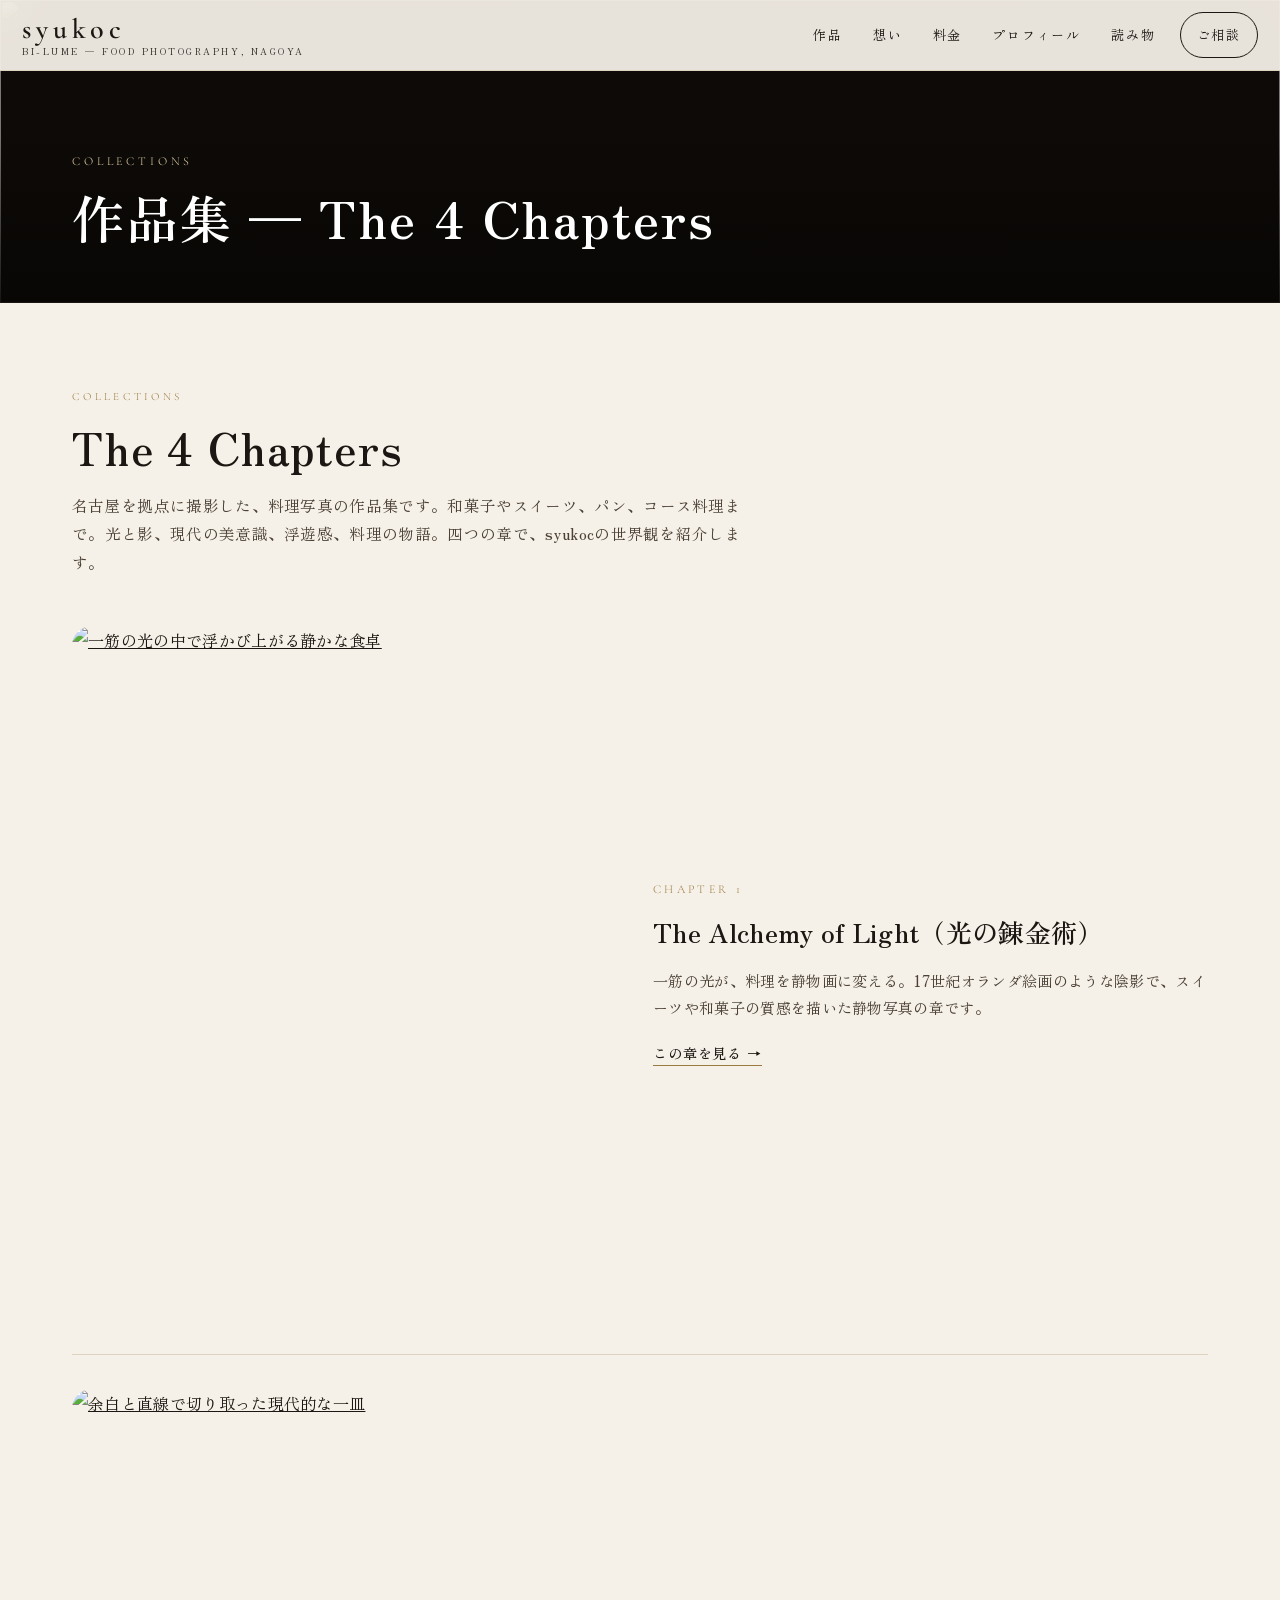
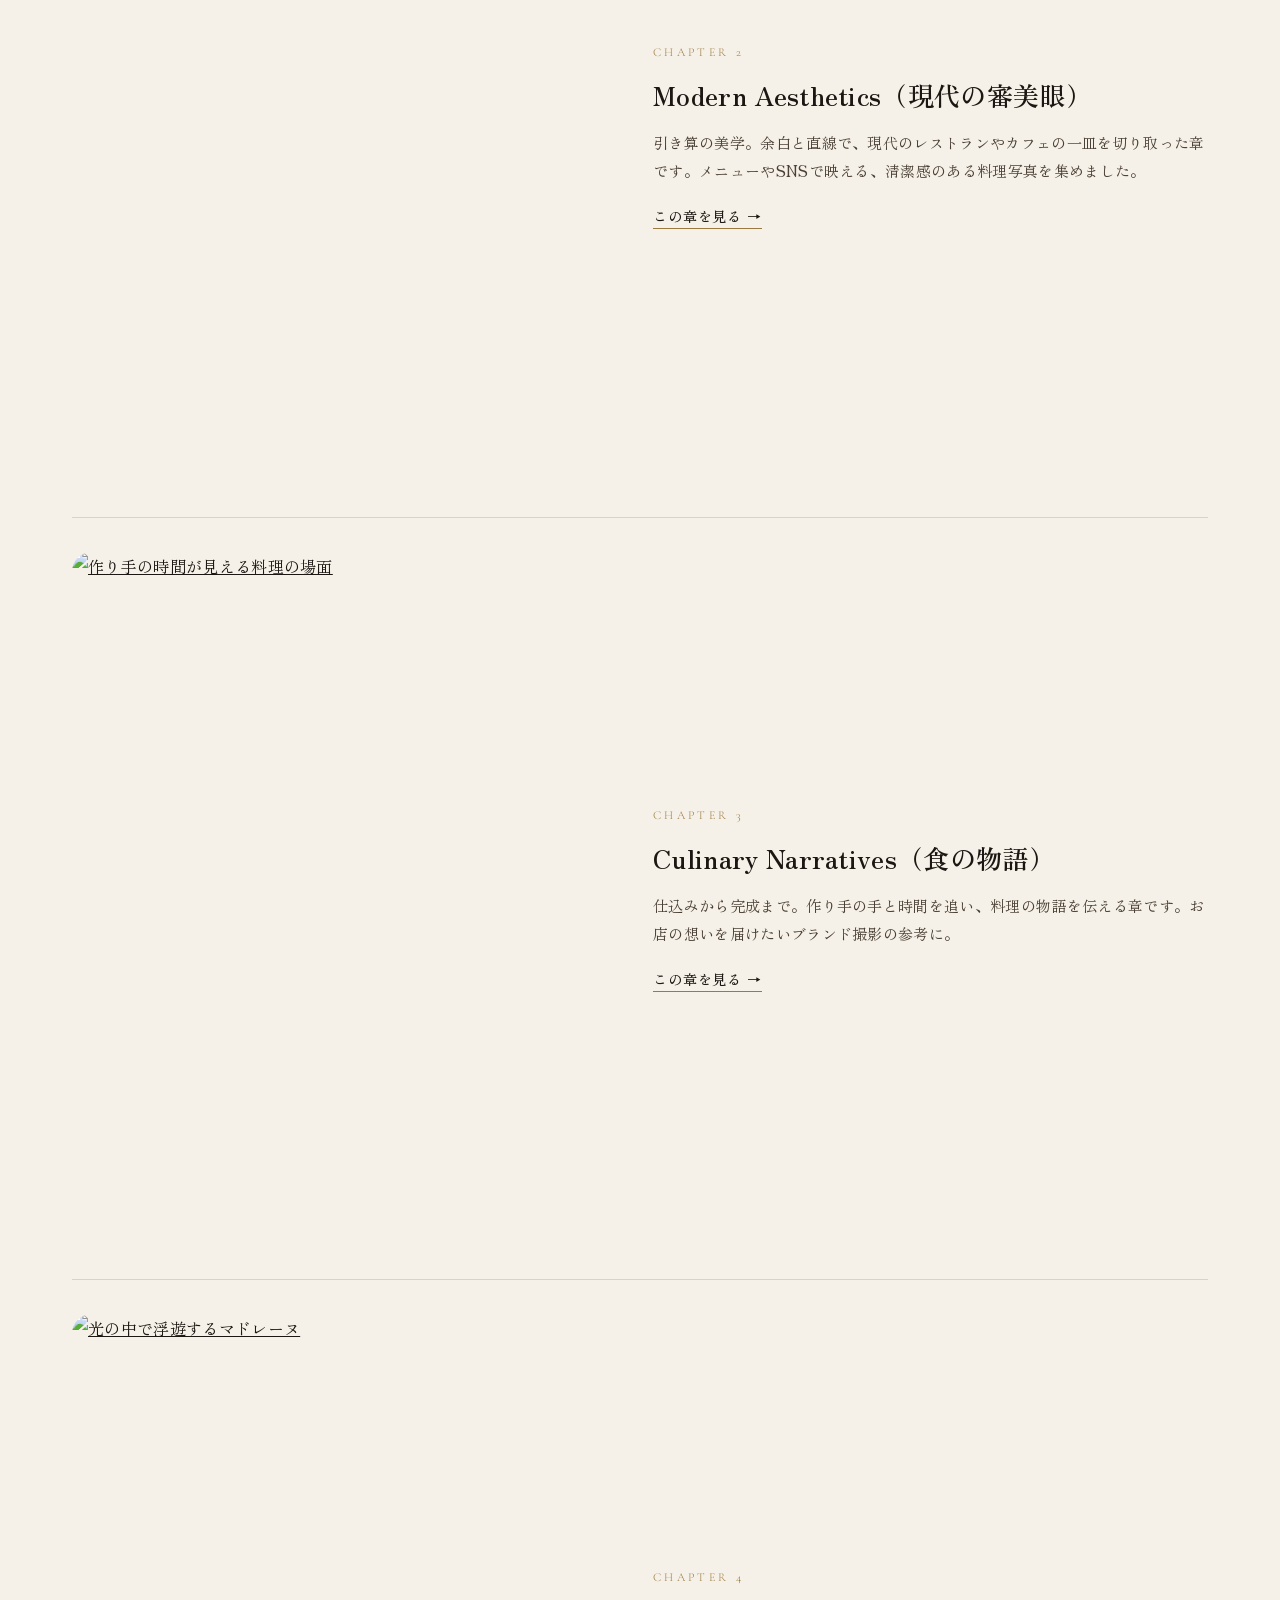
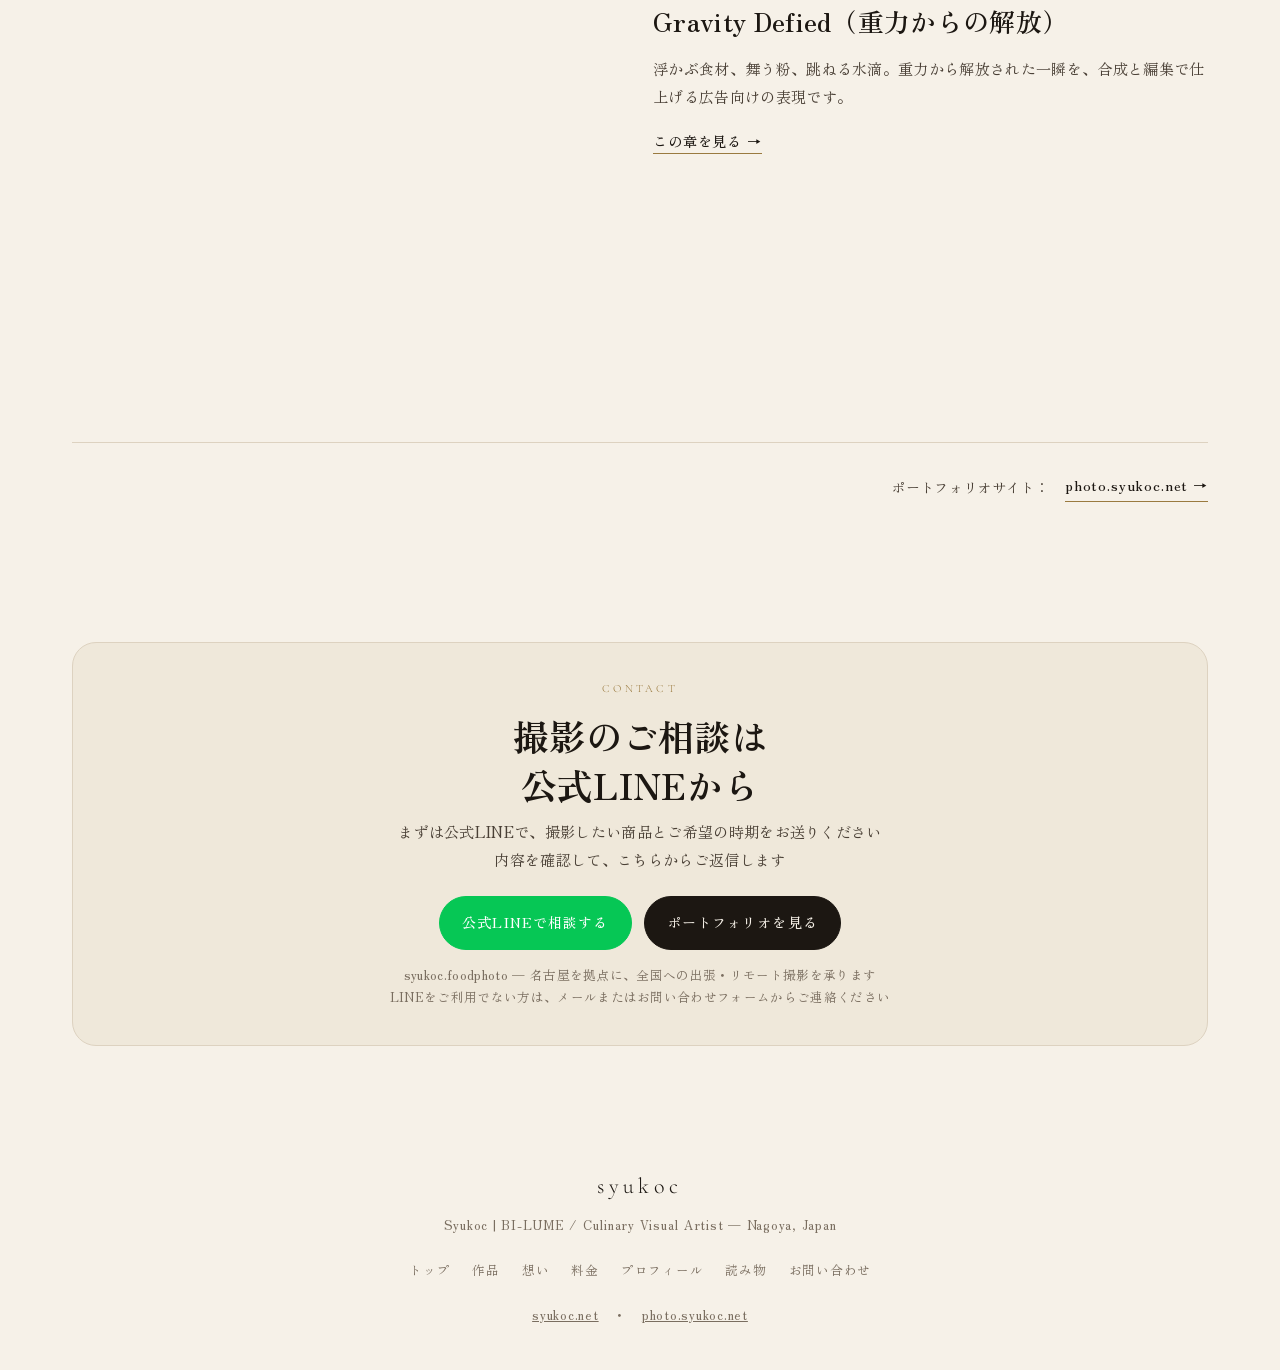
==== collections/index.html @ dcc3d1da "New syukoc.net site (GitHub Pages migration)" ====
<!doctype html>
<html lang="ja">
<head>
<meta charset="utf-8">
<meta name="viewport" content="width=device-width, initial-scale=1, viewport-fit=cover">
<meta name="color-scheme" content="light dark">
<link rel="icon" href="data:,">
<title>作品集｜料理写真・フードフォトギャラリー｜syukoc</title>
<meta name="description" content="名古屋を拠点に撮影した料理写真の作品集。和菓子やスイーツ、パン、コース料理まで。光と影、現代の美意識、浮遊感、料理の物語。四つの章で紹介します。">
<link rel="canonical" href="https://www.syukoc.net/collections/">
<meta name="google-site-verification" content="us7a9GE7_CIHOHsXaf1vhZFBxDh8U48A8EWt_XyC5-M">
<link rel="preconnect" href="https://fonts.googleapis.com"><link rel="preconnect" href="https://fonts.gstatic.com" crossorigin><link href="https://fonts.googleapis.com/css2?family=Cormorant+Garamond:ital,wght@0,400;0,500;0,600;1,400&family=Zen+Old+Mincho:wght@400;700;900&family=Noto+Sans+JP:wght@300;400;500;700&display=swap" rel="stylesheet">
<link rel="stylesheet" href="../assets/style.css">
</head>
<body>
<header class="header solid" id="header">
  <a class="logo" href="../index.html">syukoc<small>BI-LUME — FOOD PHOTOGRAPHY, NAGOYA</small></a>
  <nav class="nav" aria-label="メインメニュー">
    <a href="../collections/">作品</a><a href="../philosophy/">想い</a><a href="../services/">料金</a><a href="../who-is-syukoc/">プロフィール</a><a href="../読み物/">読み物</a>
    <a class="cta" href="../contact/">ご相談</a>
  </nav>
</header>
<section class="page-hero" aria-label="見出し">
    <img src="../assets/img/madeleine.jpg" alt="">
    <div class="page-hero-inner">
      <div class="eyebrow">Collections</div>
      <h1>作品集 — The 4 Chapters</h1>
    </div>
  </section>
<main>

  <div class="wrap">
    <section class="section">
      <div class="label">Collections</div>
      <h2 class="h2">The 4 Chapters</h2>
      <p class="lead">名古屋を拠点に撮影した、料理写真の作品集です。和菓子やスイーツ、パン、コース料理まで。光と影、現代の美意識、浮遊感、料理の物語。四つの章で、syukocの世界観を紹介します。</p>

      <div class="chapter">
        <a class="thumb" href="../the-alchemy-of-light/"><img src="../assets/img/quiet-table.jpg" alt="一筋の光の中で浮かび上がる静かな食卓"></a>
        <div>
          <div class="no">Chapter 1</div>
          <h3>The Alchemy of Light（光の錬金術）</h3>
          <p>一筋の光が、料理を静物画に変える。17世紀オランダ絵画のような陰影で、スイーツや和菓子の質感を描いた静物写真の章です。</p>
          <a class="link-arrow" href="../the-alchemy-of-light/">この章を見る →</a>
        </div>
      </div>

      <div class="chapter">
        <a class="thumb" href="../modern-aesthetics/"><img src="../assets/img/05-focaccia-sandwich.jpg" alt="余白と直線で切り取った現代的な一皿"></a>
        <div>
          <div class="no">Chapter 2</div>
          <h3>Modern Aesthetics（現代の審美眼）</h3>
          <p>引き算の美学。余白と直線で、現代のレストランやカフェの一皿を切り取った章です。メニューやSNSで映える、清潔感のある料理写真を集めました。</p>
          <a class="link-arrow" href="../modern-aesthetics/">この章を見る →</a>
        </div>
      </div>

      <div class="chapter">
        <a class="thumb" href="../culinary-narratives/"><img src="../assets/img/07-onigiri-selection.jpg" alt="作り手の時間が見える料理の場面"></a>
        <div>
          <div class="no">Chapter 3</div>
          <h3>Culinary Narratives（食の物語）</h3>
          <p>仕込みから完成まで。作り手の手と時間を追い、料理の物語を伝える章です。お店の想いを届けたいブランド撮影の参考に。</p>
          <a class="link-arrow" href="../culinary-narratives/">この章を見る →</a>
        </div>
      </div>

      <div class="chapter">
        <a class="thumb" href="../gravity-defied/"><img src="../assets/img/madeleine.jpg" alt="光の中で浮遊するマドレーヌ"></a>
        <div>
          <div class="no">Chapter 4</div>
          <h3>Gravity Defied（重力からの解放）</h3>
          <p>浮かぶ食材、舞う粉、跳ねる水滴。重力から解放された一瞬を、合成と編集で仕上げる広告向けの表現です。</p>
          <a class="link-arrow" href="../gravity-defied/">この章を見る →</a>
        </div>
      </div>

      <div class="works-note" style="margin-top:30px">
        <span style="font-size:14px;color:var(--ink-2)">ポートフォリオサイト：</span>
        <a class="link-arrow" href="https://photo.syukoc.net" target="_blank" rel="noopener">photo.syukoc.net →</a>
      </div>
    </section>
    <section class="section-tight" id="contact" style="padding-bottom:84px">
      <div class="contact">
        <div class="label" style="text-align:center">Contact</div>
        <h2>撮影のご相談は<br>公式LINEから</h2>
        <p>まずは公式LINEで、撮影したい商品とご希望の時期をお送りください<br>内容を確認して、こちらからご返信します</p>
        <div style="display:flex;gap:12px;justify-content:center;flex-wrap:wrap">
          <a class="btn btn-line" href="https://lin.ee/RTCfIxx" target="_blank" rel="noopener">公式LINEで相談する</a>
          <a class="btn btn-dark" href="https://photo.syukoc.net" target="_blank" rel="noopener">ポートフォリオを見る</a>
        </div>
        <small>syukoc.foodphoto — 名古屋を拠点に、全国への出張・リモート撮影を承ります<br>LINEをご利用でない方は、メールまたはお問い合わせフォームからご連絡ください</small>
      </div>
    </section>
  </div>

</main>
<footer>
  <div class="f-logo">syukoc</div>
  <div>Syukoc | BI-LUME / Culinary Visual Artist — Nagoya, Japan</div>
  <nav aria-label="フッターメニュー"><a href="../">トップ</a><a href="../collections/">作品</a><a href="../philosophy/">想い</a><a href="../services/">料金</a><a href="../who-is-syukoc/">プロフィール</a><a href="../読み物/">読み物</a><a href="../contact/">お問い合わせ</a></nav>
  <div><a href="https://www.syukoc.net" style="padding:10px">syukoc.net</a> ・ <a href="https://photo.syukoc.net" target="_blank" rel="noopener" style="padding:10px">photo.syukoc.net</a></div>
</footer>
<script src="../assets/main.js"></script>
</body>
</html>
---- assets/style.css ----
:root{
  --bg:#f6f1e8;
  --bg-2:#efe8da;
  --surface:#fffdf8;
  --ink:#1c1712;
  --ink-2:#4a4036;
  --muted:#7a6e60;
  --line:#ddd2c0;
  --gold:#9a7a3f;
  --gold-2:#c19a5b;
  --dark:#14100c;
  --dark-2:#1e1913;
  --cream:#f3ead9;
  --radius:18px;
}
@media (prefers-color-scheme: dark){
  :root{
    --bg:#14110e;
    --bg-2:#1a1611;
    --surface:#1f1a14;
    --ink:#ece4d3;
    --ink-2:#c9bda6;
    --muted:#9a8d7a;
    --line:#332b21;
    --gold:#c8a365;
    --gold-2:#e0bc7a;
  }
}
*{box-sizing:border-box}
html{scroll-behavior:smooth}
@media (prefers-reduced-motion: reduce){ html{scroll-behavior:auto} *{animation:none!important; transition:none!important} }
body{margin:0;background:var(--bg);color:var(--ink);font-family:"Zen Old Mincho",serif;font-weight:300;line-height:1.85;letter-spacing:.02em;-webkit-font-smoothing:antialiased}
a{color:inherit}
img{display:block;max-width:100%}
button,[role="button"]{min-height:44px}

/* Header */
.header{position:fixed;inset:0 0 auto 0;z-index:50;display:flex;align-items:center;justify-content:space-between;padding:18px 22px;transition:background .35s, box-shadow .35s, padding .35s;color:#fff}
.header.scrolled,.header.solid{background:color-mix(in srgb, var(--bg) 94%, transparent);backdrop-filter:blur(14px);color:var(--ink);padding:12px 22px;box-shadow:0 1px 0 var(--line)}
.logo{font-family:"Cormorant Garamond",serif;font-size:28px;letter-spacing:.18em;font-weight:600;line-height:1;text-decoration:none}
.logo small{display:block;font-family:"Zen Old Mincho",serif;font-size:9px;letter-spacing:.28em;font-weight:400;margin-top:4px;opacity:.85}
.nav{display:flex;gap:6px;align-items:center}
.nav a{text-decoration:none;font-size:13px;letter-spacing:.14em;padding:10px 12px;min-height:44px;display:inline-flex;align-items:center}
.nav a:hover{opacity:.7}
.nav .cta{border:1px solid currentColor;border-radius:999px;padding:10px 16px;margin-left:6px}
@media(max-width:900px){ .nav a:not(.cta){display:none} .logo{font-size:24px} }

/* Hero (top page) */
.hero{position:relative;min-height:100svh;background:#0f0c09;color:#fff;display:flex;flex-direction:column;justify-content:flex-end;overflow:hidden}
.hero-img{position:absolute;inset:0;width:100%;height:100%;object-fit:cover;object-position:center 72%}
.hero::after{content:"";position:absolute;inset:0;background:linear-gradient(to top, rgba(8,6,4,.88) 0%, rgba(8,6,4,.28) 42%, rgba(8,6,4,.08) 65%, rgba(8,6,4,.25) 100%)}
.hero-inner{position:relative;z-index:2;padding:0 22px 34px;max-width:1180px;width:100%;margin:0 auto}
.hero-eyebrow{font-family:"Cormorant Garamond",serif;letter-spacing:.32em;font-size:12px;text-transform:uppercase;color:#e8d5a8;margin-bottom:14px}
.hero h1{font-family:"Zen Old Mincho",serif;font-weight:600;font-size:clamp(42px,9vw,84px);line-height:1.08;letter-spacing:.04em;margin:0 0 18px;text-wrap:balance}
.hero h1 span{display:block}
.hero-sub{max-width:560px;font-size:15px;line-height:1.9;color:rgba(255,255,255,.88);margin:0 0 26px}
.hero-actions{display:flex;flex-wrap:wrap;gap:12px;align-items:center}
.btn{display:inline-flex;align-items:center;justify-content:center;gap:8px;text-decoration:none;border-radius:999px;padding:13px 22px;min-height:48px;font-size:14px;letter-spacing:.08em;font-weight:500;transition:.2s;cursor:pointer}
.btn-gold{background:#e9c883;color:#1c1408;border:1px solid #e9c883}
.btn-gold:hover{background:#f4d99a}
.btn-ghost{border:1px solid rgba(255,255,255,.55);color:#fff;background:rgba(0,0,0,.18);backdrop-filter:blur(6px)}
.btn-ghost:hover{border-color:#fff}
.hero-meta{display:flex;flex-wrap:wrap;gap:10px 22px;margin-top:28px;padding-top:18px;border-top:1px solid rgba(255,255,255,.22);font-size:12px;letter-spacing:.12em;color:rgba(255,255,255,.82)}
.hero-meta b{font-family:"Cormorant Garamond",serif;font-size:18px;letter-spacing:.06em;color:#fff;font-weight:600}
.scroll-hint{position:absolute;right:22px;bottom:34px;z-index:2;writing-mode:vertical-rl;font-size:11px;letter-spacing:.28em;color:rgba(255,255,255,.7)}
@media(max-width:640px){ .scroll-hint{display:none} .hero-inner{padding-bottom:28px} .hero-img{object-position:center 68%} .hero-eyebrow,.hero h1,.hero-sub{text-shadow:0 2px 18px rgba(0,0,0,.75),0 1px 4px rgba(0,0,0,.8)} }

/* Sub page hero */
.page-hero{position:relative;background:#0f0c09;color:#fff;overflow:hidden}
.page-hero img{position:absolute;inset:0;width:100%;height:100%;object-fit:cover;object-position:center 60%;opacity:.92}
.page-hero::after{content:"";position:absolute;inset:0;background:linear-gradient(to top, rgba(8,6,4,.9) 0%, rgba(8,6,4,.35) 55%, rgba(8,6,4,.3) 100%)}
.page-hero-inner{position:relative;z-index:2;max-width:1180px;margin:0 auto;padding:150px 22px 54px;width:100%}
.page-hero .eyebrow{font-family:"Cormorant Garamond",serif;letter-spacing:.32em;font-size:12px;text-transform:uppercase;color:#e8d5a8;margin-bottom:12px}
.page-hero h1{font-family:"Zen Old Mincho",serif;font-weight:600;font-size:clamp(30px,6vw,52px);line-height:1.25;letter-spacing:.03em;margin:0;text-wrap:balance}

/* Layout */
.wrap{max-width:1180px;margin:0 auto;padding:0 22px}
.wrap-narrow{max-width:820px;margin:0 auto;padding:0 22px}
.section{padding:84px 0}
.section-tight{padding:56px 0}
.label{font-family:"Cormorant Garamond",serif;letter-spacing:.30em;font-size:11px;text-transform:uppercase;color:var(--gold);margin-bottom:12px}
.h2{font-family:"Zen Old Mincho",serif;font-size:clamp(28px,5vw,44px);line-height:1.25;font-weight:600;margin:0 0 16px;letter-spacing:.03em}
.h3{font-family:"Zen Old Mincho",serif;font-size:22px;line-height:1.4;font-weight:600;margin:34px 0 12px;letter-spacing:.02em}
.lead{color:var(--ink-2);max-width:680px;font-size:15.5px}
.divider{height:1px;background:var(--line);border:0;margin:0}
.prose p{color:var(--ink-2);font-size:15.5px;margin:0 0 1.4em}
.prose p strong,.prose p b{color:var(--ink)}
.en{font-family:"Cormorant Garamond",serif;font-style:italic;color:var(--muted)}
.photo{border-radius:20px;overflow:hidden;margin:28px 0}
.photo img{width:100%;height:auto}
.photo figcaption{font-size:12.5px;color:var(--muted);margin-top:8px;letter-spacing:.06em}

/* Intro strip */
.intro{padding:64px 0 8px;text-align:center}
.intro p{font-family:"Zen Old Mincho",serif;font-size:clamp(20px,3.6vw,30px);line-height:1.7;margin:0}
.intro small{display:block;margin-top:16px;font-family:"Zen Old Mincho",serif;font-size:13px;color:var(--muted);letter-spacing:.08em;line-height:1.9}

/* News */
.news{max-width:820px;margin:0 auto}
.news-list{list-style:none;padding:0;margin:0;display:grid}
.news-list li{display:flex;gap:18px;padding:14px 0;border-bottom:1px solid var(--line);font-size:14.5px;align-items:baseline}
.news-list time{font-family:"Cormorant Garamond",serif;letter-spacing:.08em;color:var(--gold);white-space:nowrap;font-size:15px}
.news-list a{text-decoration:none;border-bottom:1px solid var(--gold)}

/* Works */
.works-head{display:flex;justify-content:space-between;align-items:flex-end;gap:20px;flex-wrap:wrap;margin-bottom:28px}
.filters{display:flex;gap:8px;flex-wrap:wrap}
.chip{border:1px solid var(--line);background:var(--surface);color:var(--ink-2);border-radius:999px;padding:10px 16px;min-height:44px;font-size:13px;letter-spacing:.06em;cursor:pointer;font-family:inherit}
.chip[aria-pressed="true"]{background:var(--ink);color:var(--bg);border-color:var(--ink)}
.works-grid{display:grid;grid-template-columns:repeat(3,1fr);gap:18px}
@media(max-width:900px){ .works-grid{grid-template-columns:repeat(2,1fr)} }
@media(max-width:560px){ .works-grid{grid-template-columns:1fr} }
.card{position:relative;overflow:hidden;border-radius:20px;background:#111;cursor:pointer;border:0;padding:0;text-align:left;width:100%;aspect-ratio:4/5;margin:0;font-family:inherit}
.card img{width:100%;height:100%;object-fit:cover;transition:transform .8s cubic-bezier(.2,.7,.2,1)}
.card:hover img,.card:focus-visible img{transform:scale(1.04)}
.card figcaption{position:absolute;inset:auto 0 0 0;padding:22px;background:linear-gradient(to top, rgba(0,0,0,.82), transparent 72%);color:#fff}
.card .cat{font-size:11px;letter-spacing:.22em;color:#e8d5a8;text-transform:uppercase;font-family:"Cormorant Garamond",serif}
.card .title{font-family:"Zen Old Mincho",serif;font-size:22px;line-height:1.3;margin-top:4px}
.card .en-name{font-family:"Cormorant Garamond",serif;font-style:italic;opacity:.85;font-size:15px}
.works-note{margin-top:22px;display:flex;justify-content:flex-end;gap:16px;flex-wrap:wrap;align-items:center}
.link-arrow{text-decoration:none;font-weight:500;font-size:14px;letter-spacing:.06em;border-bottom:1px solid var(--gold);padding-bottom:2px;white-space:nowrap}

/* Philosophy band */
.philosophy{background:var(--dark);color:var(--cream);border-radius:28px;padding:52px 28px;overflow:hidden;position:relative}
@media(min-width:900px){ .philosophy{padding:64px 56px} }
.philosophy .label{color:#d9b978}
.philosophy-grid{display:grid;grid-template-columns:1fr 1fr;gap:36px;margin-top:10px}
@media(max-width:820px){ .philosophy-grid{grid-template-columns:1fr} }
.philosophy h3{font-family:"Zen Old Mincho",serif;font-size:28px;line-height:1.4;margin:0 0 14px;font-weight:600}
.philosophy p{color:rgba(243,234,217,.82);font-size:15px;margin:0}
.bi{display:grid;grid-template-columns:1fr 1fr;gap:14px;margin-top:8px}
.bi div{border:1px solid rgba(255,255,255,.16);border-radius:16px;padding:18px;background:rgba(255,255,255,.04)}
.bi b{display:block;font-family:"Cormorant Garamond",serif;letter-spacing:.18em;font-size:13px;color:#e8d5a8;margin-bottom:6px}
.bi span{font-size:13.5px;color:rgba(255,255,255,.82);line-height:1.8;display:block}

/* Numbered philosophy blocks */
.num-blocks{display:grid;gap:0;margin-top:10px}
.num-block{display:grid;grid-template-columns:88px 1fr;gap:20px;padding:30px 0;border-bottom:1px solid var(--line)}
.num-block:last-child{border-bottom:0}
.num-block .num{font-family:"Cormorant Garamond",serif;font-size:44px;color:var(--gold);line-height:1}
.num-block .en-t{font-family:"Cormorant Garamond",serif;font-style:italic;color:var(--muted);font-size:15px;letter-spacing:.06em}
.num-block h3{font-family:"Zen Old Mincho",serif;font-size:22px;margin:2px 0 10px;font-weight:600}
.num-block p{color:var(--ink-2);font-size:15px;margin:0}
@media(max-width:560px){ .num-block{grid-template-columns:56px 1fr} .num-block .num{font-size:32px} }

/* For who / use cards */
.cols3{display:grid;grid-template-columns:repeat(3,1fr);gap:16px;margin-top:28px}
@media(max-width:820px){ .cols3{grid-template-columns:1fr} }
.cols2{display:grid;grid-template-columns:1fr 1fr;gap:16px;margin-top:28px}
@media(max-width:820px){ .cols2{grid-template-columns:1fr} }
.use{border:1px solid var(--line);background:var(--surface);border-radius:18px;padding:22px}
.use h3{margin:0 0 8px;font-family:"Zen Old Mincho",serif;font-size:19px}
.use p{margin:0;color:var(--ink-2);font-size:14px}

/* Price */
.price-layout{display:grid;grid-template-columns:1.15fr .85fr;gap:22px;align-items:start;margin-top:28px}
@media(max-width:900px){ .price-layout{grid-template-columns:1fr} }
.price-main{border:1px solid var(--line);border-radius:20px;overflow:hidden;background:var(--surface)}
.price-row{display:grid;grid-template-columns:1fr auto;gap:16px;padding:20px 22px;border-bottom:1px solid var(--line);align-items:center}
.price-row:last-child{border-bottom:0}
.price-row h3{margin:0;font-size:16px;font-weight:500}
.price-row p{margin:4px 0 0;color:var(--muted);font-size:13px;line-height:1.7}
.price{font-family:"Cormorant Garamond",serif;font-size:28px;font-weight:600;white-space:nowrap}
.price small{font-family:"Zen Old Mincho",serif;font-size:12px;color:var(--muted);font-weight:400}
.min-box{background:var(--ink);color:var(--bg);border-radius:20px;padding:26px}
.min-box .big{font-family:"Zen Old Mincho",serif;font-size:30px;line-height:1.3;margin:6px 0 10px}
.min-box p{color:color-mix(in srgb, var(--bg) 78%, transparent);font-size:14px;margin:0}
.note-list{list-style:none;padding:0;margin:18px 0 0;display:grid;gap:10px}
.note-list li{font-size:13.5px;color:var(--ink-2);padding-left:18px;position:relative;line-height:1.7}
.note-list li::before{content:"—";position:absolute;left:0;color:var(--gold)}
.example{border:1px solid var(--line);background:var(--surface);border-radius:18px;padding:22px}
.example h3{margin:0 0 8px;font-family:"Zen Old Mincho",serif;font-size:18px}
.example p{margin:0;color:var(--ink-2);font-size:14px}
.example .calc{font-family:"Cormorant Garamond",serif;font-size:17px;color:var(--ink);letter-spacing:.02em}

/* Flow */
.flow{display:grid;grid-template-columns:repeat(4,1fr);gap:14px;margin-top:28px}
@media(max-width:900px){ .flow{grid-template-columns:1fr 1fr} }
@media(max-width:520px){ .flow{grid-template-columns:1fr} }
.step{border-top:2px solid var(--ink);padding-top:16px}
.step .num{font-family:"Cormorant Garamond",serif;font-size:28px;color:var(--gold);line-height:1}
.step h3{margin:8px 0 6px;font-size:16px;font-weight:600;font-family:"Zen Old Mincho",serif}
.step p{margin:0;font-size:13.5px;color:var(--ink-2)}

/* FAQ */
.faq{margin-top:10px}
.faq details{border-bottom:1px solid var(--line);padding:16px 0}
.faq summary{font-family:"Zen Old Mincho",serif;font-size:17px;font-weight:600;cursor:pointer;min-height:44px;display:flex;align-items:center}
.faq p{color:var(--ink-2);font-size:14.5px;margin:8px 0 4px}

/* Awards */
.awards{display:grid;grid-template-columns:.9fr 1.1fr;gap:32px;align-items:start}
@media(max-width:820px){ .awards{grid-template-columns:1fr} }
.award-list{list-style:none;padding:0;margin:0;display:grid}
.award-list li{display:flex;justify-content:space-between;gap:16px;padding:13px 0;border-bottom:1px solid var(--line);font-size:14px}
.award-list li span:first-child{color:var(--ink-2)}
.award-list li span:last-child{font-weight:500;white-space:nowrap}
.stat{display:flex;gap:28px;flex-wrap:wrap;margin-top:22px}
.stat div b{display:block;font-family:"Cormorant Garamond",serif;font-size:36px;line-height:1;font-weight:600}
.stat div span{font-size:12px;letter-spacing:.1em;color:var(--muted)}

/* Chapters */
.chapter{display:grid;grid-template-columns:1fr 1fr;gap:26px;align-items:center;padding:34px 0;border-bottom:1px solid var(--line)}
.chapter:last-child{border-bottom:0}
@media(max-width:820px){ .chapter{grid-template-columns:1fr} }
.chapter .thumb{border-radius:20px;overflow:hidden;aspect-ratio:4/5}
.chapter .thumb img{width:100%;height:100%;object-fit:cover}
.chapter .no{font-family:"Cormorant Garamond",serif;letter-spacing:.28em;font-size:12px;color:var(--gold);text-transform:uppercase}
.chapter h3{font-family:"Zen Old Mincho",serif;font-size:26px;margin:8px 0 10px;font-weight:600}
.chapter p{color:var(--ink-2);font-size:15px;margin:0 0 16px}
.gallery{display:grid;grid-template-columns:repeat(3,1fr);gap:16px;margin-top:26px}
@media(max-width:900px){ .gallery{grid-template-columns:repeat(2,1fr)} }
@media(max-width:560px){ .gallery{grid-template-columns:1fr} }
.gallery figure{margin:0;border-radius:18px;overflow:hidden;aspect-ratio:4/5;background:#111}
.gallery img{width:100%;height:100%;object-fit:cover}

/* Article */
.article{font-size:16px}
.article p{color:var(--ink-2);margin:0 0 1.1em;line-height:2}
.article .sign{font-family:"Cormorant Garamond",serif;font-style:italic;color:var(--muted);margin-top:34px}
.article-card{border:1px solid var(--line);background:var(--surface);border-radius:20px;overflow:hidden;text-decoration:none;display:block}
.article-card img{width:100%;aspect-ratio:16/10;object-fit:cover}
.article-card .body{padding:22px}
.article-card h3{font-family:"Zen Old Mincho",serif;font-size:21px;margin:0 0 8px}
.article-card p{color:var(--ink-2);font-size:14px;margin:0}

/* Contact form (GitHub Pages では送信不可のため mailto / FormSubmit 等に差し替え予定) */
.form{display:grid;gap:16px;margin-top:24px}
.form label{font-size:13.5px;font-weight:500;letter-spacing:.05em;display:block;margin-bottom:6px}
.form input,.form textarea,.form select{width:100%;border:1px solid var(--line);border-radius:12px;background:var(--surface);color:var(--ink);padding:13px 14px;font:inherit;font-size:15px;font-weight:300}
.form textarea{min-height:150px;resize:vertical}
.form-note{font-size:12.5px;color:var(--muted)}

/* Contact band */
.contact{background:var(--bg-2);border:1px solid var(--line);border-radius:24px;padding:36px 28px;text-align:center}
.contact h2{font-family:"Zen Old Mincho",serif;font-size:clamp(26px,5vw,36px);margin:0 0 10px;line-height:1.35}
.contact p{color:var(--ink-2);max-width:520px;margin:0 auto 22px;font-size:15px}
.btn-line{background:#06c755;color:#fff;border:1px solid #06c755}
.btn-line:hover{background:#05b34c}
.btn-dark{background:var(--ink);color:var(--bg);border:1px solid var(--ink)}
.contact small{display:block;margin-top:14px;color:var(--muted);font-size:12.5px;line-height:1.8}

footer{padding:36px 22px 44px;text-align:center;color:var(--muted);font-size:12.5px;letter-spacing:.06em}
footer .f-logo{font-family:"Cormorant Garamond",serif;font-size:22px;letter-spacing:.2em;color:var(--ink);margin-bottom:6px}
footer nav{display:flex;justify-content:center;flex-wrap:wrap;gap:4px 14px;margin:14px 0}
footer nav a{text-decoration:none;padding:8px 4px}
footer nav a:hover{color:var(--ink)}

/* Lightbox */
.dialog{position:fixed;inset:0;z-index:80;background:rgba(10,8,6,.94);display:none;align-items:center;justify-content:center;padding:18px}
.dialog.open{display:flex}
.dialog figure{margin:0;max-width:960px;width:100%}
.dialog img{width:100%;max-height:76vh;object-fit:contain;border-radius:12px;background:#000}
.dialog figcaption{color:#fff;text-align:center;margin-top:14px;font-family:"Zen Old Mincho",serif;font-size:18px}
.dialog figcaption small{display:block;font-family:"Cormorant Garamond",serif;font-style:italic;opacity:.75;font-size:14px;margin-top:2px}
.close{position:absolute;top:14px;right:14px;width:48px;height:48px;border-radius:999px;border:1px solid rgba(255,255,255,.35);background:rgba(255,255,255,.08);color:#fff;font-size:22px;cursor:pointer}
.reveal{opacity:1;transform:none}
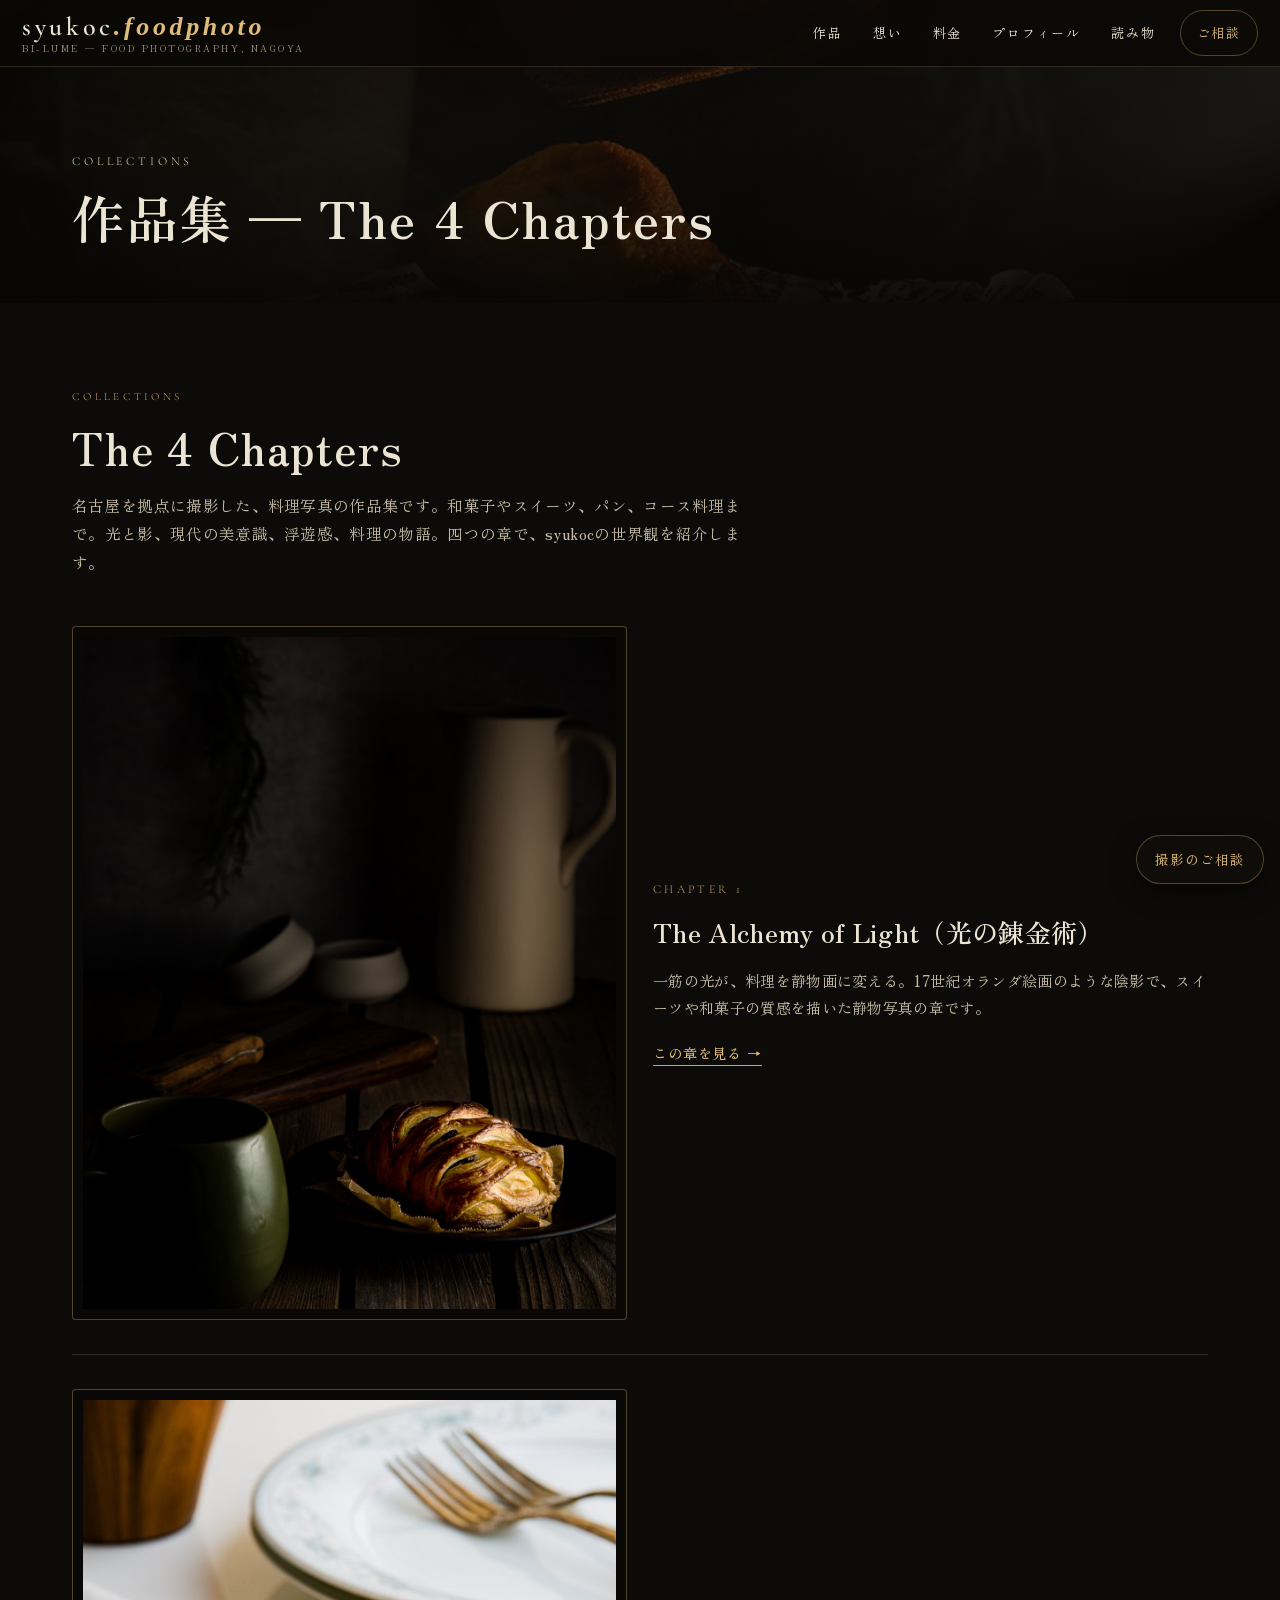
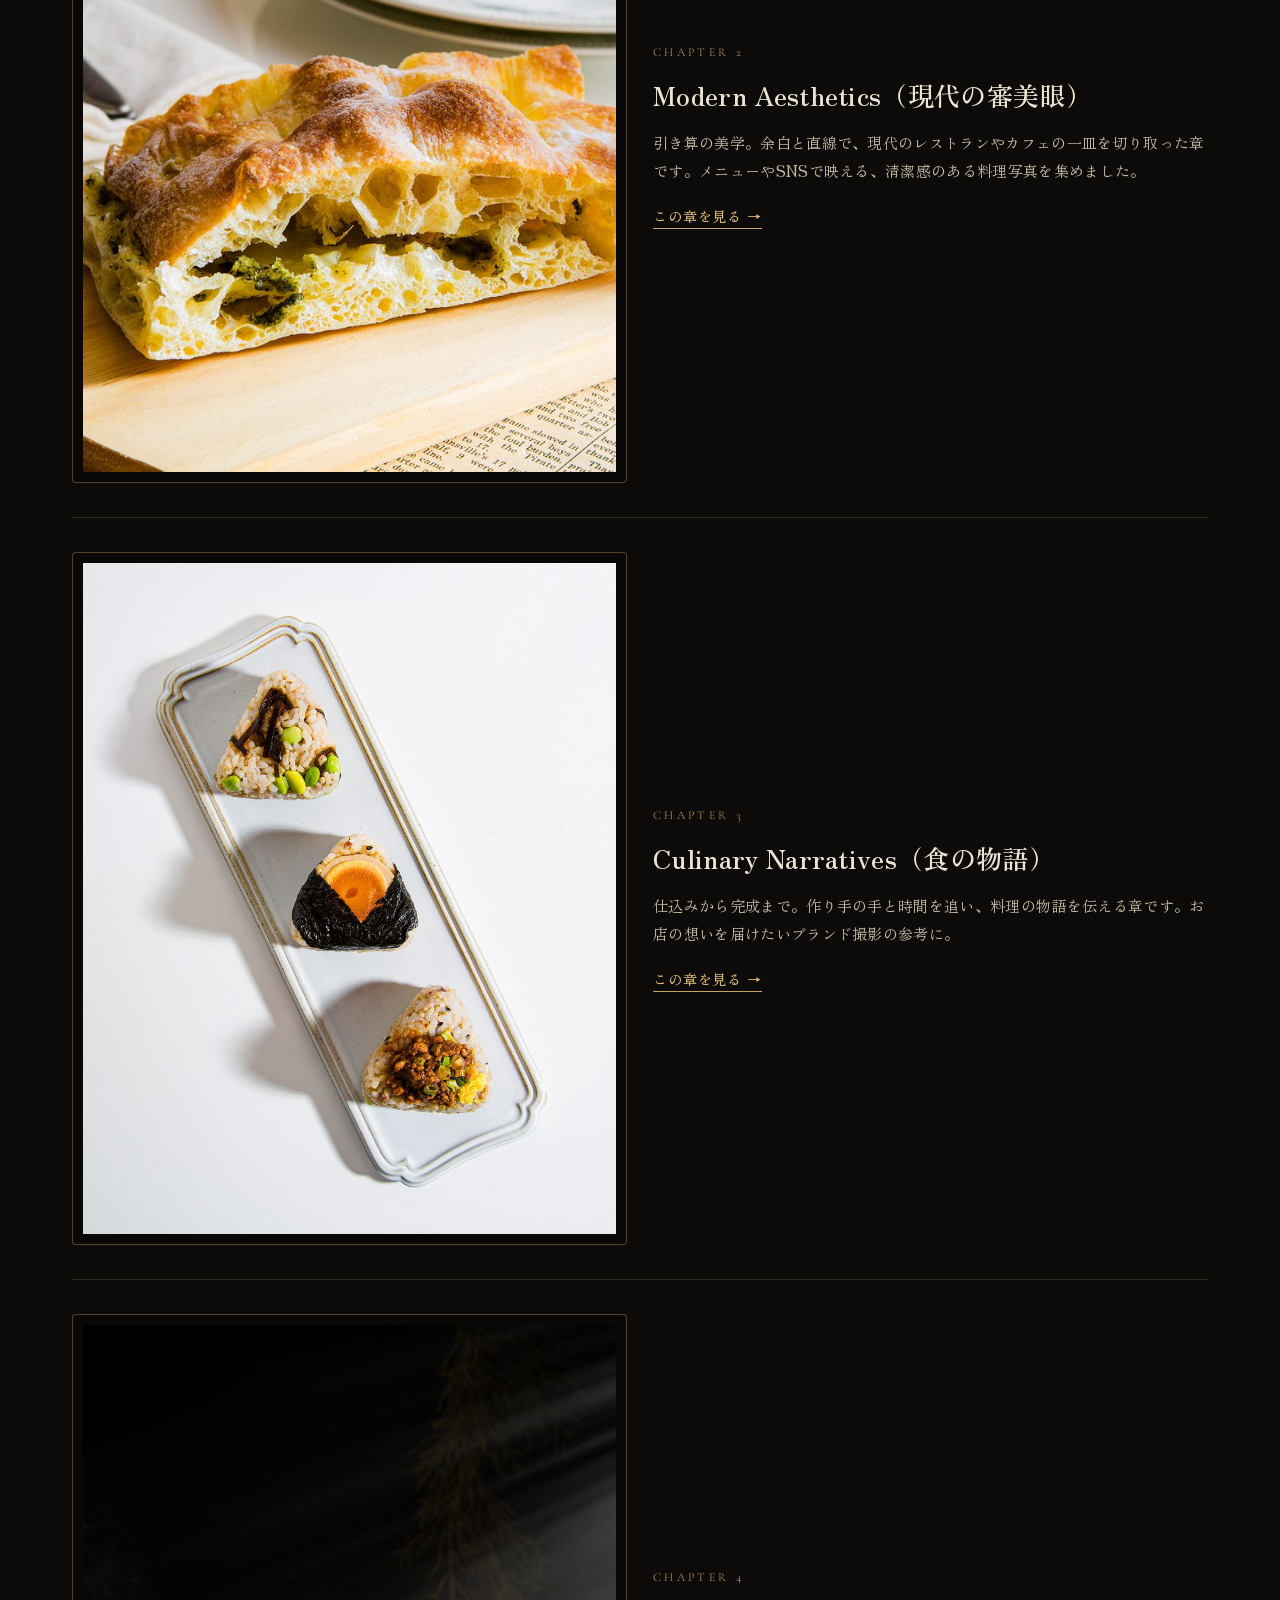
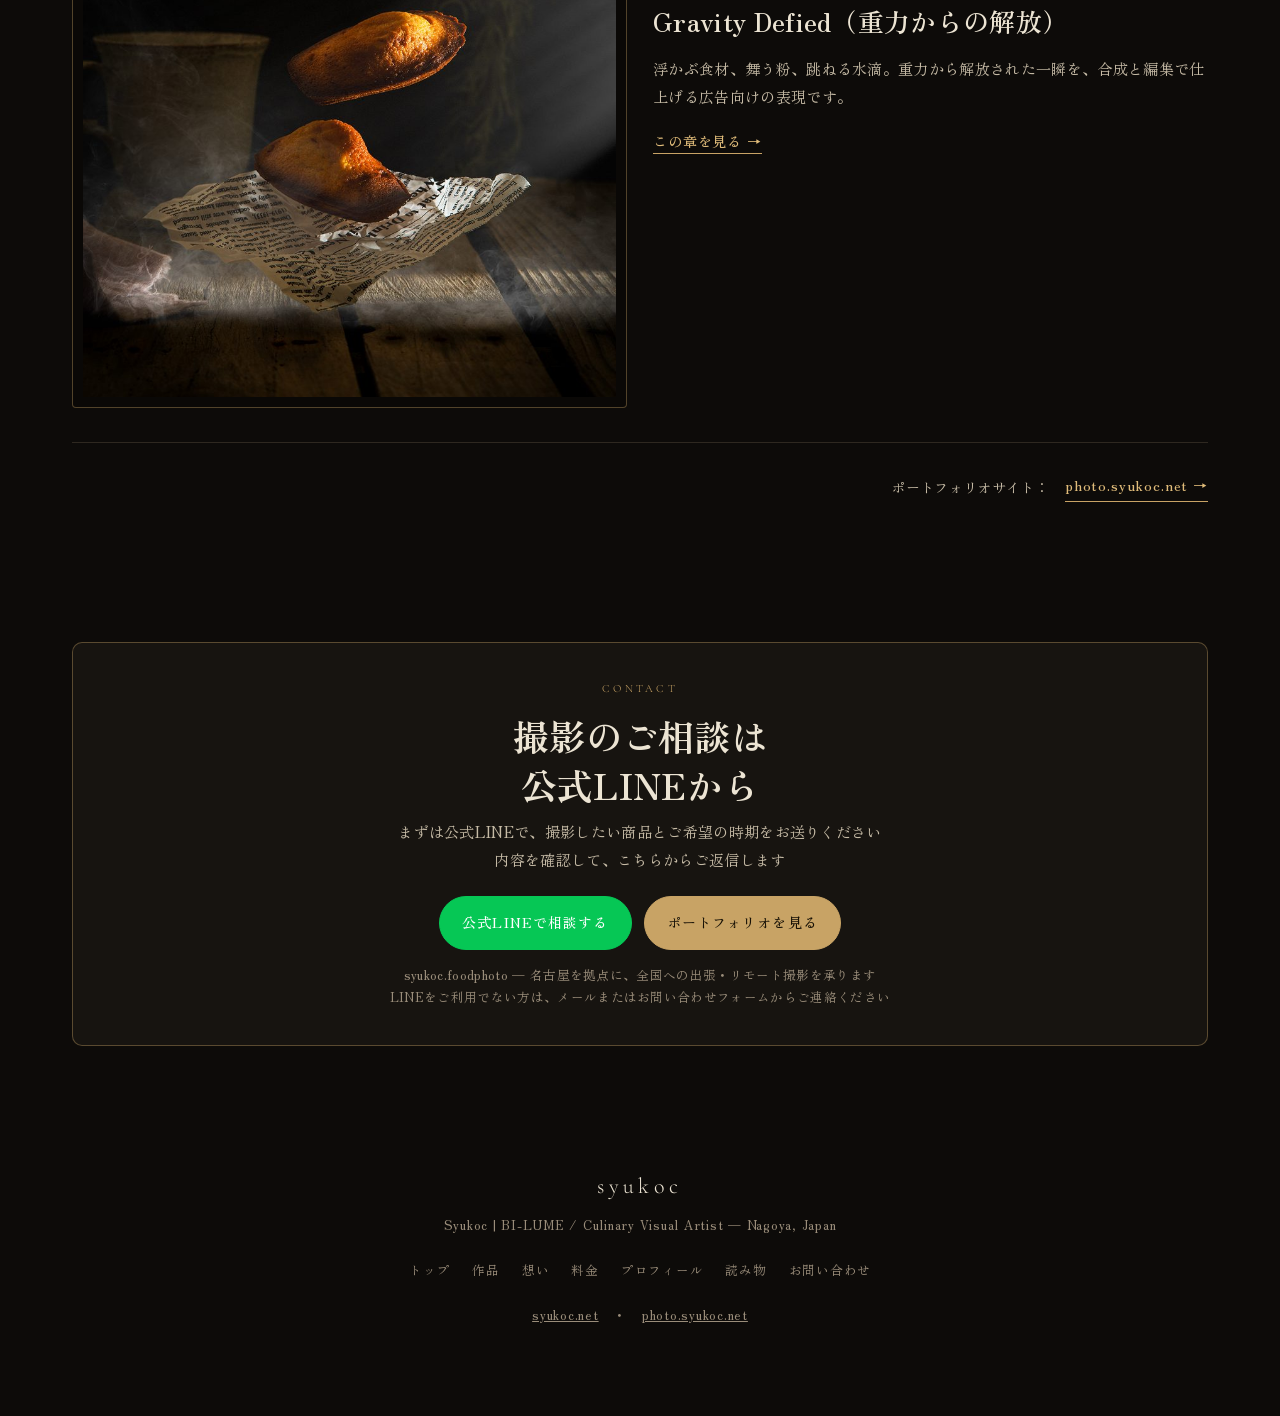
==== commit d21a15e8: "Museum of Light: site-wide dark museum redesign" ====
--- a/collections/index.html
+++ b/collections/index.html
@@ -3,18 +3,18 @@
 <head>
 <meta charset="utf-8">
 <meta name="viewport" content="width=device-width, initial-scale=1, viewport-fit=cover">
-<meta name="color-scheme" content="light dark">
+<meta name="color-scheme" content="dark">
 <link rel="icon" href="data:,">
 <title>作品集｜料理写真・フードフォトギャラリー｜syukoc</title>
 <meta name="description" content="名古屋を拠点に撮影した料理写真の作品集。和菓子やスイーツ、パン、コース料理まで。光と影、現代の美意識、浮遊感、料理の物語。四つの章で紹介します。">
 <link rel="canonical" href="https://www.syukoc.net/collections/">
 <meta name="google-site-verification" content="us7a9GE7_CIHOHsXaf1vhZFBxDh8U48A8EWt_XyC5-M">
 <link rel="preconnect" href="https://fonts.googleapis.com"><link rel="preconnect" href="https://fonts.gstatic.com" crossorigin><link href="https://fonts.googleapis.com/css2?family=Cormorant+Garamond:ital,wght@0,400;0,500;0,600;1,400&family=Zen+Old+Mincho:wght@400;700;900&family=Noto+Sans+JP:wght@300;400;500;700&display=swap" rel="stylesheet">
-<link rel="stylesheet" href="../assets/style.css">
+<link rel="stylesheet" href="../assets/museum.css">
 </head>
 <body>
 <header class="header solid" id="header">
-  <a class="logo" href="../index.html">syukoc<small>BI-LUME — FOOD PHOTOGRAPHY, NAGOYA</small></a>
+  <a class="logo" href="../index.html">syukoc<span class="dot">.foodphoto</span><small>BI-LUME — FOOD PHOTOGRAPHY, NAGOYA</small></a>
   <nav class="nav" aria-label="メインメニュー">
     <a href="../collections/">作品</a><a href="../philosophy/">想い</a><a href="../services/">料金</a><a href="../who-is-syukoc/">プロフィール</a><a href="../読み物/">読み物</a>
     <a class="cta" href="../contact/">ご相談</a>
@@ -102,5 +102,6 @@
   <div><a href="https://www.syukoc.net" style="padding:10px">syukoc.net</a> ・ <a href="https://photo.syukoc.net" target="_blank" rel="noopener" style="padding:10px">photo.syukoc.net</a></div>
 </footer>
 <script src="../assets/main.js"></script>
+<a class="consult-fixed" href="https://lin.ee/RTCfIxx" target="_blank" rel="noopener">撮影のご相談</a>
 </body>
 </html>
--- a/assets/museum.css
+++ b/assets/museum.css
@@ -0,0 +1,297 @@
+/* 光の美術館 — museum theme for syukoc.net (dark exhibition rooms) */
+:root{
+  --bg:#0d0b09;
+  --bg-2:#12100c;
+  --surface:#171410;
+  --surface-2:#1d1913;
+  --ink:#ece4d3;
+  --ink-2:#c6bba6;
+  --muted:#9a8d7a;
+  --line:#2e2820;
+  --line-brass:rgba(200,163,101,.38);
+  --gold:#c8a365;
+  --gold-2:#e0bc7a;
+  --dark:#0d0b09;
+  --cream:#f3ead9;
+  --radius:6px;
+}
+*{box-sizing:border-box}
+html{scroll-behavior:smooth}
+@media (prefers-reduced-motion: reduce){ html{scroll-behavior:auto} *{animation:none!important; transition:none!important} }
+body{margin:0;background:var(--bg);color:var(--ink);font-family:"Zen Old Mincho",serif;font-weight:300;line-height:1.85;letter-spacing:.02em;-webkit-font-smoothing:antialiased}
+a{color:inherit}
+img{display:block;max-width:100%}
+button,[role="button"]{min-height:44px}
+
+/* Header — museum nameplate bar */
+.header{position:fixed;inset:0 0 auto 0;z-index:50;display:flex;align-items:center;justify-content:space-between;padding:14px 22px;background:rgba(10,8,6,.82);backdrop-filter:blur(14px);color:var(--ink);box-shadow:0 1px 0 var(--line);transition:padding .35s}
+.header.scrolled,.header.solid{padding:10px 22px}
+.logo{font-family:"Cormorant Garamond",serif;font-size:26px;letter-spacing:.14em;font-weight:600;line-height:1;text-decoration:none;color:var(--ink)}
+.logo .dot{color:var(--gold-2);font-style:italic}
+.logo small{display:block;font-family:"Zen Old Mincho",serif;font-size:9px;letter-spacing:.28em;font-weight:400;margin-top:4px;color:var(--muted)}
+.nav{display:flex;gap:6px;align-items:center}
+.nav a{text-decoration:none;font-size:13px;letter-spacing:.14em;padding:10px 12px;min-height:44px;display:inline-flex;align-items:center}
+.nav a:hover{color:var(--gold-2)}
+.nav .cta{border:1px solid var(--line-brass);border-radius:999px;padding:10px 16px;margin-left:6px;white-space:nowrap;flex-shrink:0;color:var(--gold-2)}
+@media(max-width:900px){ .nav a:not(.cta){display:none} .logo{font-size:22px} }
+
+/* Buttons */
+.btn{display:inline-flex;align-items:center;justify-content:center;gap:8px;text-decoration:none;border-radius:999px;padding:13px 22px;min-height:48px;font-size:14px;letter-spacing:.08em;font-weight:500;transition:.2s;cursor:pointer}
+.btn-gold{background:#e9c883;color:#1c1408;border:1px solid #e9c883}
+.btn-gold:hover{background:#f4d99a}
+.btn-ghost{border:1px solid rgba(236,228,211,.4);color:var(--ink);background:rgba(0,0,0,.18)}
+.btn-ghost:hover{border-color:var(--gold-2);color:var(--gold-2)}
+.btn-line{background:#06c755;color:#fff;border:1px solid #06c755}
+.btn-line:hover{background:#05b34c}
+.btn-dark{background:var(--gold);color:#171106;border:1px solid var(--gold)}
+
+/* Fixed consult button */
+.consult-fixed{position:fixed;right:16px;bottom:16px;z-index:60;display:inline-flex;align-items:center;gap:8px;background:rgba(16,13,10,.88);backdrop-filter:blur(8px);border:1px solid var(--line-brass);color:var(--gold-2);border-radius:999px;padding:11px 18px;font-size:13.5px;letter-spacing:.08em;text-decoration:none;box-shadow:0 8px 24px rgba(0,0,0,.5)}
+.consult-fixed:hover{border-color:var(--gold-2)}
+
+/* Hero (legacy, kept for safety) */
+.hero{position:relative;min-height:100svh;background:#0f0c09;color:#fff;display:flex;flex-direction:column;justify-content:flex-end;overflow:hidden}
+.hero-img{position:absolute;inset:0;width:100%;height:100%;object-fit:cover;object-position:center 72%}
+.hero::after{content:"";position:absolute;inset:0;background:linear-gradient(to top, rgba(8,6,4,.88) 0%, rgba(8,6,4,.28) 42%, rgba(8,6,4,.08) 65%, rgba(8,6,4,.25) 100%)}
+.hero-inner{position:relative;z-index:2;padding:0 22px 34px;max-width:1180px;width:100%;margin:0 auto}
+.hero-eyebrow{font-family:"Cormorant Garamond",serif;letter-spacing:.32em;font-size:12px;text-transform:uppercase;color:#e8d5a8;margin-bottom:14px}
+.hero h1{font-family:"Zen Old Mincho",serif;font-weight:600;font-size:clamp(42px,9vw,84px);line-height:1.08;letter-spacing:.04em;margin:0 0 18px;text-wrap:balance}
+.hero h1 span{display:block}
+.hero-sub{max-width:560px;font-size:15px;line-height:1.9;color:rgba(255,255,255,.88);margin:0 0 26px}
+.hero-actions{display:flex;flex-wrap:wrap;gap:12px;align-items:center}
+.hero-meta{display:flex;flex-wrap:wrap;gap:10px 22px;margin-top:28px;padding-top:18px;border-top:1px solid rgba(255,255,255,.22);font-size:12px;letter-spacing:.12em;color:rgba(255,255,255,.82)}
+.hero-meta b{font-family:"Zen Old Mincho",serif;font-size:18px;letter-spacing:.06em;color:#fff;font-weight:600}
+.scroll-hint{position:absolute;right:22px;bottom:34px;z-index:2;writing-mode:vertical-rl;font-size:11px;letter-spacing:.28em;color:rgba(255,255,255,.7)}
+@media(max-width:640px){ .scroll-hint{display:none} .hero-inner{padding-bottom:28px} .hero-img{object-position:center 68%} }
+
+/* Sub page hero — dark gallery entrance */
+.page-hero{position:relative;background:#0b0908;color:var(--ink);overflow:hidden}
+.page-hero img{position:absolute;inset:0;width:100%;height:100%;object-fit:cover;object-position:center 60%;opacity:.55}
+.page-hero::after{content:"";position:absolute;inset:0;background:linear-gradient(to top, rgba(8,6,4,.94) 0%, rgba(8,6,4,.5) 55%, rgba(8,6,4,.45) 100%)}
+.page-hero-inner{position:relative;z-index:2;max-width:1180px;margin:0 auto;padding:150px 22px 54px;width:100%}
+.page-hero .eyebrow{font-family:"Cormorant Garamond",serif;letter-spacing:.32em;font-size:12px;text-transform:uppercase;color:#e8d5a8;margin-bottom:12px}
+.page-hero h1{font-family:"Zen Old Mincho",serif;font-weight:600;font-size:clamp(30px,6vw,52px);line-height:1.25;letter-spacing:.03em;margin:0;text-wrap:balance}
+
+/* Layout */
+.wrap{max-width:1180px;margin:0 auto;padding:0 22px}
+.wrap-narrow{max-width:820px;margin:0 auto;padding:0 22px}
+.section{padding:84px 0}
+.section-tight{padding:56px 0}
+.label{font-family:"Cormorant Garamond",serif;letter-spacing:.30em;font-size:11px;text-transform:uppercase;color:var(--gold);margin-bottom:12px}
+.h2{font-family:"Zen Old Mincho",serif;font-size:clamp(28px,5vw,44px);line-height:1.25;font-weight:600;margin:0 0 16px;letter-spacing:.03em}
+.h3{font-family:"Zen Old Mincho",serif;font-size:22px;line-height:1.4;font-weight:600;margin:34px 0 12px;letter-spacing:.02em}
+.lead{color:var(--ink-2);max-width:680px;font-size:15.5px}
+.divider{height:1px;background:var(--line);border:0;margin:0}
+.prose p{color:var(--ink-2);font-size:15.5px;margin:0 0 1.4em}
+.prose p strong,.prose p b{color:var(--ink)}
+.en{font-family:"Cormorant Garamond",serif;font-style:italic;color:var(--muted)}
+.photo{margin:28px 0}
+.photo img{width:100%;height:auto;border:1px solid var(--line-brass);border-radius:4px;box-shadow:0 24px 60px rgba(0,0,0,.55);padding:10px;background:#0a0806}
+.photo figcaption{font-size:12.5px;color:var(--muted);margin-top:10px;letter-spacing:.06em;text-align:center}
+
+/* Intro strip */
+.intro{padding:64px 0 8px;text-align:center}
+.intro p{font-family:"Zen Old Mincho",serif;font-size:clamp(20px,3.6vw,30px);line-height:1.7;margin:0}
+.intro small{display:block;margin-top:16px;font-family:"Zen Old Mincho",serif;font-size:13px;color:var(--muted);letter-spacing:.08em;line-height:1.9}
+
+/* News */
+.news{max-width:820px;margin:0 auto}
+.news-list{list-style:none;padding:0;margin:0;display:grid}
+.news-list li{display:flex;gap:18px;padding:14px 0;border-bottom:1px solid var(--line);font-size:14.5px;align-items:baseline}
+.news-list time{font-family:"Zen Old Mincho",serif;letter-spacing:.08em;color:var(--gold);white-space:nowrap;font-size:15px}
+.news-list a{text-decoration:none;border-bottom:1px solid var(--gold)}
+
+/* Works */
+.works-head{display:flex;justify-content:space-between;align-items:flex-end;gap:20px;flex-wrap:wrap;margin-bottom:28px}
+.filters{display:flex;gap:8px;flex-wrap:wrap}
+.chip{border:1px solid var(--line);background:var(--surface);color:var(--ink-2);border-radius:999px;padding:10px 16px;min-height:44px;font-size:13px;letter-spacing:.06em;cursor:pointer;font-family:inherit}
+.chip[aria-pressed="true"]{background:var(--gold);color:#171106;border-color:var(--gold)}
+.works-grid{display:grid;grid-template-columns:repeat(3,1fr);gap:18px}
+@media(max-width:900px){ .works-grid{grid-template-columns:repeat(2,1fr)} }
+@media(max-width:560px){ .works-grid{grid-template-columns:1fr} }
+.card{position:relative;overflow:hidden;border-radius:4px;background:#0a0806;cursor:pointer;border:1px solid var(--line-brass);padding:10px;text-align:left;width:100%;aspect-ratio:4/5;margin:0;font-family:inherit}
+.card img{width:100%;height:100%;object-fit:cover;transition:transform .8s cubic-bezier(.2,.7,.2,1)}
+.card:hover img,.card:focus-visible img{transform:scale(1.04)}
+.card figcaption{position:absolute;inset:auto 10px 10px 10px;padding:22px;background:linear-gradient(to top, rgba(0,0,0,.85), transparent 78%);color:#fff}
+.card .cat{font-size:11px;letter-spacing:.22em;color:#e8d5a8;text-transform:uppercase;font-family:"Cormorant Garamond",serif}
+.card .title{font-family:"Zen Old Mincho",serif;font-size:22px;line-height:1.3;margin-top:4px}
+.card .en-name{font-family:"Cormorant Garamond",serif;font-style:italic;opacity:.85;font-size:15px}
+.works-note{margin-top:22px;display:flex;justify-content:flex-end;gap:16px;flex-wrap:wrap;align-items:center}
+.link-arrow{text-decoration:none;font-weight:500;font-size:14px;letter-spacing:.06em;border-bottom:1px solid var(--gold);padding-bottom:2px;white-space:nowrap;color:var(--gold-2)}
+
+/* Philosophy band */
+.philosophy{background:var(--surface);color:var(--cream);border:1px solid var(--line);border-radius:10px;padding:52px 28px;overflow:hidden;position:relative}
+@media(min-width:900px){ .philosophy{padding:64px 56px} }
+.philosophy .label{color:#d9b978}
+.philosophy-grid{display:grid;grid-template-columns:1fr 1fr;gap:36px;margin-top:10px}
+@media(max-width:820px){ .philosophy-grid{grid-template-columns:1fr} }
+.philosophy h3{font-family:"Zen Old Mincho",serif;font-size:28px;line-height:1.4;margin:0 0 14px;font-weight:600}
+.philosophy p{color:rgba(243,234,217,.82);font-size:15px;margin:0}
+.bi{display:grid;grid-template-columns:1fr 1fr;gap:14px;margin-top:8px}
+.bi div{border:1px solid rgba(255,255,255,.14);border-radius:8px;padding:18px;background:rgba(255,255,255,.03)}
+.bi b{display:block;font-family:"Cormorant Garamond",serif;letter-spacing:.18em;font-size:13px;color:#e8d5a8;margin-bottom:6px}
+.bi span{font-size:13.5px;color:rgba(255,255,255,.82);line-height:1.8;display:block}
+
+/* Numbered blocks */
+.num-blocks{display:grid;gap:0;margin-top:10px}
+.num-block{display:grid;grid-template-columns:88px 1fr;gap:20px;padding:30px 0;border-bottom:1px solid var(--line)}
+.num-block:last-child{border-bottom:0}
+.num-block .num{font-family:"Zen Old Mincho",serif;font-size:44px;color:var(--gold);line-height:1}
+.num-block .en-t{font-family:"Cormorant Garamond",serif;font-style:italic;color:var(--muted);font-size:15px;letter-spacing:.06em}
+.num-block h3{font-family:"Zen Old Mincho",serif;font-size:22px;margin:2px 0 10px;font-weight:600}
+.num-block p{color:var(--ink-2);font-size:15px;margin:0}
+@media(max-width:560px){ .num-block{grid-template-columns:56px 1fr} .num-block .num{font-size:32px} }
+
+/* For who / use cards */
+.cols3{display:grid;grid-template-columns:repeat(3,1fr);gap:16px;margin-top:28px}
+@media(max-width:820px){ .cols3{grid-template-columns:1fr} }
+.cols2{display:grid;grid-template-columns:1fr 1fr;gap:16px;margin-top:28px}
+@media(max-width:820px){ .cols2{grid-template-columns:1fr} }
+.use{border:1px solid var(--line);background:var(--surface);border-radius:8px;padding:22px}
+.use h3{margin:0 0 8px;font-family:"Zen Old Mincho",serif;font-size:19px}
+.use p{margin:0;color:var(--ink-2);font-size:14px}
+.audience-grid{display:grid;grid-template-columns:repeat(4,1fr);gap:16px;margin-top:28px}
+.audience-grid .use{display:flex;align-items:center;justify-content:center;text-align:center;aspect-ratio:1/1;border-color:var(--line-brass)}
+@media(max-width:820px){ .audience-grid{grid-template-columns:1fr 1fr} }
+
+/* Price */
+.price-layout{display:grid;grid-template-columns:1.15fr .85fr;gap:22px;align-items:start;margin-top:28px}
+@media(max-width:900px){ .price-layout{grid-template-columns:1fr} }
+.price-main{border:1px solid var(--line);border-radius:10px;overflow:hidden;background:var(--surface)}
+.price-row{display:grid;grid-template-columns:1fr auto;gap:16px;padding:20px 22px;border-bottom:1px solid var(--line);align-items:center}
+.price-row:last-child{border-bottom:0}
+.price-row h3{margin:0;font-size:16px;font-weight:500}
+.price-row p{margin:4px 0 0;color:var(--muted);font-size:13px;line-height:1.7}
+.price{font-family:"Zen Old Mincho",serif;font-size:28px;font-weight:600;white-space:nowrap;color:var(--gold-2)}
+.price small{font-family:"Zen Old Mincho",serif;font-size:12px;color:var(--muted);font-weight:400}
+.min-box{background:#050403;color:var(--cream);border:1px solid var(--line-brass);border-radius:10px;padding:26px}
+.min-box .big{font-family:"Zen Old Mincho",serif;font-size:30px;line-height:1.3;margin:6px 0 10px}
+.min-box p{color:rgba(243,234,217,.75);font-size:14px;margin:0}
+.note-list{list-style:none;padding:0;margin:18px 0 0;display:grid;gap:10px}
+.note-list li{font-size:13.5px;color:var(--ink-2);padding-left:18px;position:relative;line-height:1.7}
+.note-list li::before{content:"—";position:absolute;left:0;color:var(--gold)}
+.example{border:1px solid var(--line);background:var(--surface);border-radius:8px;padding:22px}
+.example h3{margin:0 0 8px;font-family:"Zen Old Mincho",serif;font-size:18px}
+.example p{margin:0;color:var(--ink-2);font-size:14px}
+.example .calc{font-family:"Zen Old Mincho",serif;font-size:17px;color:var(--ink);letter-spacing:.02em}
+
+/* Flow */
+.flow{display:grid;grid-template-columns:repeat(4,1fr);gap:14px;margin-top:28px}
+@media(max-width:900px){ .flow{grid-template-columns:1fr 1fr} }
+@media(max-width:520px){ .flow{grid-template-columns:1fr} }
+.step{border-top:2px solid var(--gold);padding-top:16px}
+.step .num{font-family:"Zen Old Mincho",serif;font-size:28px;color:var(--gold);line-height:1}
+.step h3{margin:8px 0 6px;font-size:16px;font-weight:600;font-family:"Zen Old Mincho",serif}
+.step p{margin:0;font-size:13.5px;color:var(--ink-2)}
+
+/* FAQ */
+.faq{margin-top:10px}
+.faq details{border-bottom:1px solid var(--line);padding:16px 0}
+.faq summary{font-family:"Zen Old Mincho",serif;font-size:17px;font-weight:600;cursor:pointer;min-height:44px;display:flex;align-items:center}
+.faq p{color:var(--ink-2);font-size:14.5px;margin:8px 0 4px}
+
+/* Awards */
+.awards{display:grid;grid-template-columns:.9fr 1.1fr;gap:32px;align-items:start}
+@media(max-width:820px){ .awards{grid-template-columns:1fr} }
+.award-list{list-style:none;padding:0;margin:0;display:grid}
+.award-list li{display:flex;justify-content:space-between;gap:16px;padding:13px 0;border-bottom:1px solid var(--line);font-size:14px}
+.award-list li span:first-child{color:var(--ink-2)}
+.award-list li span:last-child{font-weight:500;white-space:nowrap;color:var(--gold-2)}
+.stat{display:flex;gap:28px;flex-wrap:wrap;margin-top:22px}
+.stat div b{display:block;font-family:"Zen Old Mincho",serif;font-size:36px;line-height:1;font-weight:600}
+.stat div span{font-size:12px;letter-spacing:.1em;color:var(--muted)}
+
+/* Chapters */
+.chapter{display:grid;grid-template-columns:1fr 1fr;gap:26px;align-items:center;padding:34px 0;border-bottom:1px solid var(--line)}
+.chapter:last-child{border-bottom:0}
+@media(max-width:820px){ .chapter{grid-template-columns:1fr} }
+.chapter .thumb{border:1px solid var(--line-brass);border-radius:4px;overflow:hidden;aspect-ratio:4/5;background:#0a0806;padding:10px}
+.chapter .thumb img{width:100%;height:100%;object-fit:cover}
+.chapter .no{font-family:"Cormorant Garamond",serif;letter-spacing:.28em;font-size:12px;color:var(--gold);text-transform:uppercase}
+.chapter h3{font-family:"Zen Old Mincho",serif;font-size:26px;margin:8px 0 10px;font-weight:600}
+.chapter p{color:var(--ink-2);font-size:15px;margin:0 0 16px}
+.gallery{display:grid;grid-template-columns:repeat(3,1fr);gap:16px;margin-top:26px}
+@media(max-width:900px){ .gallery{grid-template-columns:repeat(2,1fr)} }
+@media(max-width:560px){ .gallery{grid-template-columns:1fr} }
+.gallery figure{margin:0;border:1px solid var(--line-brass);border-radius:4px;overflow:hidden;aspect-ratio:4/5;background:#0a0806;padding:10px}
+.gallery img{width:100%;height:100%;object-fit:cover}
+
+/* Article */
+.article{font-size:16px}
+.article p{color:var(--ink-2);margin:0 0 1.1em;line-height:2}
+.article .sign{font-family:"Cormorant Garamond",serif;font-style:italic;color:var(--muted);margin-top:34px}
+.article-card{border:1px solid var(--line);background:var(--surface);border-radius:10px;overflow:hidden;text-decoration:none;display:block}
+.article-card img{width:100%;aspect-ratio:16/10;object-fit:cover}
+.article-card .body{padding:22px}
+.article-card h3{font-family:"Zen Old Mincho",serif;font-size:21px;margin:0 0 8px}
+.article-card p{color:var(--ink-2);font-size:14px;margin:0}
+
+/* Contact form */
+.form{display:grid;gap:16px;margin-top:24px}
+.form label{font-size:13.5px;font-weight:500;letter-spacing:.05em;display:block;margin-bottom:6px}
+.form input,.form textarea,.form select{width:100%;border:1px solid var(--line);border-radius:8px;background:var(--surface);color:var(--ink);padding:13px 14px;font:inherit;font-size:15px;font-weight:300}
+.form textarea{min-height:150px;resize:vertical}
+.form-note{font-size:12.5px;color:var(--muted)}
+
+/* Contact band */
+.contact{background:var(--surface);border:1px solid var(--line-brass);border-radius:10px;padding:36px 28px;text-align:center}
+.contact h2{font-family:"Zen Old Mincho",serif;font-size:clamp(26px,5vw,36px);margin:0 0 10px;line-height:1.35}
+.contact p{color:var(--ink-2);max-width:520px;margin:0 auto 22px;font-size:15px}
+.contact small{display:block;margin-top:14px;color:var(--muted);font-size:12.5px;line-height:1.8}
+
+footer{padding:36px 22px 90px;text-align:center;color:var(--muted);font-size:12.5px;letter-spacing:.06em}
+footer .f-logo{font-family:"Cormorant Garamond",serif;font-size:22px;letter-spacing:.2em;color:var(--ink);margin-bottom:6px}
+footer nav{display:flex;justify-content:center;flex-wrap:wrap;gap:4px 14px;margin:14px 0}
+footer nav a{text-decoration:none;padding:8px 4px}
+footer nav a:hover{color:var(--gold-2)}
+
+/* Lightbox */
+.dialog{position:fixed;inset:0;z-index:80;background:rgba(6,5,4,.96);display:none;align-items:center;justify-content:center;padding:18px}
+.dialog.open{display:flex}
+.dialog figure{margin:0;max-width:960px;width:100%}
+.dialog img{width:100%;max-height:76vh;object-fit:contain;border-radius:4px;background:#000}
+.dialog figcaption{color:#fff;text-align:center;margin-top:14px;font-family:"Zen Old Mincho",serif;font-size:18px}
+.dialog figcaption small{display:block;font-family:"Cormorant Garamond",serif;font-style:italic;opacity:.75;font-size:14px;margin-top:2px}
+.close{position:absolute;top:14px;right:14px;width:48px;height:48px;border-radius:999px;border:1px solid rgba(255,255,255,.35);background:rgba(255,255,255,.08);color:#fff;font-size:22px;cursor:pointer}
+.reveal{opacity:1;transform:none}
+
+/* ============ Museum top page ============ */
+.entrance{min-height:100svh;display:flex;flex-direction:column;justify-content:center;align-items:center;text-align:center;padding:130px 22px 70px;position:relative;background:radial-gradient(ellipse 90% 55% at 50% 0%, #1c1712 0%, var(--bg) 62%)}
+.entrance .exhibit-tag{font-family:"Cormorant Garamond",serif;letter-spacing:.34em;font-size:11px;text-transform:uppercase;color:var(--gold);margin-bottom:20px}
+.brand{font-family:"Cormorant Garamond",serif;font-weight:600;font-size:clamp(30px,5vw,58px);letter-spacing:.1em;line-height:1.05;white-space:nowrap;margin:0}
+.brand .dot{color:var(--gold-2);font-style:italic}
+.brand-rule{width:min(420px,70vw);height:1px;background:linear-gradient(to right, transparent, var(--line-brass), transparent);margin:26px auto 20px}
+.museum-name{font-family:"Zen Old Mincho",serif;font-weight:700;font-size:clamp(24px,4.2vw,44px);letter-spacing:.22em;margin:0}
+.museum-name small{display:block;font-family:"Cormorant Garamond",serif;font-weight:400;letter-spacing:.4em;font-size:11px;color:var(--muted);margin-top:10px;text-transform:uppercase}
+.identity-line{margin-top:22px;font-size:14px;letter-spacing:.1em;color:var(--ink-2)}
+.today{margin-top:52px;width:min(680px,100%)}
+.today img{filter:brightness(.55) saturate(.92);transition:filter 1.2s ease}
+.today.lit img{filter:brightness(1) saturate(1)}
+.today .frame{border:1px solid var(--line-brass);background:#0a0806;padding:12px;border-radius:4px;box-shadow:0 34px 80px rgba(0,0,0,.65)}
+.today img{width:100%;height:auto}
+.plate{display:inline-block;margin-top:16px;border:1px solid var(--line-brass);background:var(--surface);padding:10px 22px;border-radius:2px}
+.plate .t{font-family:"Zen Old Mincho",serif;font-size:16px;letter-spacing:.06em}
+.plate .s{display:block;font-size:12px;color:var(--muted);letter-spacing:.08em;margin-top:2px}
+.today-tag{font-size:12px;letter-spacing:.3em;color:var(--gold);margin-bottom:14px}
+.entrance-actions{display:flex;gap:12px;flex-wrap:wrap;justify-content:center;margin-top:36px}
+
+.room{padding:84px 0 8px}
+.room-head{text-align:center;margin-bottom:44px}
+.room-head .no{font-family:"Cormorant Garamond",serif;letter-spacing:.34em;font-size:11px;color:var(--gold);text-transform:uppercase}
+.room-head h2{font-family:"Zen Old Mincho",serif;font-size:clamp(26px,4.6vw,40px);font-weight:600;letter-spacing:.14em;margin:10px 0 8px}
+.room-head p{color:var(--muted);font-size:13.5px;letter-spacing:.08em;margin:0}
+.hang{display:grid;grid-template-columns:repeat(3,1fr);gap:26px;align-items:start}
+@media(max-width:900px){ .hang{grid-template-columns:1fr;max-width:520px;margin:0 auto} }
+.work{margin:0;text-align:center}
+.work:nth-child(2){margin-top:34px}
+@media(max-width:900px){ .work:nth-child(2){margin-top:0} }
+.work .frame{border:1px solid var(--line-brass);background:#0a0806;padding:10px;border-radius:4px;box-shadow:0 24px 60px rgba(0,0,0,.55);overflow:hidden}
+.work img{width:100%;aspect-ratio:4/5;object-fit:cover;filter:brightness(.5) saturate(.92);transition:filter 1.1s ease}
+.work.lit img{filter:brightness(1) saturate(1)}
+.work .plate{margin-top:14px}
+.room-link{text-align:center;margin-top:40px}
+
+.artist-room{display:grid;grid-template-columns:.85fr 1.15fr;gap:36px;align-items:center}
+@media(max-width:820px){ .artist-room{grid-template-columns:1fr} }
+.artist-room .frame{border:1px solid var(--line-brass);background:#0a0806;padding:10px;border-radius:4px}
+.artist-room .frame img{width:100%;height:auto}
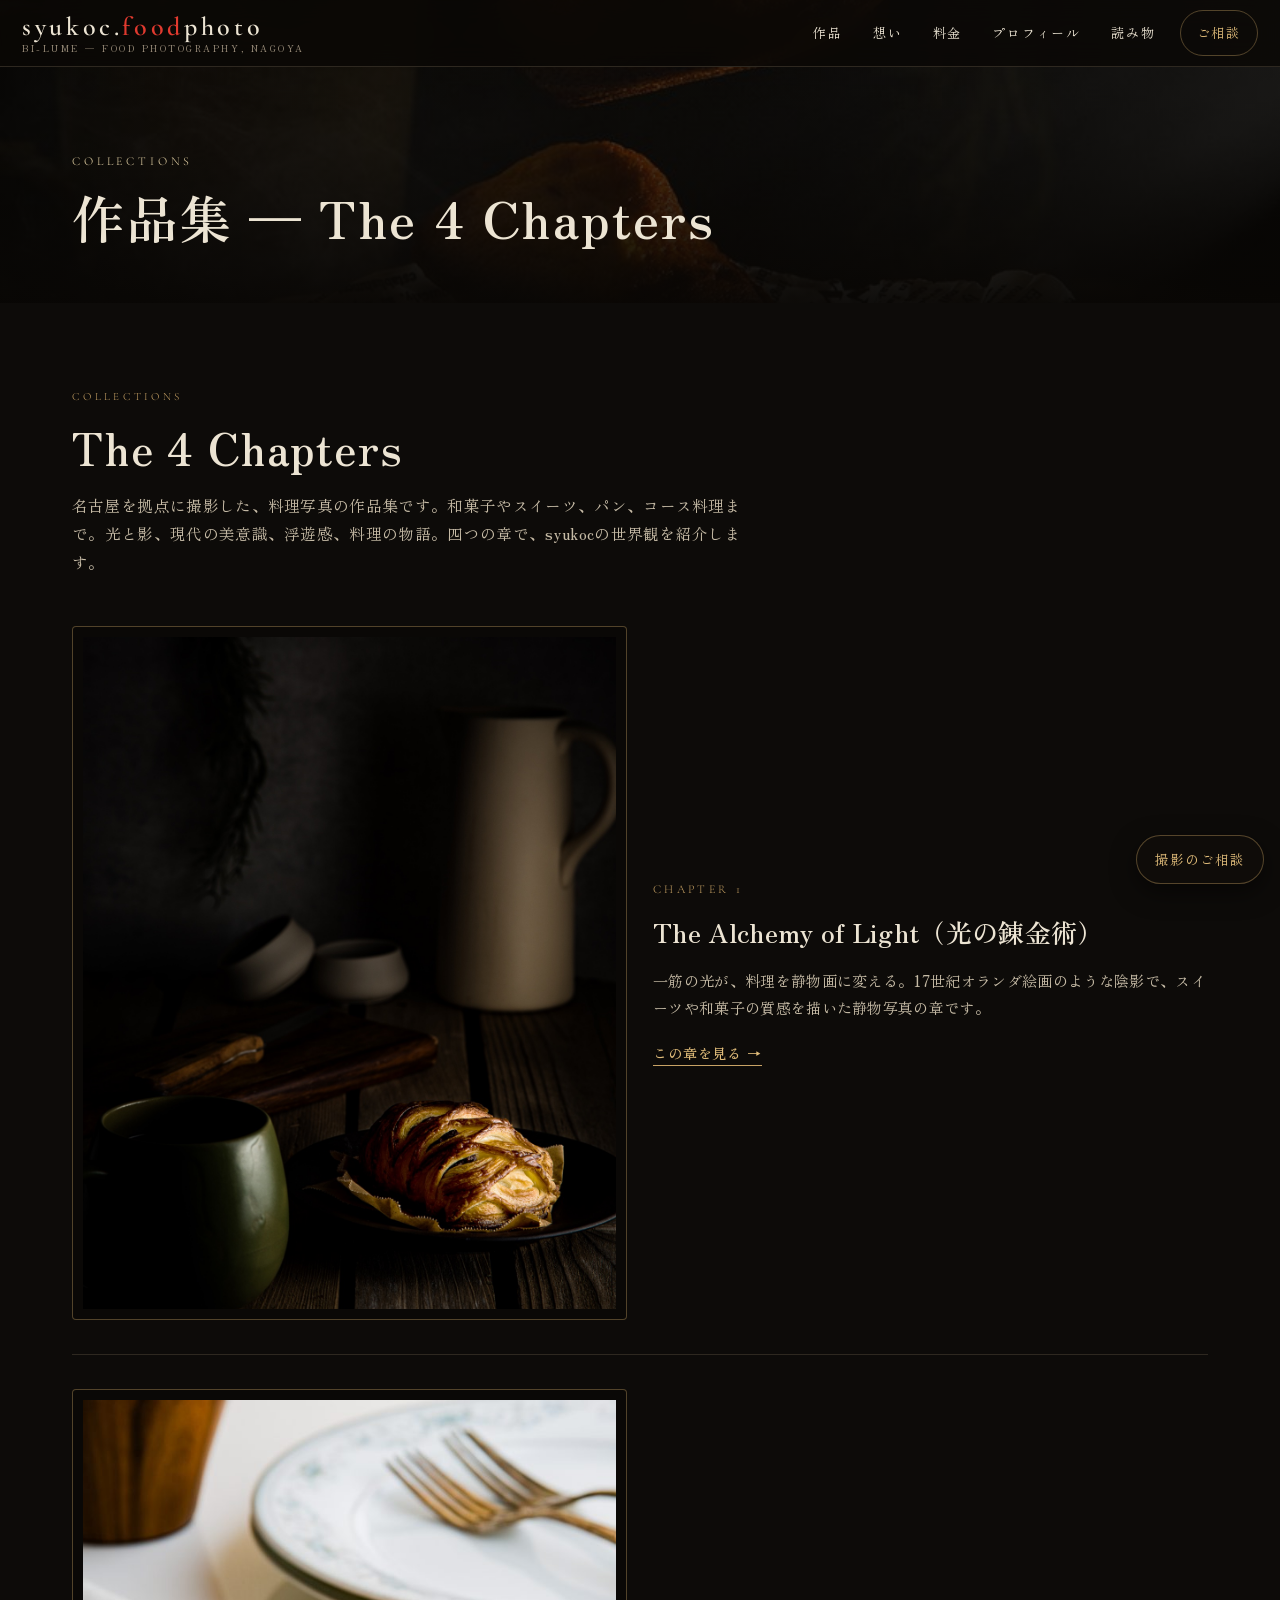
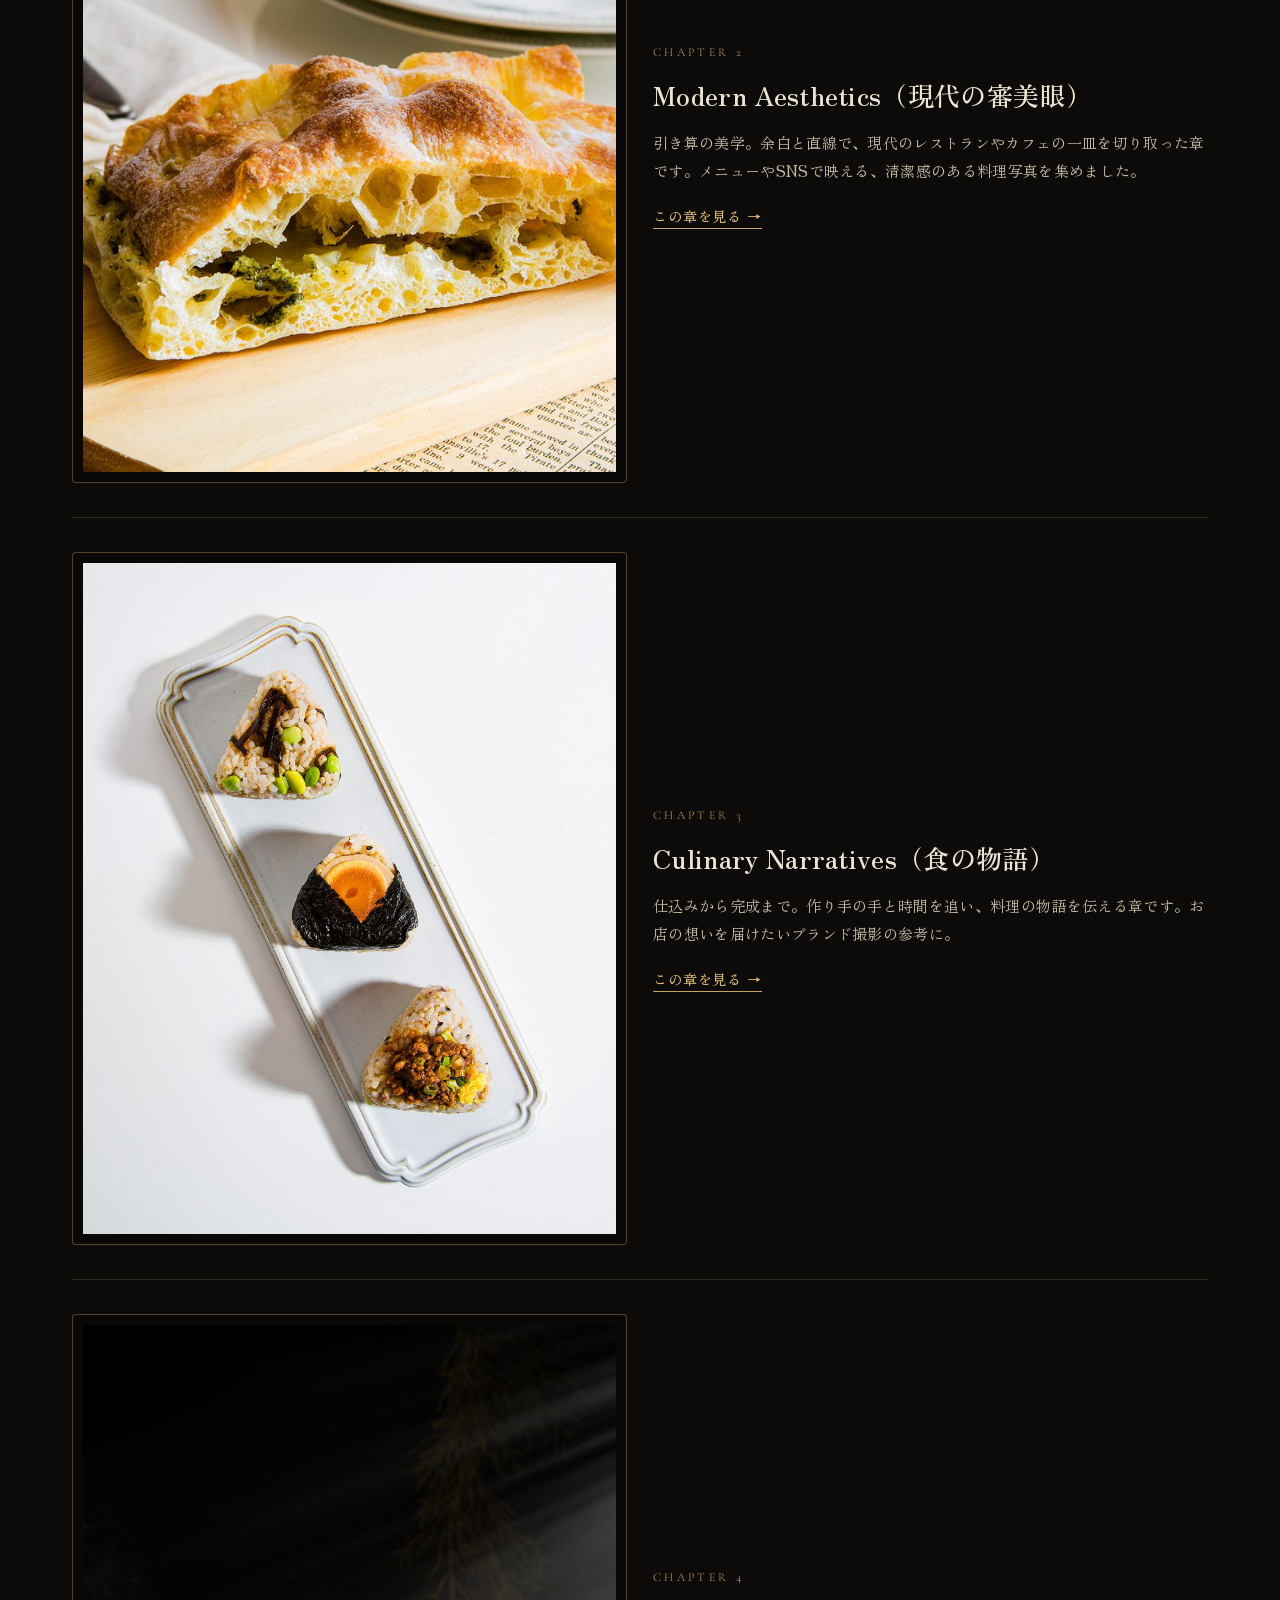
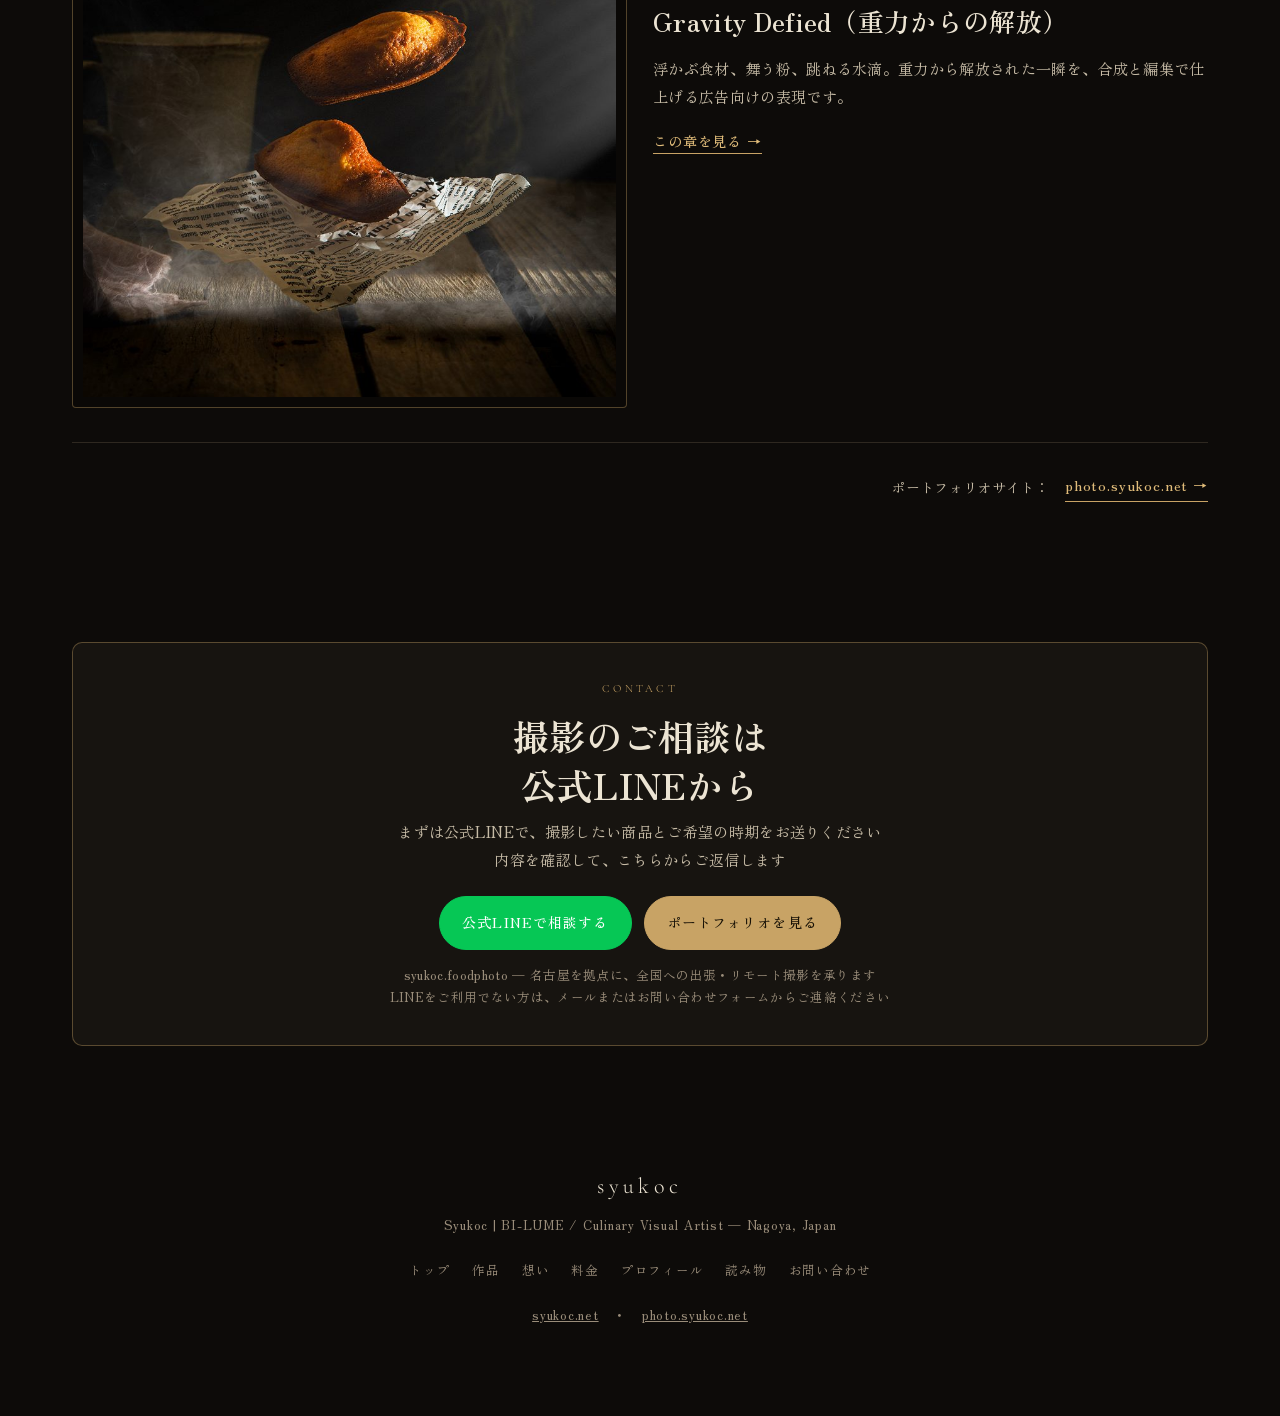
==== commit c7674ef5: "ロゴ表記を統一（foodだけ赤）" ====
--- a/collections/index.html
+++ b/collections/index.html
@@ -14,7 +14,7 @@
 </head>
 <body>
 <header class="header solid" id="header">
-  <a class="logo" href="../index.html">syukoc<span class="dot">.foodphoto</span><small>BI-LUME — FOOD PHOTOGRAPHY, NAGOYA</small></a>
+  <a class="logo" href="../index.html">syukoc.<span class="food">food</span>photo<small>BI-LUME — FOOD PHOTOGRAPHY, NAGOYA</small></a>
   <nav class="nav" aria-label="メインメニュー">
     <a href="../collections/">作品</a><a href="../philosophy/">想い</a><a href="../services/">料金</a><a href="../who-is-syukoc/">プロフィール</a><a href="../読み物/">読み物</a>
     <a class="cta" href="../contact/">ご相談</a>
--- a/assets/museum.css
+++ b/assets/museum.css
@@ -9,6 +9,7 @@
   --muted:#9a8d7a;
   --line:#2e2820;
   --line-brass:rgba(200,163,101,.38);
+  --brand-red:#e03a2f;
   --gold:#c8a365;
   --gold-2:#e0bc7a;
   --dark:#0d0b09;
@@ -27,7 +28,7 @@
 .header{position:fixed;inset:0 0 auto 0;z-index:50;display:flex;align-items:center;justify-content:space-between;padding:14px 22px;background:rgba(10,8,6,.82);backdrop-filter:blur(14px);color:var(--ink);box-shadow:0 1px 0 var(--line);transition:padding .35s}
 .header.scrolled,.header.solid{padding:10px 22px}
 .logo{font-family:"Cormorant Garamond",serif;font-size:26px;letter-spacing:.14em;font-weight:600;line-height:1;text-decoration:none;color:var(--ink)}
-.logo .dot{color:var(--gold-2);font-style:italic}
+.logo .food{color:var(--brand-red)}
 .logo small{display:block;font-family:"Zen Old Mincho",serif;font-size:9px;letter-spacing:.28em;font-weight:400;margin-top:4px;color:var(--muted)}
 .nav{display:flex;gap:6px;align-items:center}
 .nav a{text-decoration:none;font-size:13px;letter-spacing:.14em;padding:10px 12px;min-height:44px;display:inline-flex;align-items:center}
@@ -259,7 +260,7 @@
 .entrance{min-height:100svh;display:flex;flex-direction:column;justify-content:center;align-items:center;text-align:center;padding:130px 22px 70px;position:relative;background:radial-gradient(ellipse 90% 55% at 50% 0%, #1c1712 0%, var(--bg) 62%)}
 .entrance .exhibit-tag{font-family:"Cormorant Garamond",serif;letter-spacing:.34em;font-size:11px;text-transform:uppercase;color:var(--gold);margin-bottom:20px}
 .brand{font-family:"Cormorant Garamond",serif;font-weight:600;font-size:clamp(30px,5vw,58px);letter-spacing:.1em;line-height:1.05;white-space:nowrap;margin:0}
-.brand .dot{color:var(--gold-2);font-style:italic}
+.brand .food{color:var(--brand-red)}
 .brand-rule{width:min(420px,70vw);height:1px;background:linear-gradient(to right, transparent, var(--line-brass), transparent);margin:26px auto 20px}
 .museum-name{font-family:"Zen Old Mincho",serif;font-weight:700;font-size:clamp(24px,4.2vw,44px);letter-spacing:.22em;margin:0}
 .museum-name small{display:block;font-family:"Cormorant Garamond",serif;font-weight:400;letter-spacing:.4em;font-size:11px;color:var(--muted);margin-top:10px;text-transform:uppercase}
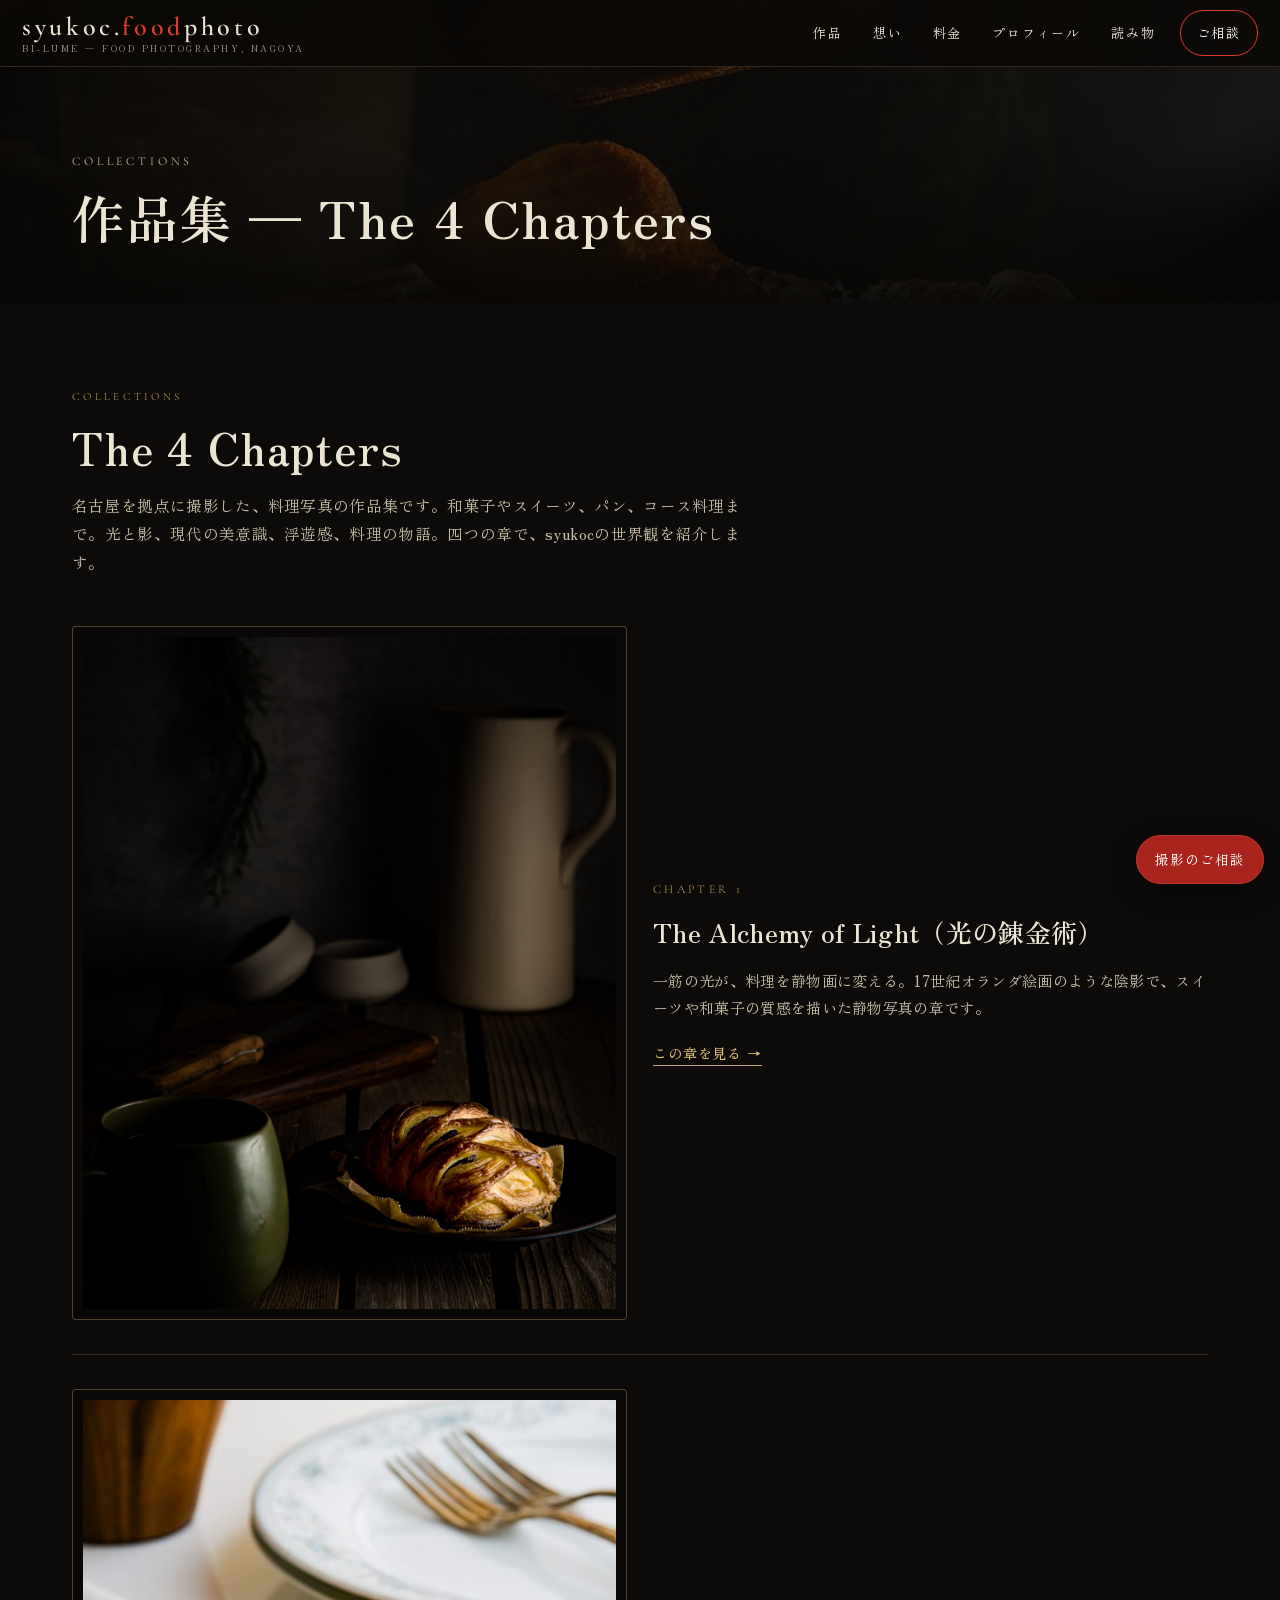
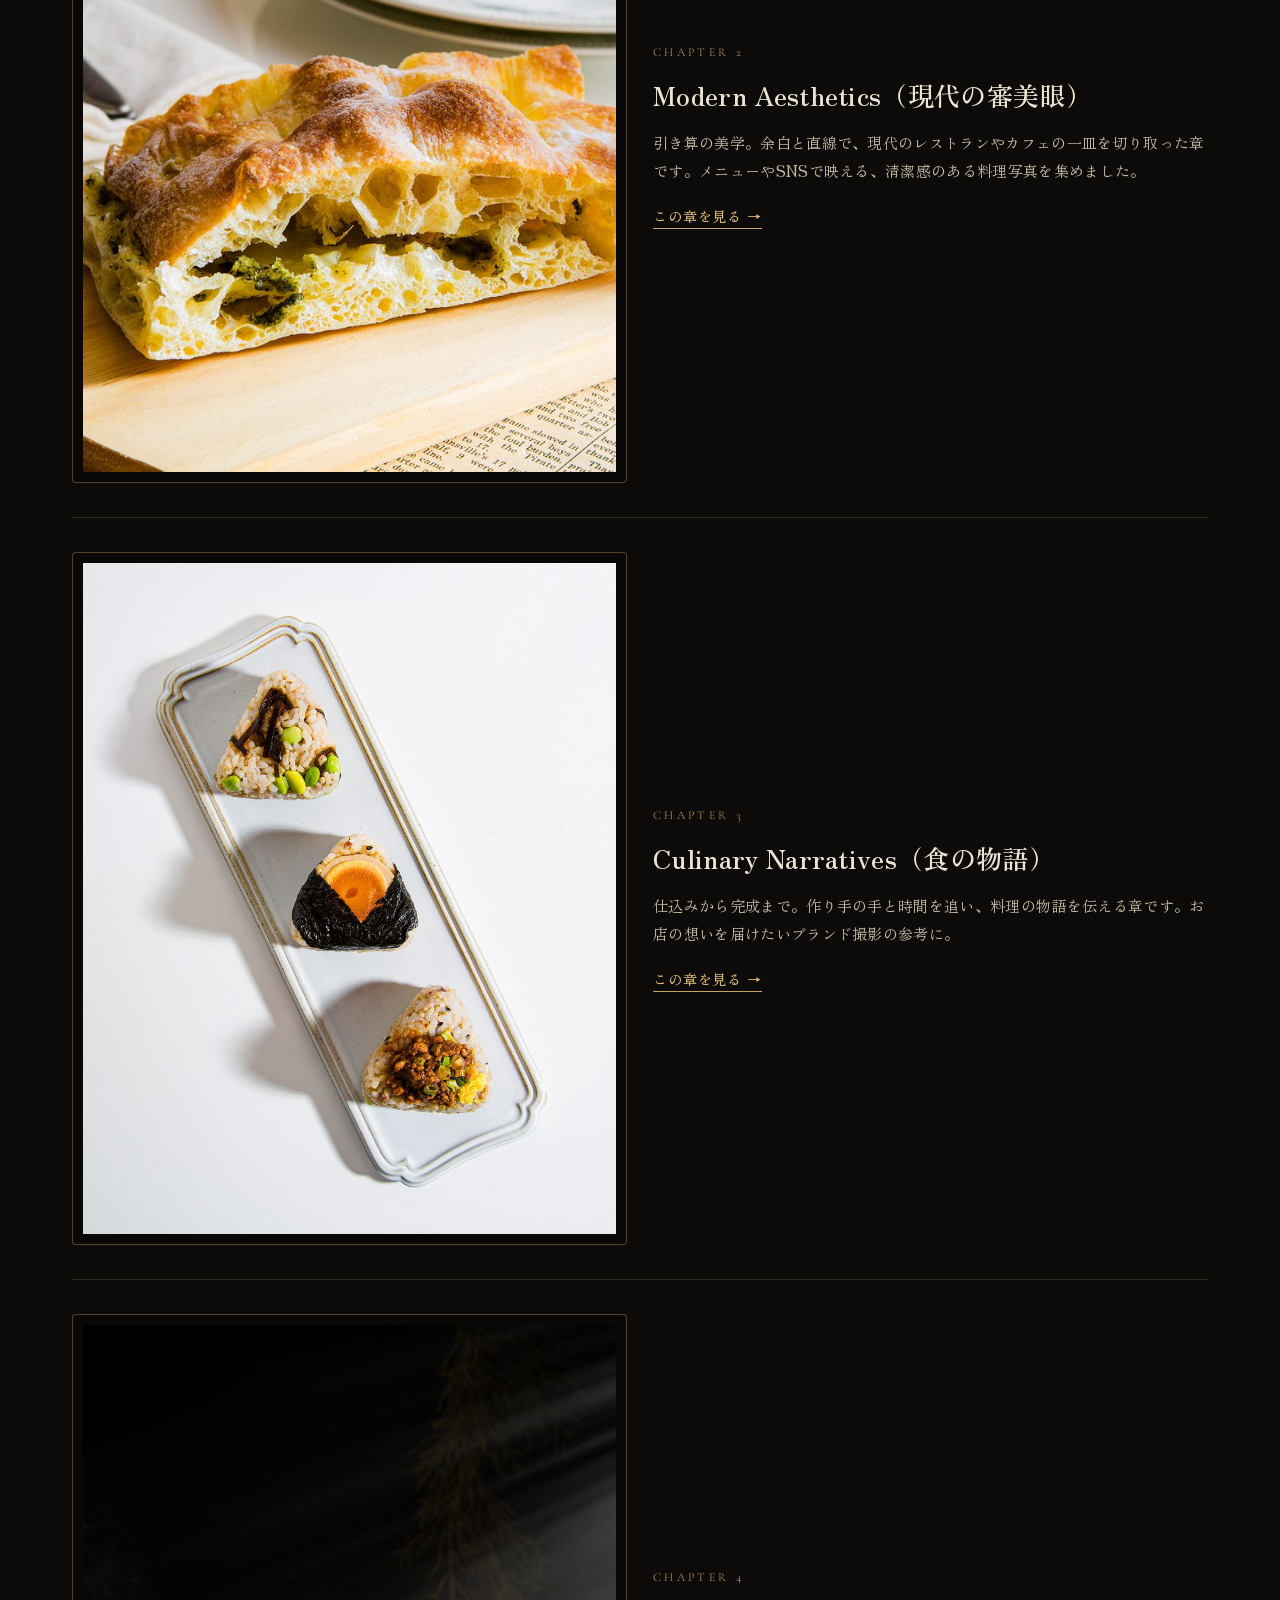
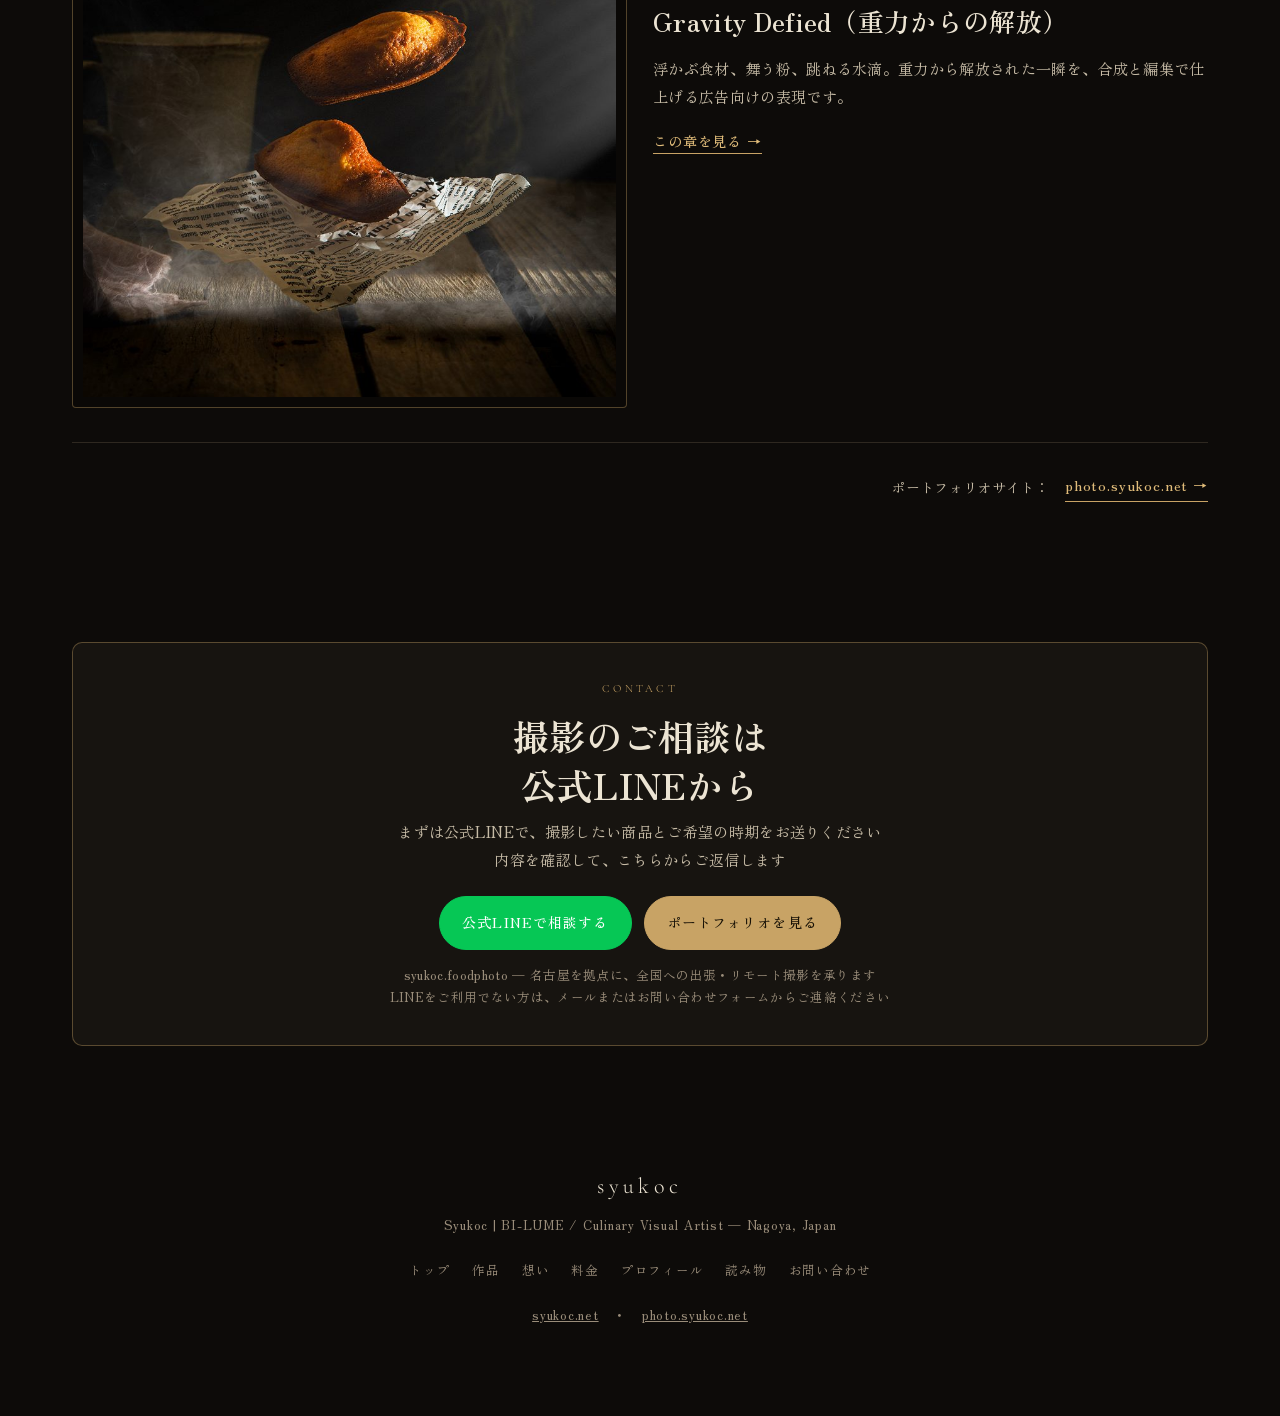
==== commit 04a154f6: "CSSのキャッシュ対策にバージョン付与" ====
--- a/collections/index.html
+++ b/collections/index.html
@@ -10,7 +10,7 @@
 <link rel="canonical" href="https://www.syukoc.net/collections/">
 <meta name="google-site-verification" content="us7a9GE7_CIHOHsXaf1vhZFBxDh8U48A8EWt_XyC5-M">
 <link rel="preconnect" href="https://fonts.googleapis.com"><link rel="preconnect" href="https://fonts.gstatic.com" crossorigin><link href="https://fonts.googleapis.com/css2?family=Cormorant+Garamond:ital,wght@0,400;0,500;0,600;1,400&family=Zen+Old+Mincho:wght@400;700;900&family=Noto+Sans+JP:wght@300;400;500;700&display=swap" rel="stylesheet">
-<link rel="stylesheet" href="../assets/museum.css">
+<link rel="stylesheet" href="../assets/museum.css?v=3">
 </head>
 <body>
 <header class="header solid" id="header">
--- a/assets/museum.css
+++ b/assets/museum.css
@@ -10,6 +10,7 @@
   --line:#2e2820;
   --line-brass:rgba(200,163,101,.38);
   --brand-red:#e03a2f;
+  --brand-red-deep:#a8231b;
   --gold:#c8a365;
   --gold-2:#e0bc7a;
   --dark:#0d0b09;
@@ -33,7 +34,8 @@
 .nav{display:flex;gap:6px;align-items:center}
 .nav a{text-decoration:none;font-size:13px;letter-spacing:.14em;padding:10px 12px;min-height:44px;display:inline-flex;align-items:center}
 .nav a:hover{color:var(--gold-2)}
-.nav .cta{border:1px solid var(--line-brass);border-radius:999px;padding:10px 16px;margin-left:6px;white-space:nowrap;flex-shrink:0;color:var(--gold-2)}
+.nav .cta{border:1px solid var(--brand-red);border-radius:999px;padding:10px 16px;margin-left:6px;white-space:nowrap;flex-shrink:0;color:#fff}
+.nav .cta:hover{background:var(--brand-red-deep);color:#fff}
 @media(max-width:900px){ .nav a:not(.cta){display:none} .logo{font-size:22px} }
 
 /* Buttons */
@@ -47,8 +49,8 @@
 .btn-dark{background:var(--gold);color:#171106;border:1px solid var(--gold)}
 
 /* Fixed consult button */
-.consult-fixed{position:fixed;right:16px;bottom:16px;z-index:60;display:inline-flex;align-items:center;gap:8px;background:rgba(16,13,10,.88);backdrop-filter:blur(8px);border:1px solid var(--line-brass);color:var(--gold-2);border-radius:999px;padding:11px 18px;font-size:13.5px;letter-spacing:.08em;text-decoration:none;box-shadow:0 8px 24px rgba(0,0,0,.5)}
-.consult-fixed:hover{border-color:var(--gold-2)}
+.consult-fixed{position:fixed;right:16px;bottom:16px;z-index:60;display:inline-flex;align-items:center;gap:8px;background:var(--brand-red-deep);backdrop-filter:blur(8px);border:1px solid #c03a2e;color:#fff;border-radius:999px;padding:11px 18px;font-size:13.5px;letter-spacing:.08em;text-decoration:none;box-shadow:0 8px 24px rgba(0,0,0,.5)}
+.consult-fixed:hover{background:#bc2f24}
 
 /* Hero (legacy, kept for safety) */
 .hero{position:relative;min-height:100svh;background:#0f0c09;color:#fff;display:flex;flex-direction:column;justify-content:flex-end;overflow:hidden}
@@ -258,10 +260,10 @@
 
 /* ============ Museum top page ============ */
 .entrance{min-height:100svh;display:flex;flex-direction:column;justify-content:center;align-items:center;text-align:center;padding:130px 22px 70px;position:relative;background:radial-gradient(ellipse 90% 55% at 50% 0%, #1c1712 0%, var(--bg) 62%)}
-.entrance .exhibit-tag{font-family:"Cormorant Garamond",serif;letter-spacing:.34em;font-size:11px;text-transform:uppercase;color:var(--gold);margin-bottom:20px}
+.entrance .exhibit-tag{font-family:"Cormorant Garamond",serif;letter-spacing:.34em;font-size:11px;text-transform:uppercase;color:var(--brand-red);margin-bottom:20px}
 .brand{font-family:"Cormorant Garamond",serif;font-weight:600;font-size:clamp(30px,5vw,58px);letter-spacing:.1em;line-height:1.05;white-space:nowrap;margin:0}
 .brand .food{color:var(--brand-red)}
-.brand-rule{width:min(420px,70vw);height:1px;background:linear-gradient(to right, transparent, var(--line-brass), transparent);margin:26px auto 20px}
+.brand-rule{width:min(420px,70vw);height:1px;background:linear-gradient(to right, transparent, rgba(224,58,47,.55), transparent);margin:26px auto 20px}
 .museum-name{font-family:"Zen Old Mincho",serif;font-weight:700;font-size:clamp(24px,4.2vw,44px);letter-spacing:.22em;margin:0}
 .museum-name small{display:block;font-family:"Cormorant Garamond",serif;font-weight:400;letter-spacing:.4em;font-size:11px;color:var(--muted);margin-top:10px;text-transform:uppercase}
 .identity-line{margin-top:22px;font-size:14px;letter-spacing:.1em;color:var(--ink-2)}
@@ -273,7 +275,7 @@
 .plate{display:inline-block;margin-top:16px;border:1px solid var(--line-brass);background:var(--surface);padding:10px 22px;border-radius:2px}
 .plate .t{font-family:"Zen Old Mincho",serif;font-size:16px;letter-spacing:.06em}
 .plate .s{display:block;font-size:12px;color:var(--muted);letter-spacing:.08em;margin-top:2px}
-.today-tag{font-size:12px;letter-spacing:.3em;color:var(--gold);margin-bottom:14px}
+.today-tag{font-size:12px;letter-spacing:.3em;color:var(--brand-red);margin-bottom:14px}
 .entrance-actions{display:flex;gap:12px;flex-wrap:wrap;justify-content:center;margin-top:36px}
 
 .room{padding:84px 0 8px}
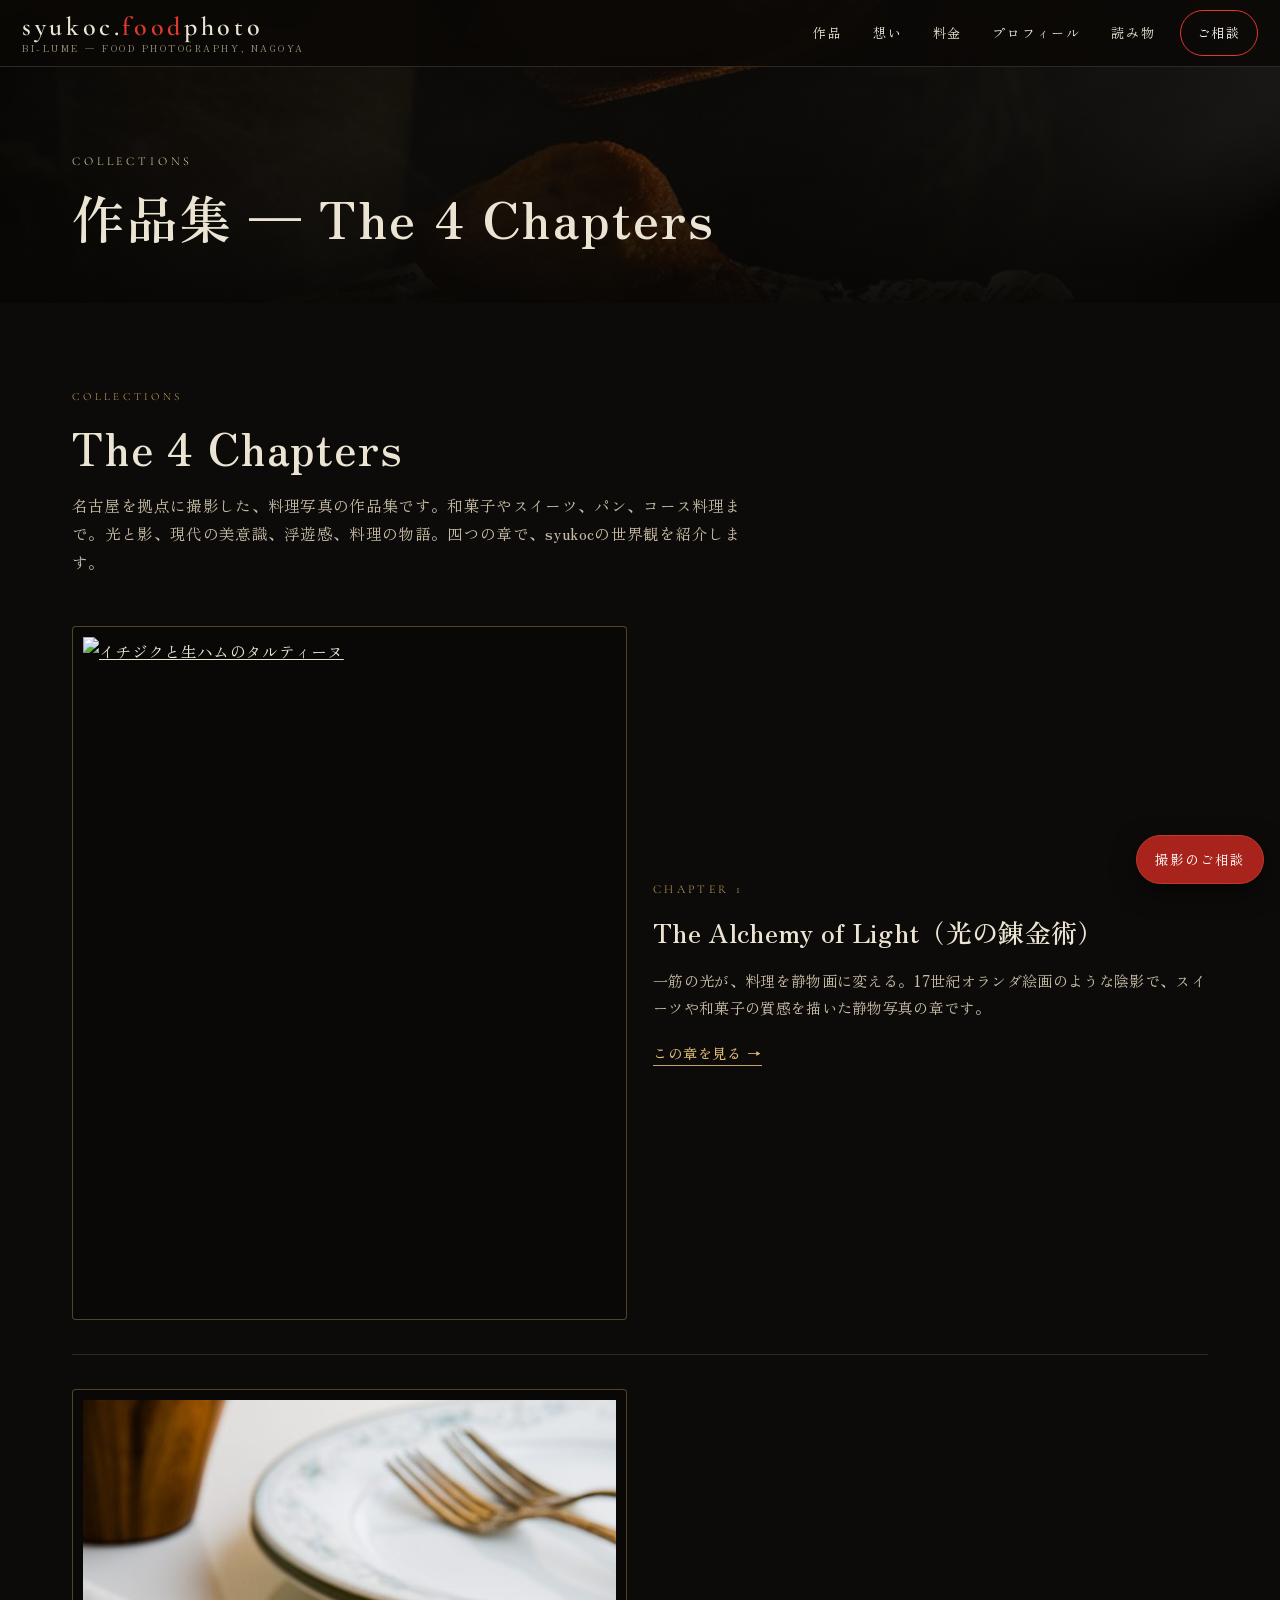
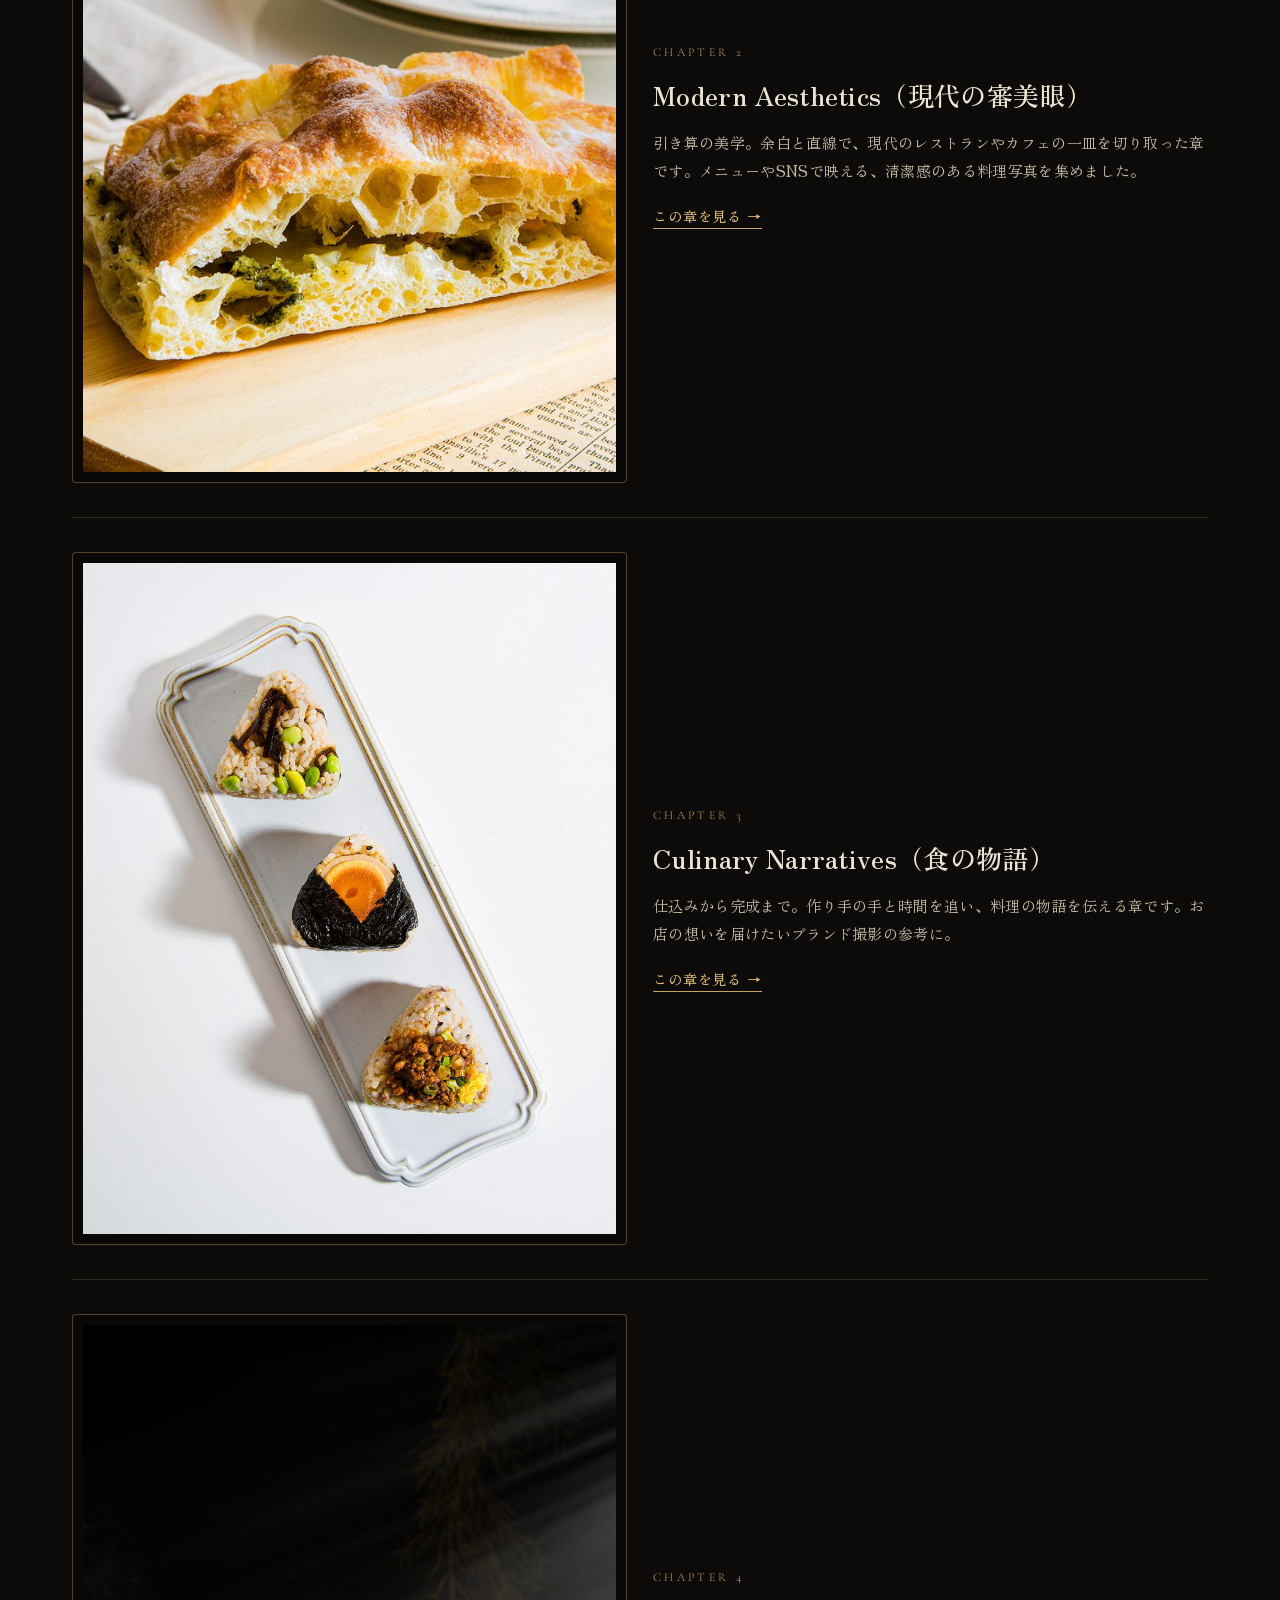
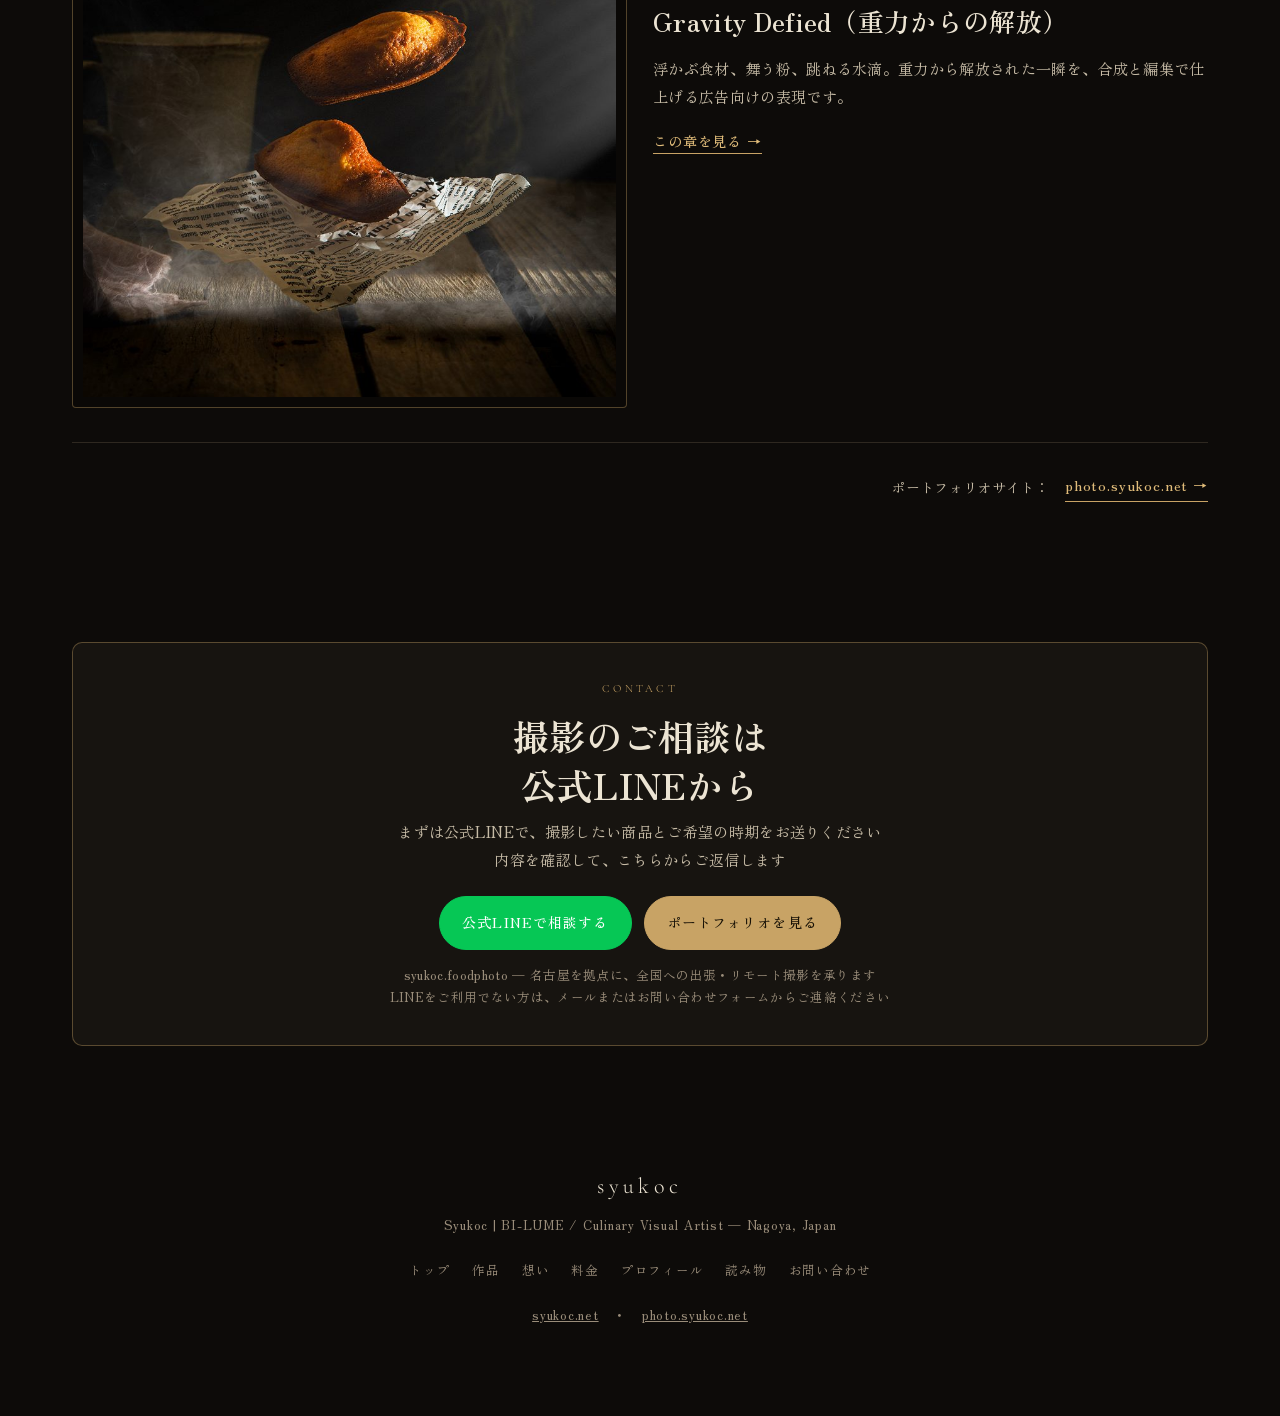
==== commit 3a5833fe: "作品集の重複を解消（各コレクションに別の作品を配置）" ====
--- a/collections/index.html
+++ b/collections/index.html
@@ -36,7 +36,7 @@
       <p class="lead">名古屋を拠点に撮影した、料理写真の作品集です。和菓子やスイーツ、パン、コース料理まで。光と影、現代の美意識、浮遊感、料理の物語。四つの章で、syukocの世界観を紹介します。</p>
 
       <div class="chapter">
-        <a class="thumb" href="../the-alchemy-of-light/"><img src="../assets/img/quiet-table.jpg" alt="一筋の光の中で浮かび上がる静かな食卓"></a>
+        <a class="thumb" href="../the-alchemy-of-light/"><img src="../assets/img/fig-tartine.jpg" alt="イチジクと生ハムのタルティーヌ"></a>
         <div>
           <div class="no">Chapter 1</div>
           <h3>The Alchemy of Light（光の錬金術）</h3>
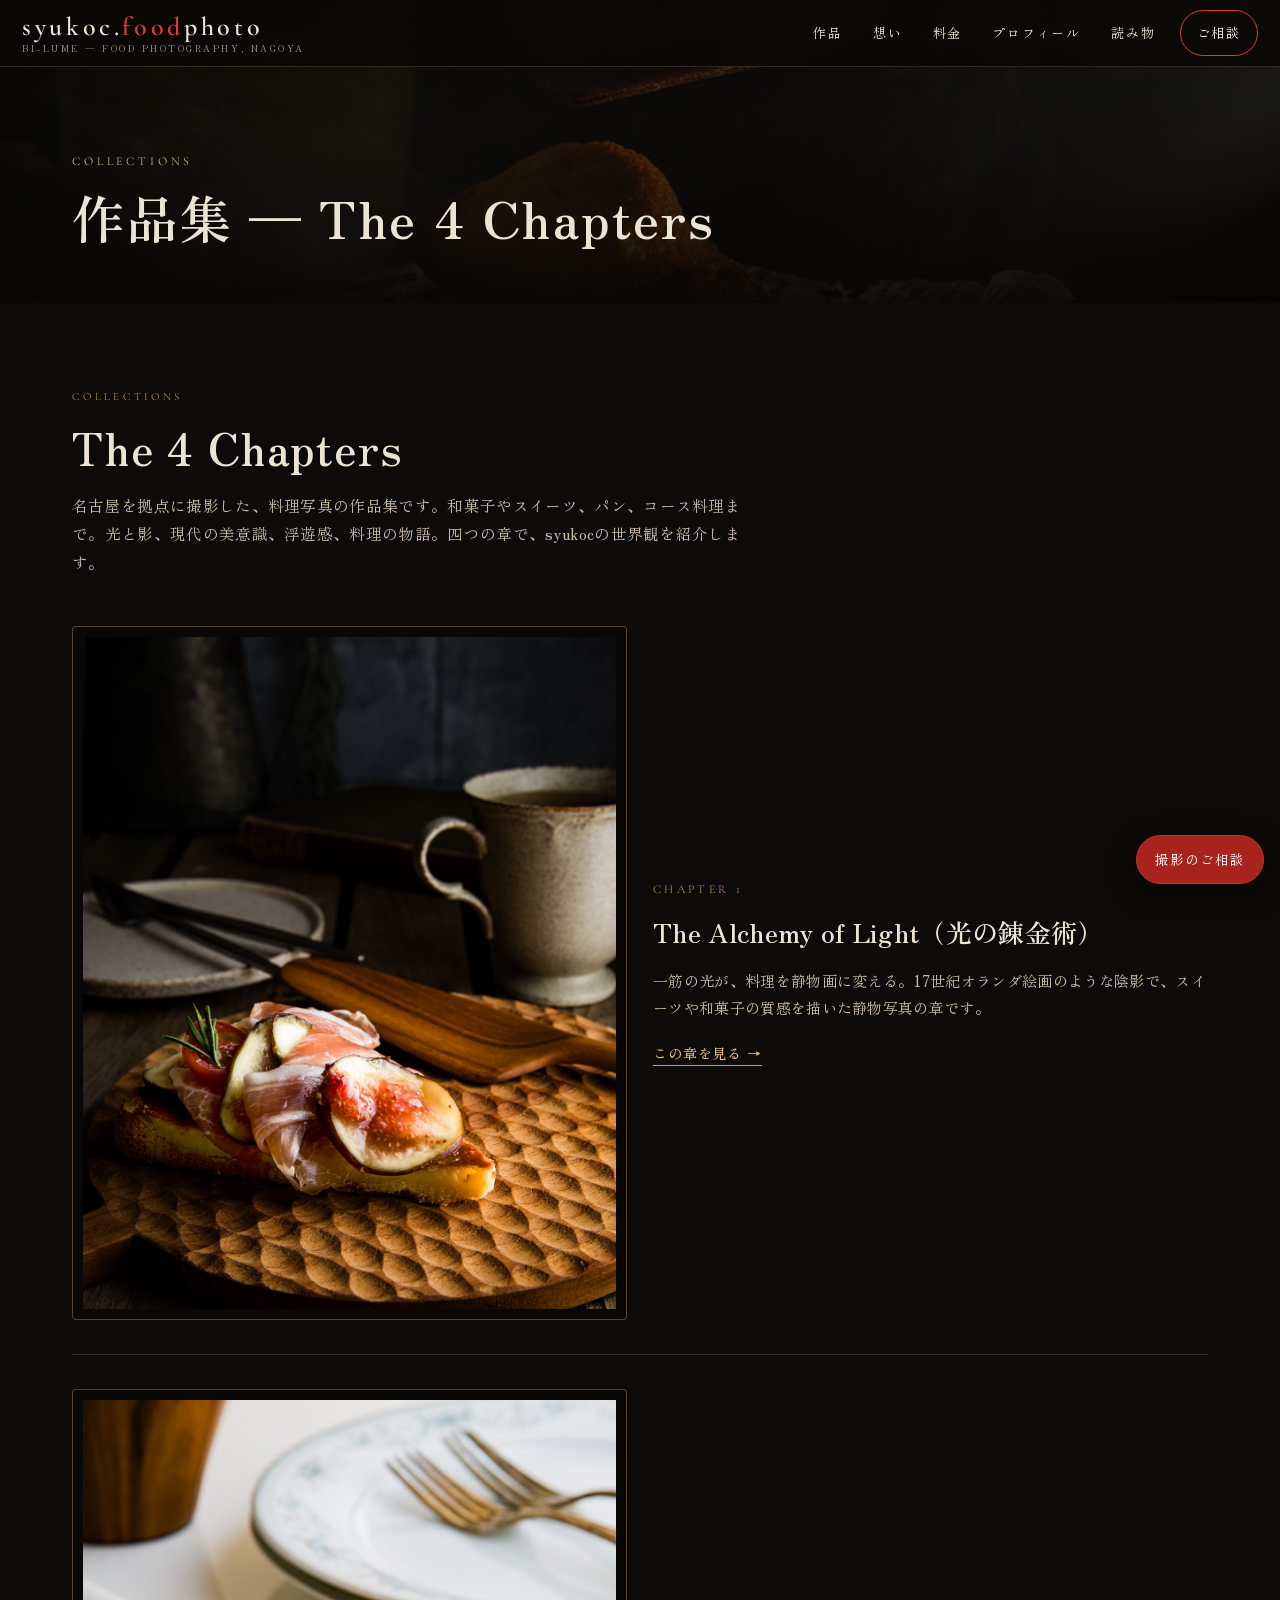
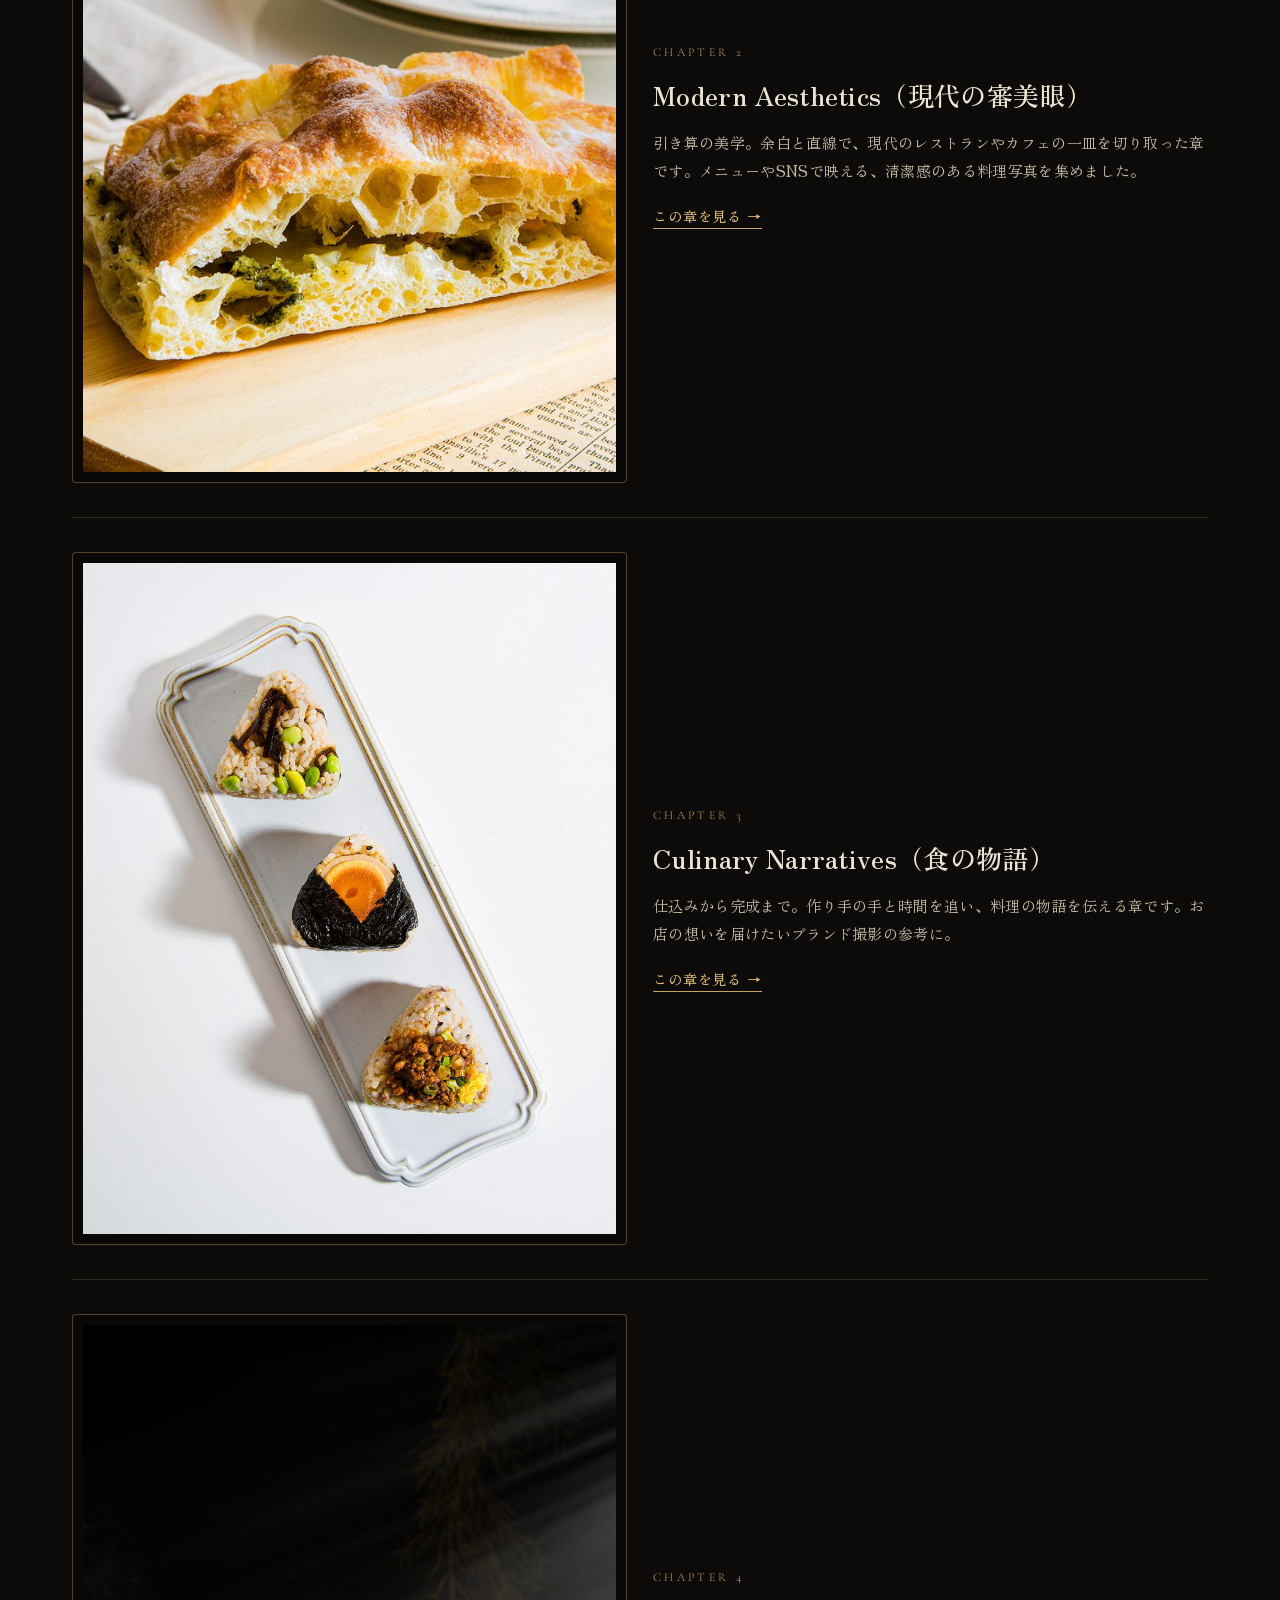
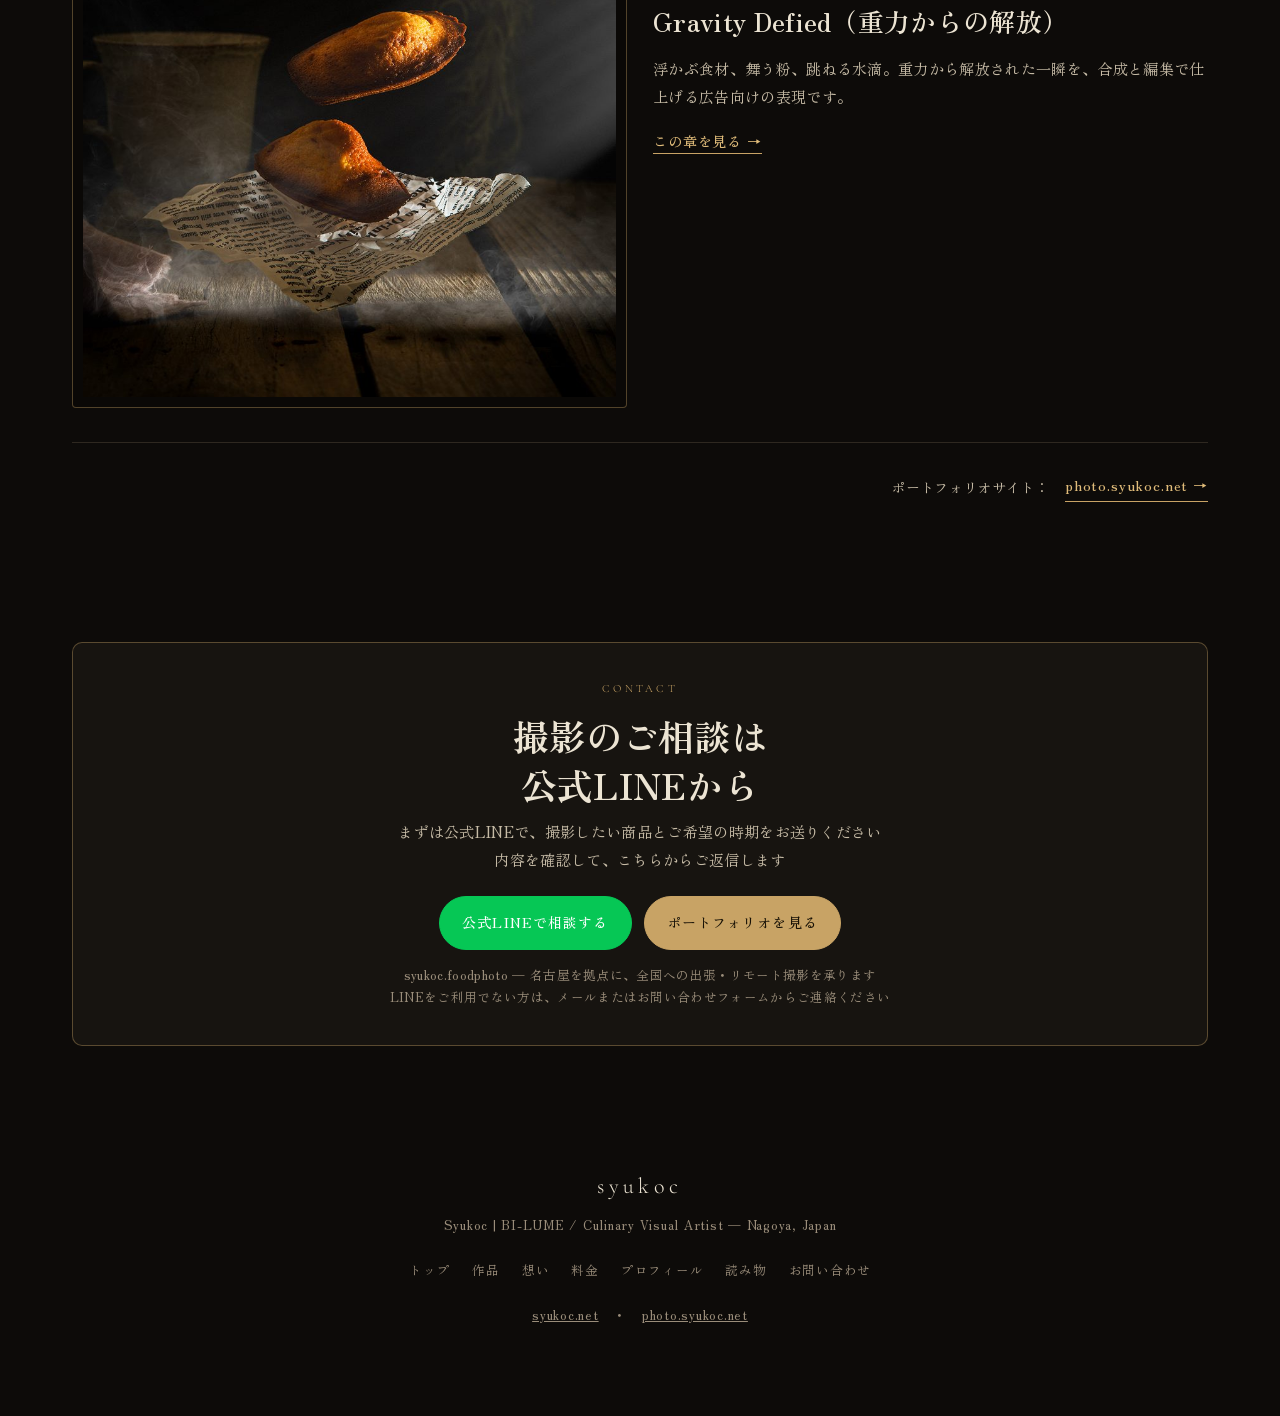
==== commit df4e3b83: "横写真を横幅いっぱいに表示（縦枠での切り抜きを解消）" ====
--- a/collections/index.html
+++ b/collections/index.html
@@ -10,7 +10,7 @@
 <link rel="canonical" href="https://www.syukoc.net/collections/">
 <meta name="google-site-verification" content="us7a9GE7_CIHOHsXaf1vhZFBxDh8U48A8EWt_XyC5-M">
 <link rel="preconnect" href="https://fonts.googleapis.com"><link rel="preconnect" href="https://fonts.gstatic.com" crossorigin><link href="https://fonts.googleapis.com/css2?family=Cormorant+Garamond:ital,wght@0,400;0,500;0,600;1,400&family=Zen+Old+Mincho:wght@400;700;900&family=Noto+Sans+JP:wght@300;400;500;700&display=swap" rel="stylesheet">
-<link rel="stylesheet" href="../assets/museum.css?v=3">
+<link rel="stylesheet" href="../assets/museum.css?v=4">
 </head>
 <body>
 <header class="header solid" id="header">
--- a/assets/museum.css
+++ b/assets/museum.css
@@ -218,6 +218,8 @@
 @media(max-width:560px){ .gallery{grid-template-columns:1fr} }
 .gallery figure{margin:0;border:1px solid var(--line-brass);border-radius:4px;overflow:hidden;aspect-ratio:4/5;background:#0a0806;padding:10px}
 .gallery img{width:100%;height:100%;object-fit:cover}
+.gallery figure.wide{grid-column:span 2;aspect-ratio:3/2}
+@media(max-width:560px){ .gallery figure.wide{grid-column:auto} }
 
 /* Article */
 .article{font-size:16px}
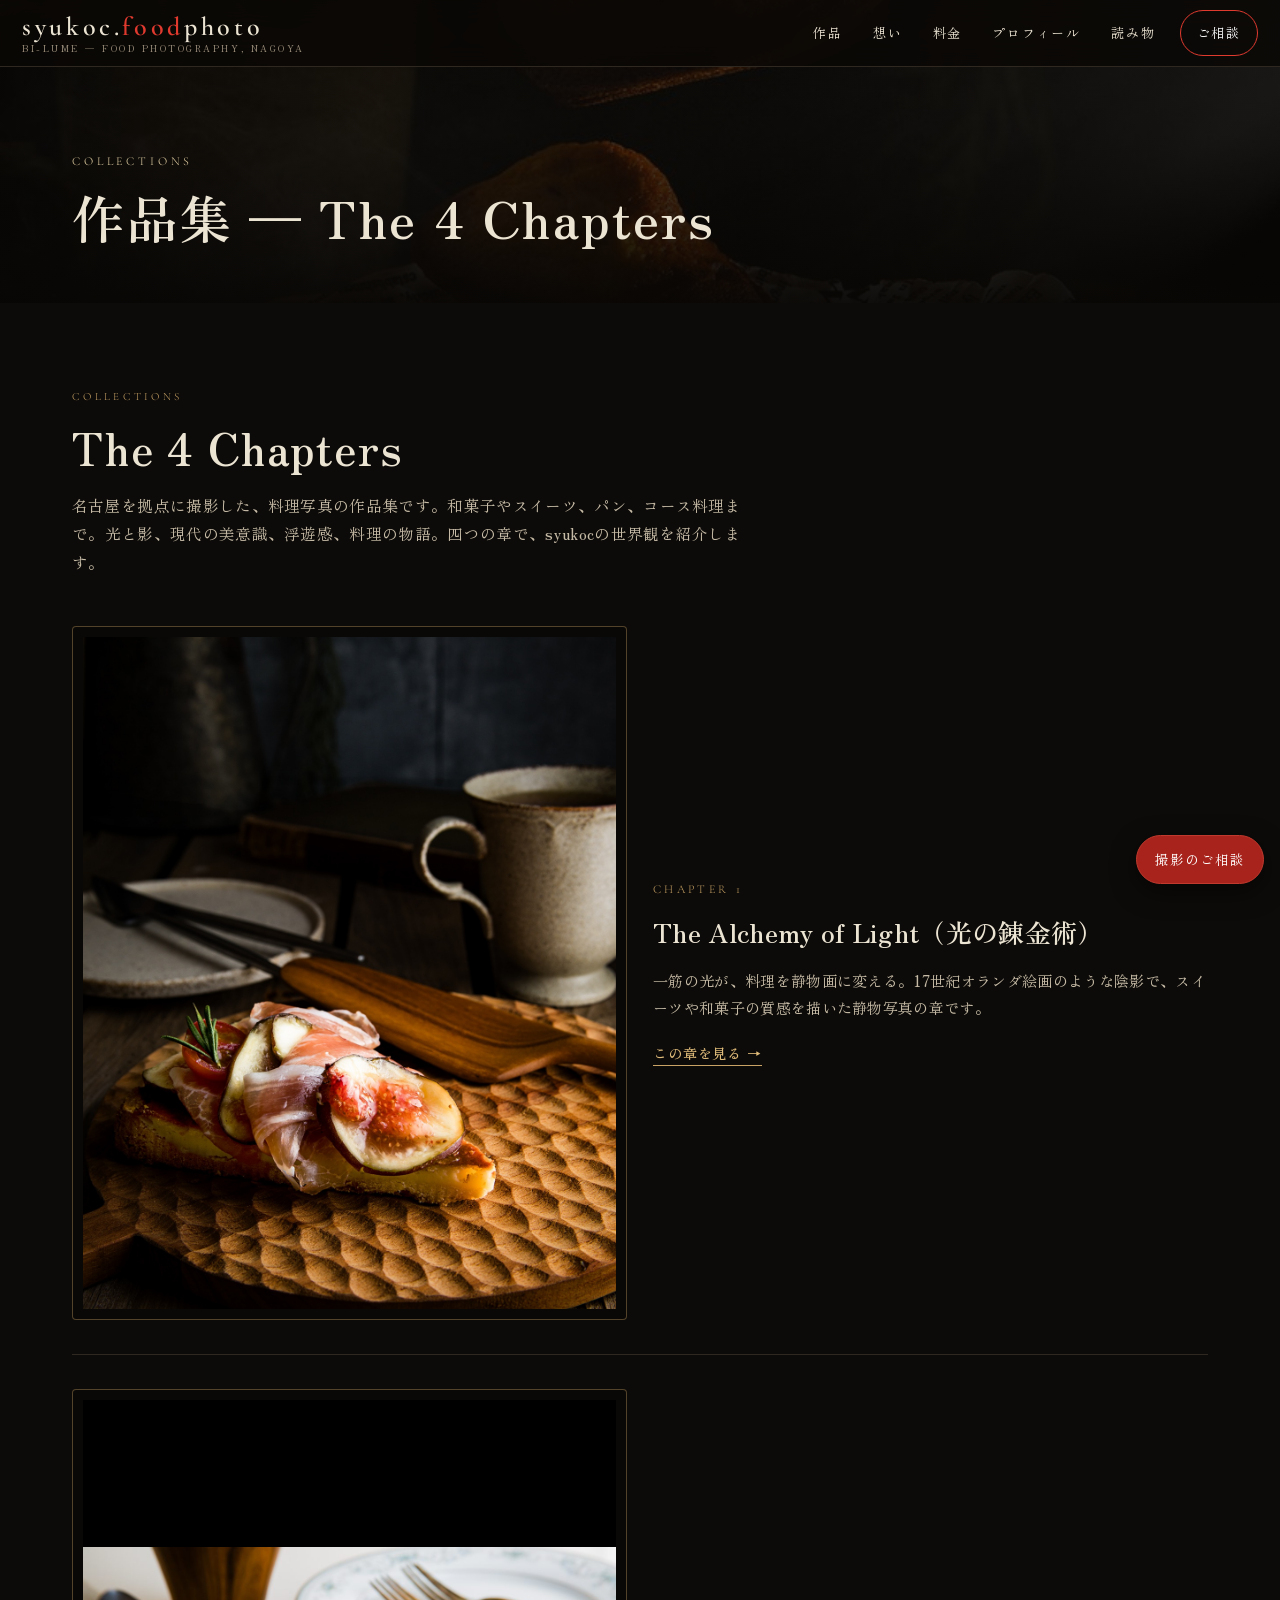
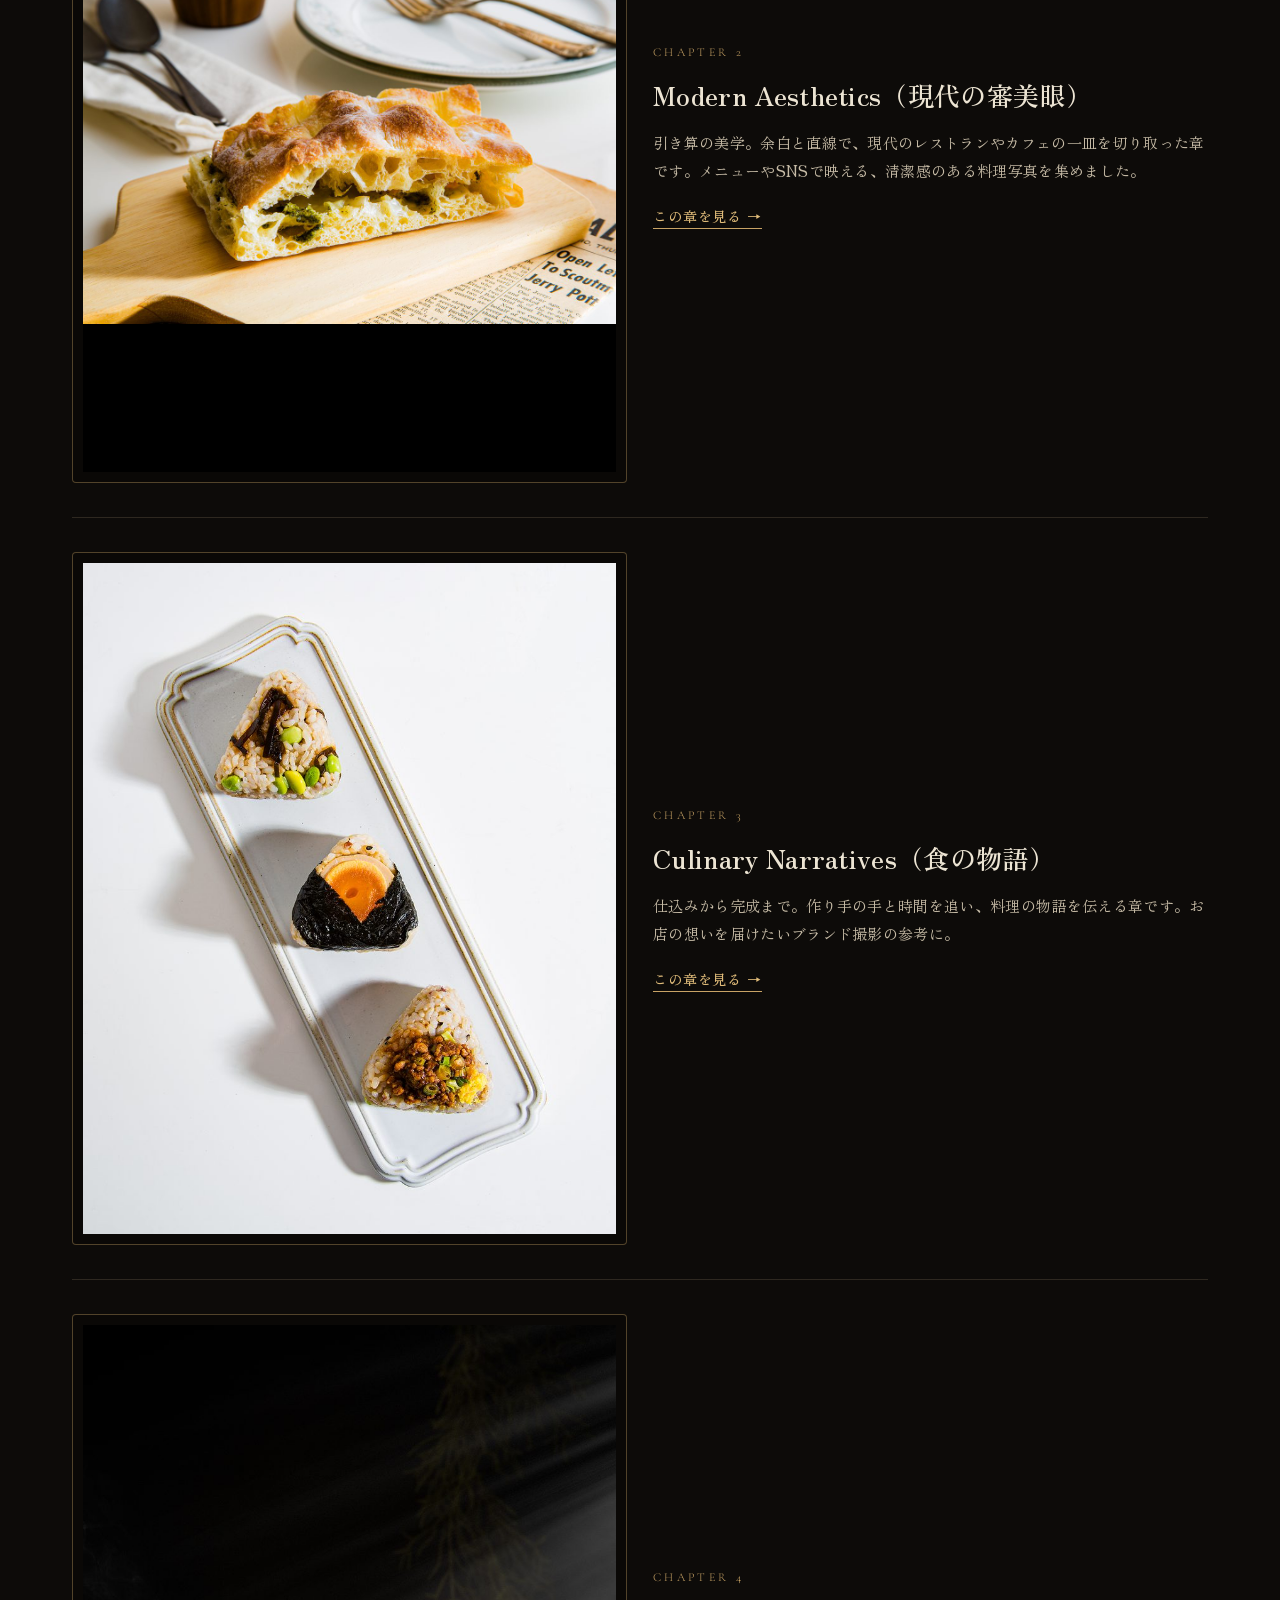
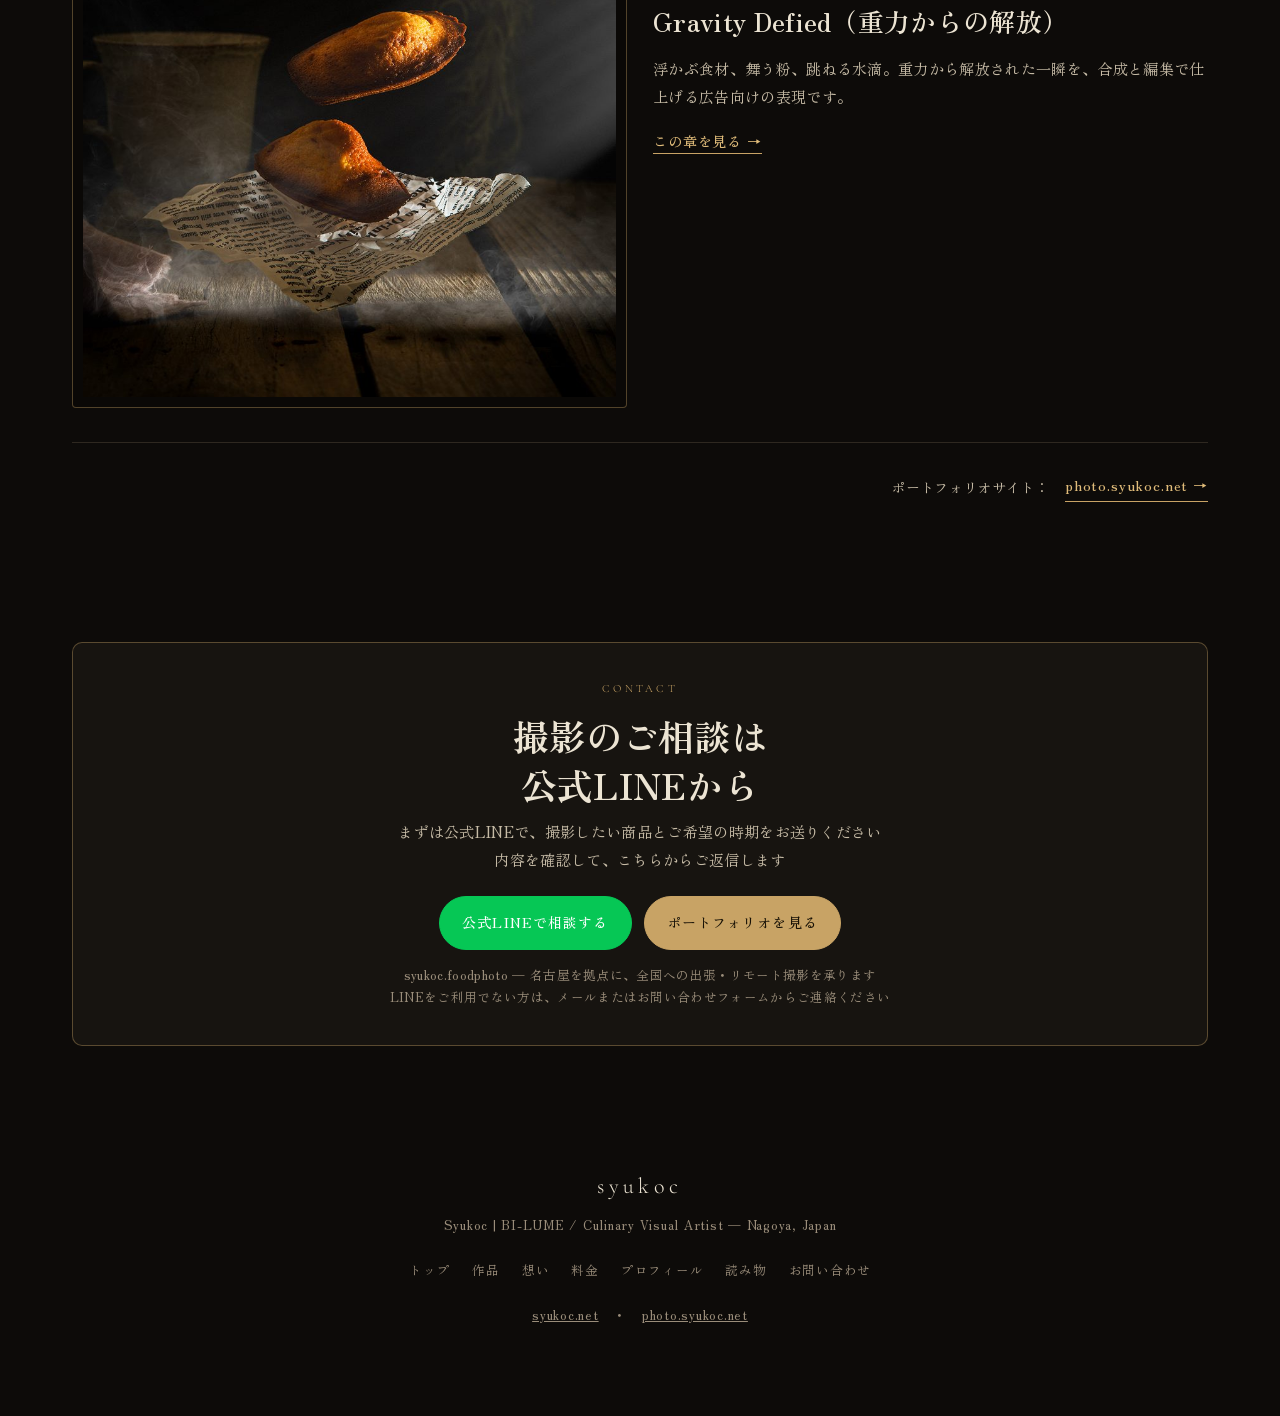
==== commit a5e3d2cd: "横写真を全ページで横のまま表示（トップの間・作品集の目次も）" ====
--- a/collections/index.html
+++ b/collections/index.html
@@ -10,7 +10,7 @@
 <link rel="canonical" href="https://www.syukoc.net/collections/">
 <meta name="google-site-verification" content="us7a9GE7_CIHOHsXaf1vhZFBxDh8U48A8EWt_XyC5-M">
 <link rel="preconnect" href="https://fonts.googleapis.com"><link rel="preconnect" href="https://fonts.gstatic.com" crossorigin><link href="https://fonts.googleapis.com/css2?family=Cormorant+Garamond:ital,wght@0,400;0,500;0,600;1,400&family=Zen+Old+Mincho:wght@400;700;900&family=Noto+Sans+JP:wght@300;400;500;700&display=swap" rel="stylesheet">
-<link rel="stylesheet" href="../assets/museum.css?v=4">
+<link rel="stylesheet" href="../assets/museum.css?v=5">
 </head>
 <body>
 <header class="header solid" id="header">
@@ -46,7 +46,7 @@
       </div>
 
       <div class="chapter">
-        <a class="thumb" href="../modern-aesthetics/"><img src="../assets/img/05-focaccia-sandwich.jpg" alt="余白と直線で切り取った現代的な一皿"></a>
+        <a class="thumb matte" href="../modern-aesthetics/"><img src="../assets/img/05-focaccia-sandwich.jpg" alt="余白と直線で切り取った現代的な一皿"></a>
         <div>
           <div class="no">Chapter 2</div>
           <h3>Modern Aesthetics（現代の審美眼）</h3>
--- a/assets/museum.css
+++ b/assets/museum.css
@@ -219,6 +219,8 @@
 .gallery figure{margin:0;border:1px solid var(--line-brass);border-radius:4px;overflow:hidden;aspect-ratio:4/5;background:#0a0806;padding:10px}
 .gallery img{width:100%;height:100%;object-fit:cover}
 .gallery figure.wide{grid-column:span 2;aspect-ratio:3/2}
+.work .frame.matte img{object-fit:contain;background:#000}
+.chapter .thumb.matte img{object-fit:contain;background:#000}
 @media(max-width:560px){ .gallery figure.wide{grid-column:auto} }
 
 /* Article */
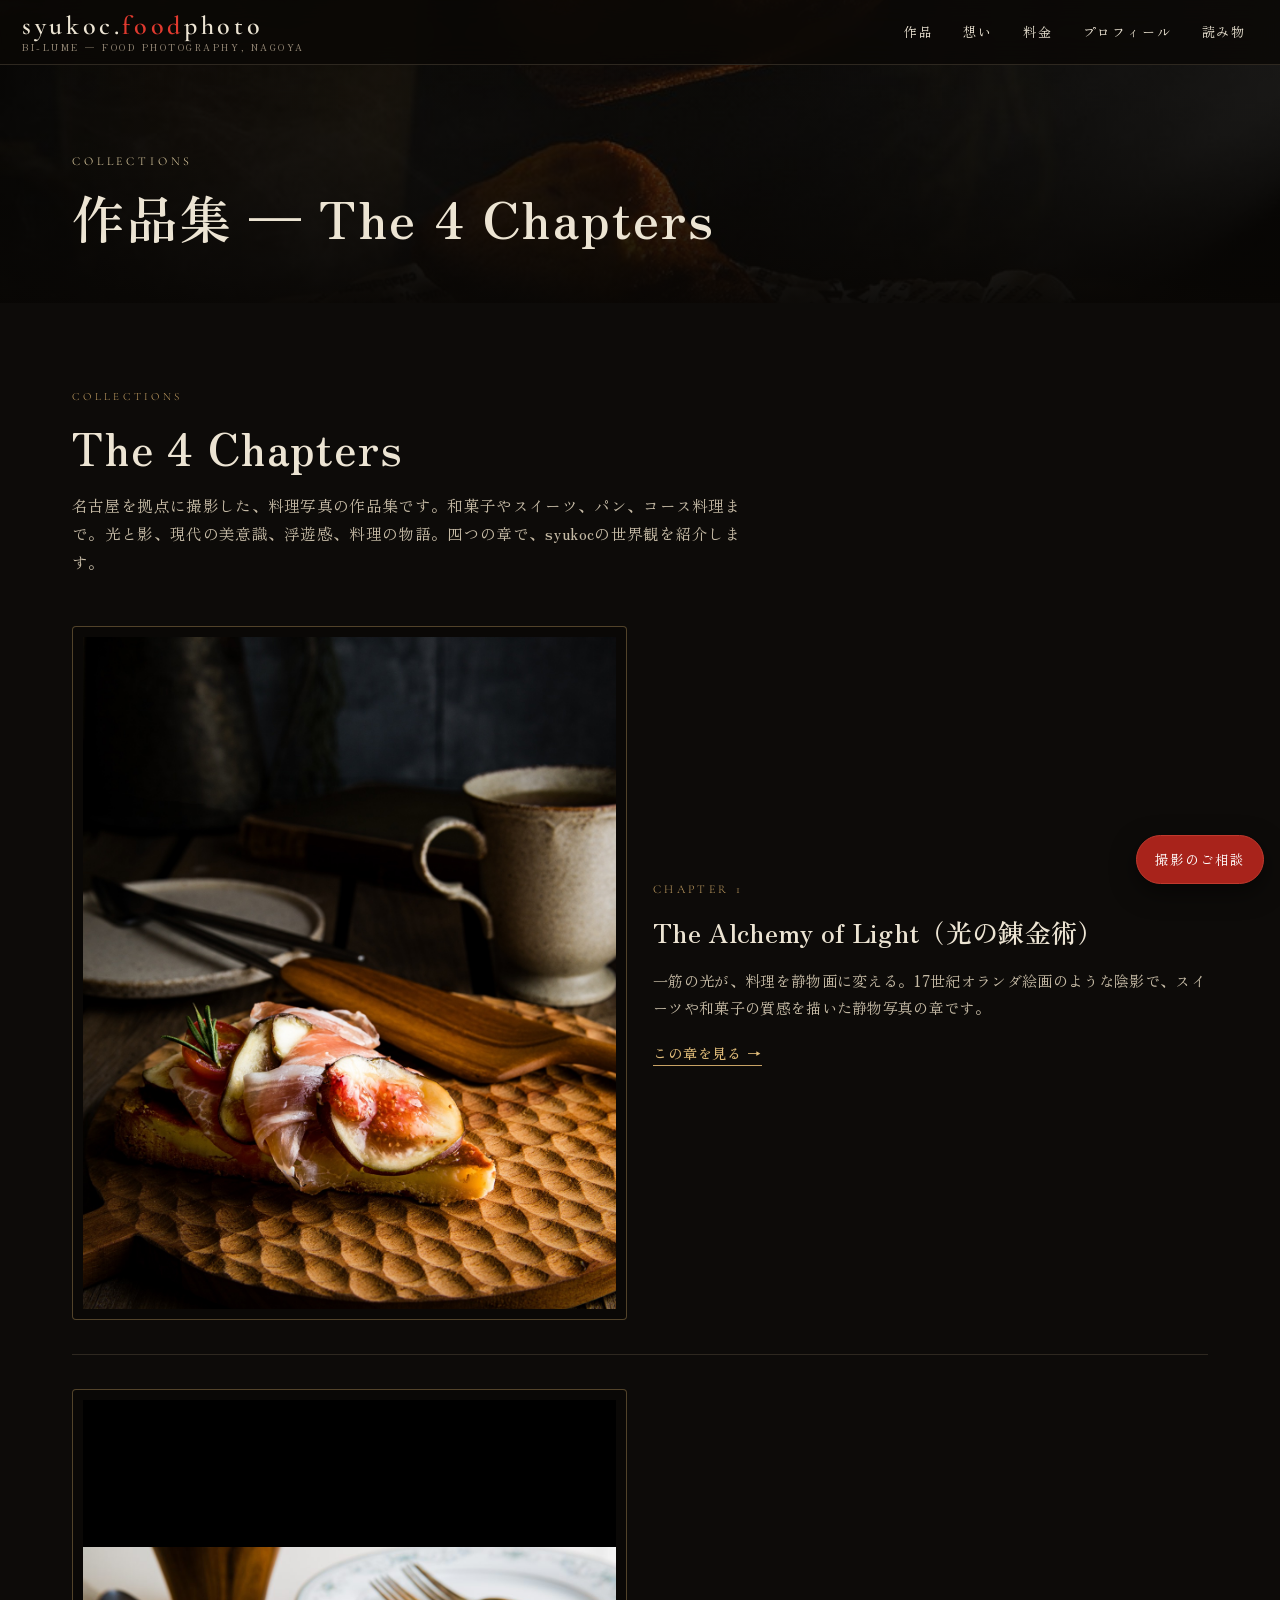
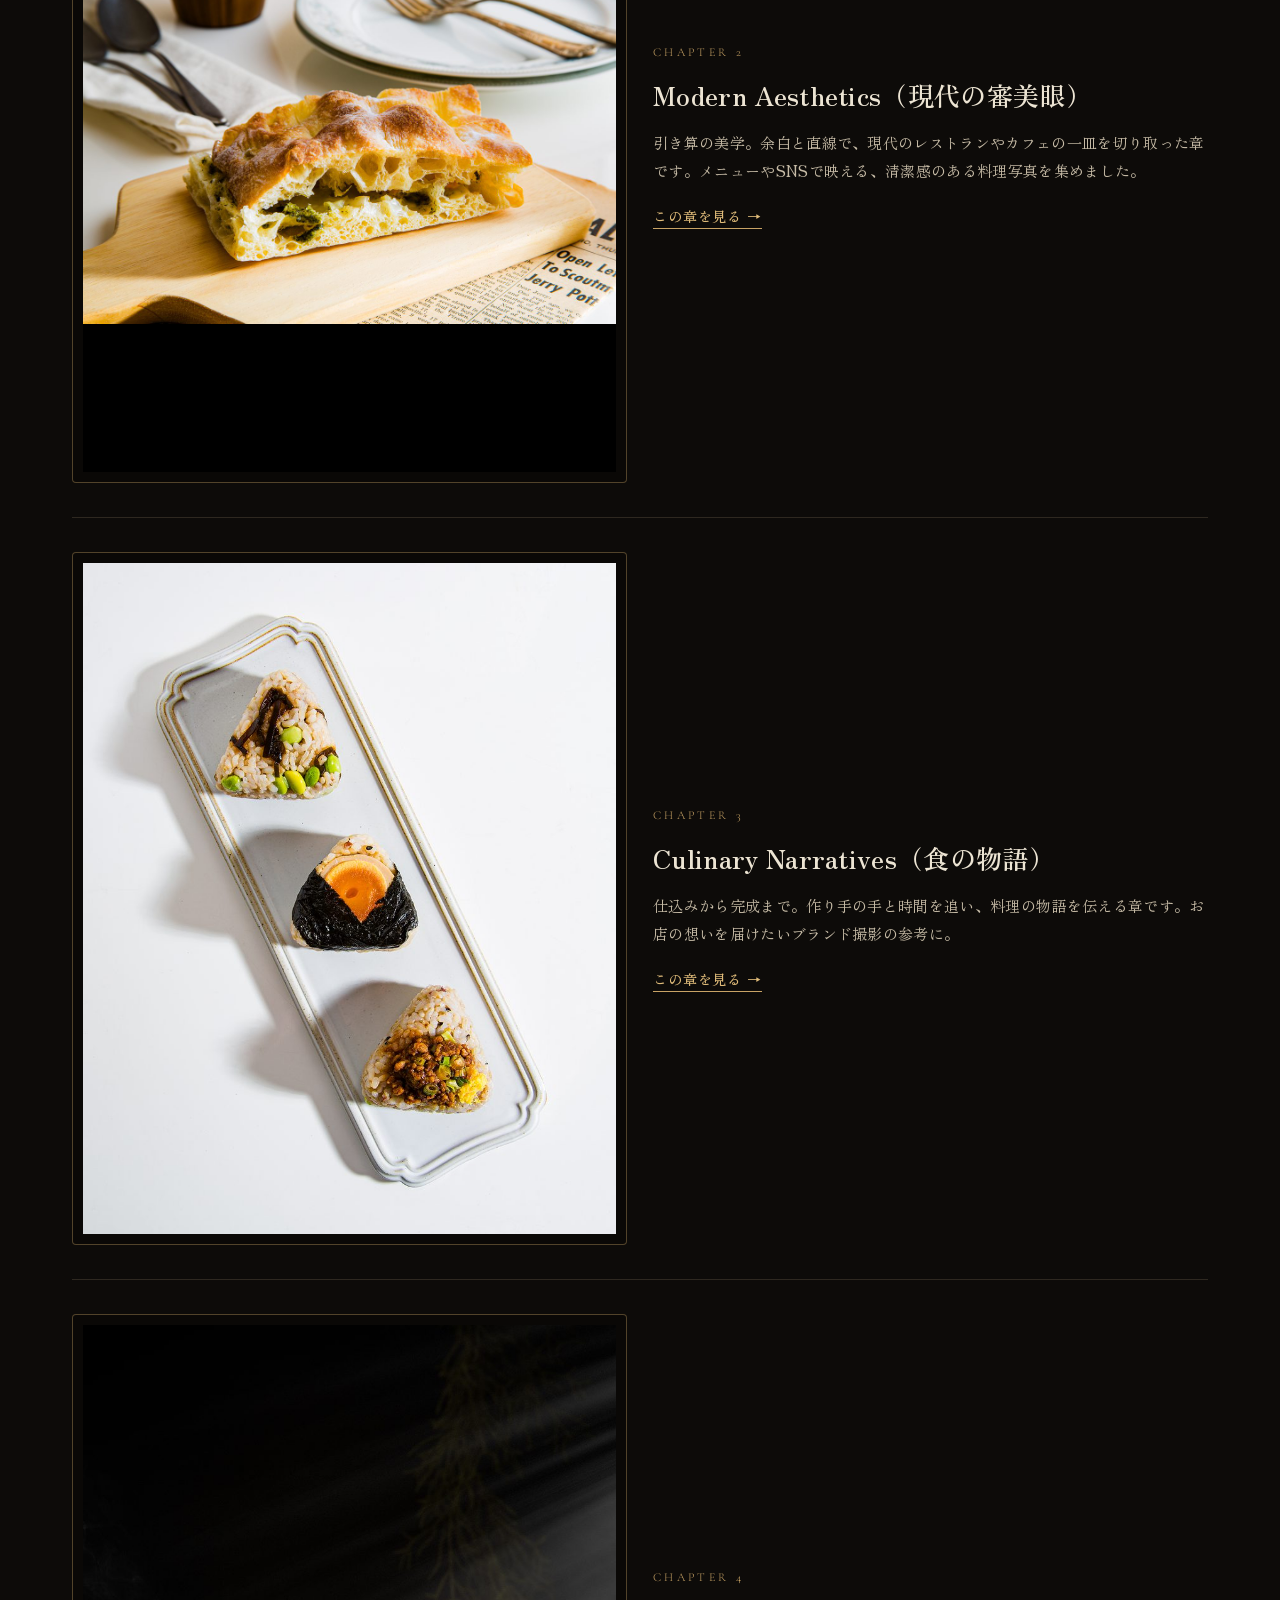
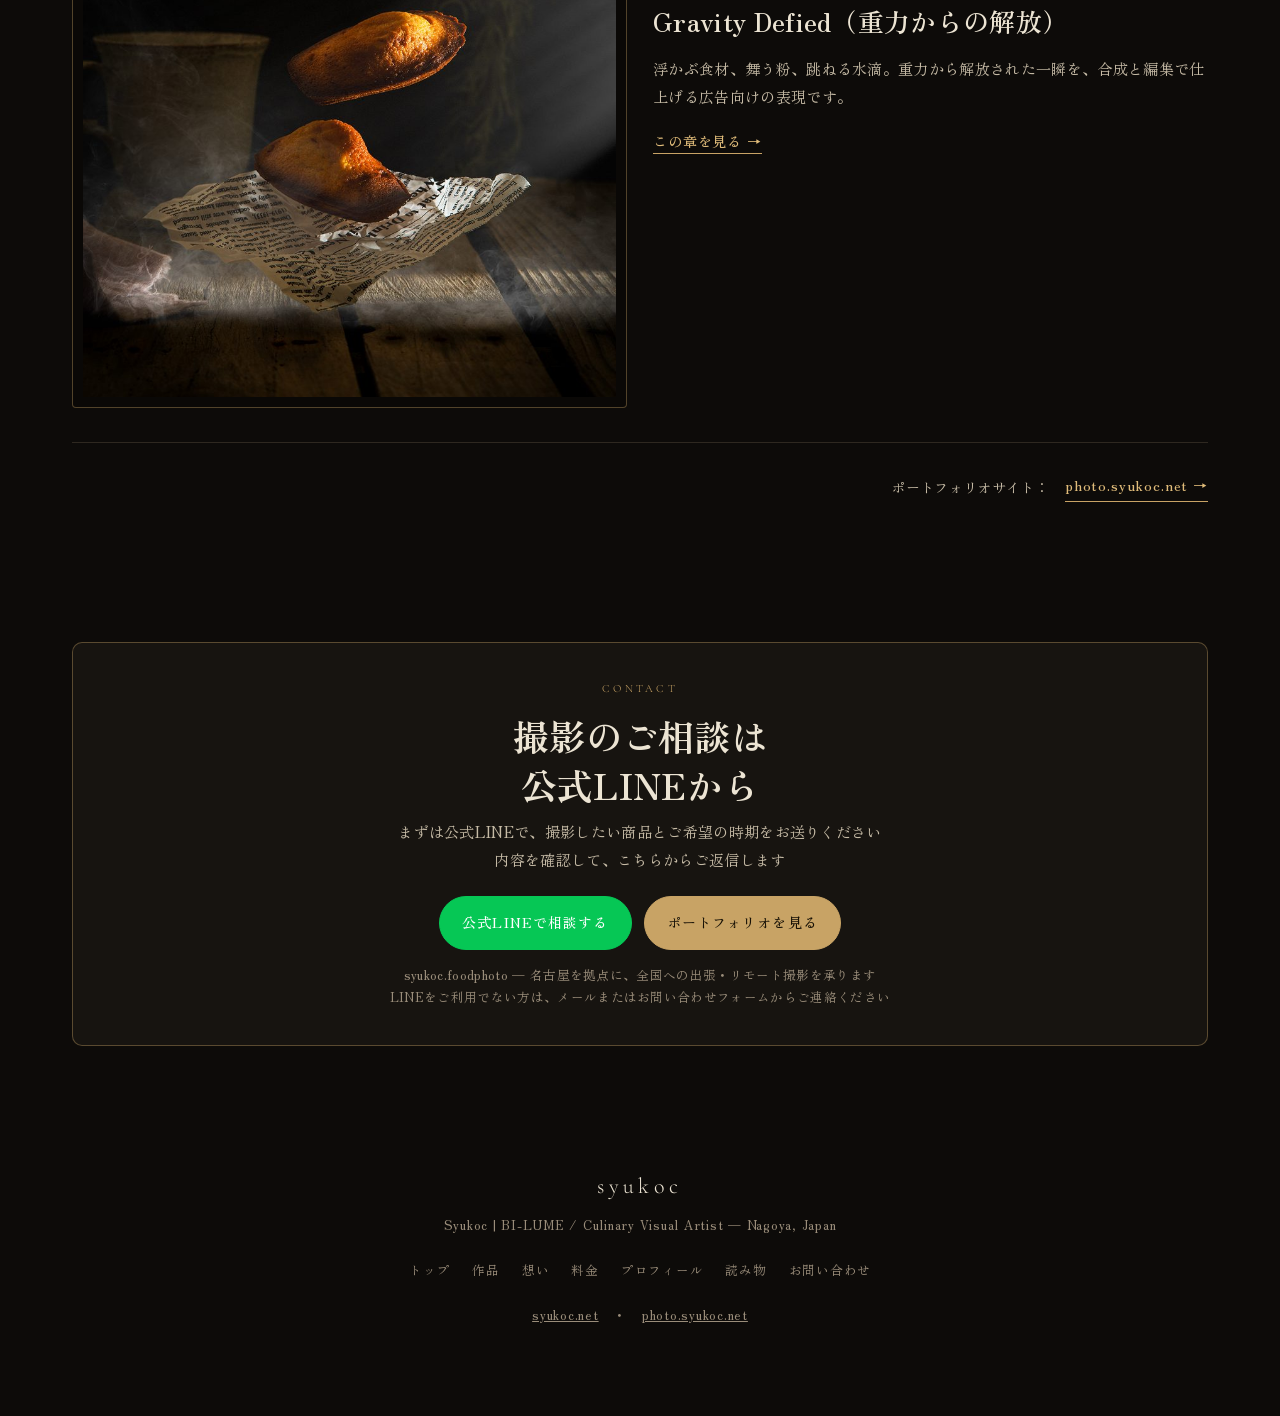
==== commit 0c3c7429: "相談ボタンを右下の固定ボタンに一本化し、お問い合わせページへ接続" ====
--- a/collections/index.html
+++ b/collections/index.html
@@ -17,7 +17,7 @@
   <a class="logo" href="../index.html">syukoc.<span class="food">food</span>photo<small>BI-LUME — FOOD PHOTOGRAPHY, NAGOYA</small></a>
   <nav class="nav" aria-label="メインメニュー">
     <a href="../collections/">作品</a><a href="../philosophy/">想い</a><a href="../services/">料金</a><a href="../who-is-syukoc/">プロフィール</a><a href="../読み物/">読み物</a>
-    <a class="cta" href="../contact/">ご相談</a>
+    
   </nav>
 </header>
 <section class="page-hero" aria-label="見出し">
@@ -102,6 +102,6 @@
   <div><a href="https://www.syukoc.net" style="padding:10px">syukoc.net</a> ・ <a href="https://photo.syukoc.net" target="_blank" rel="noopener" style="padding:10px">photo.syukoc.net</a></div>
 </footer>
 <script src="../assets/main.js"></script>
-<a class="consult-fixed" href="https://lin.ee/RTCfIxx" target="_blank" rel="noopener">撮影のご相談</a>
+<a class="consult-fixed" href="../contact/">撮影のご相談</a>
 </body>
 </html>
